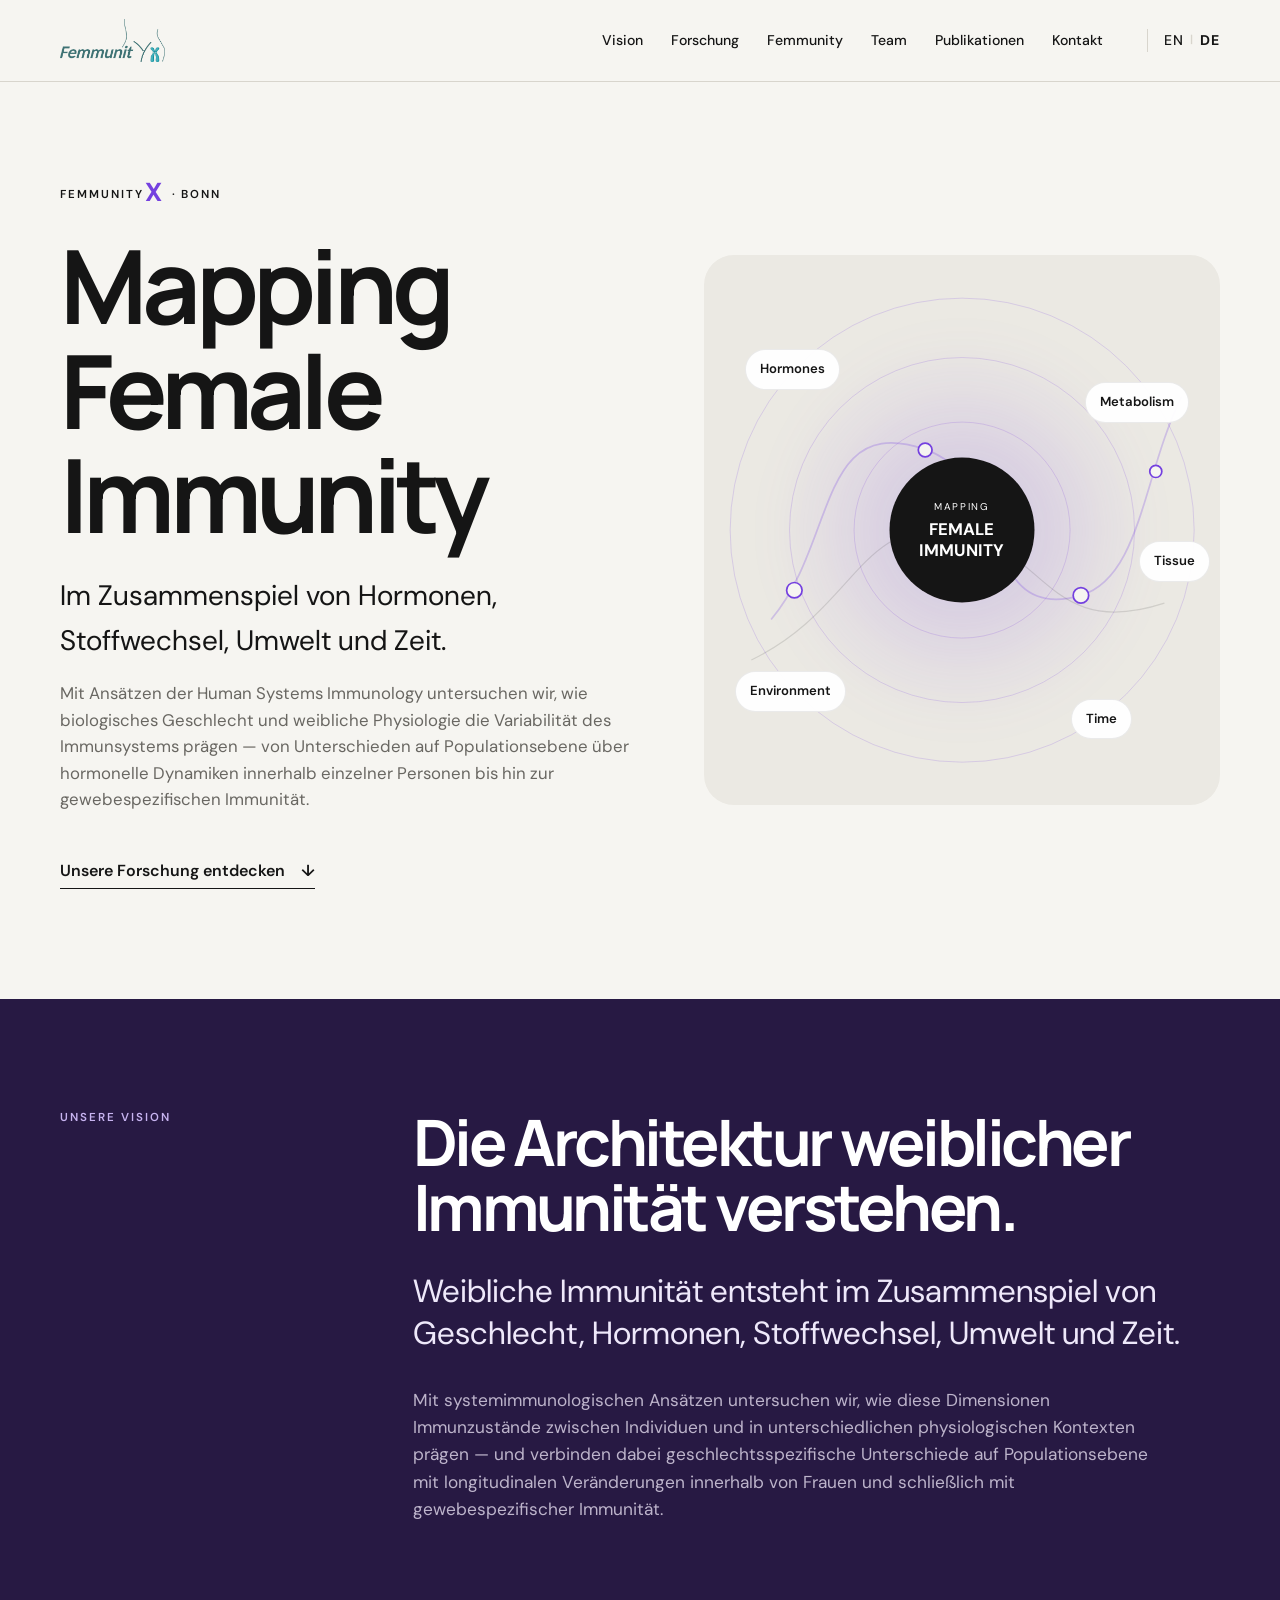
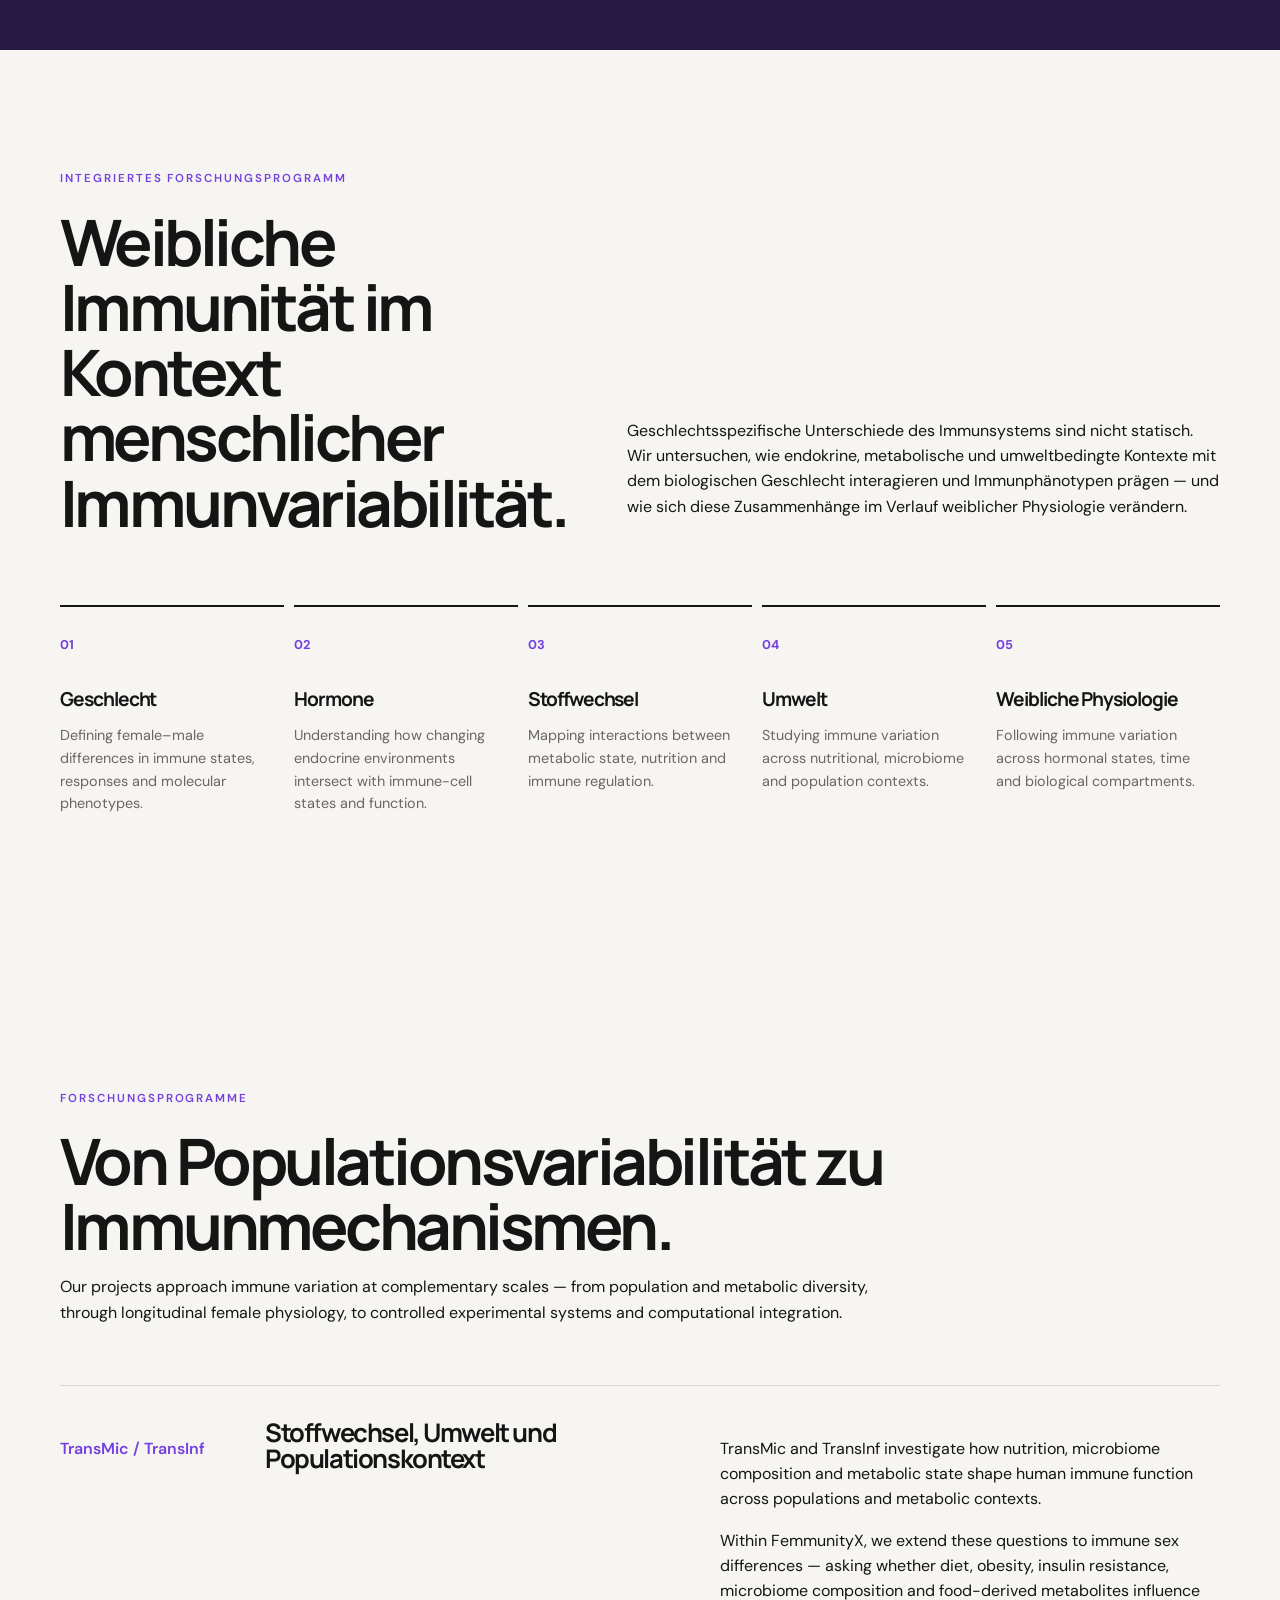
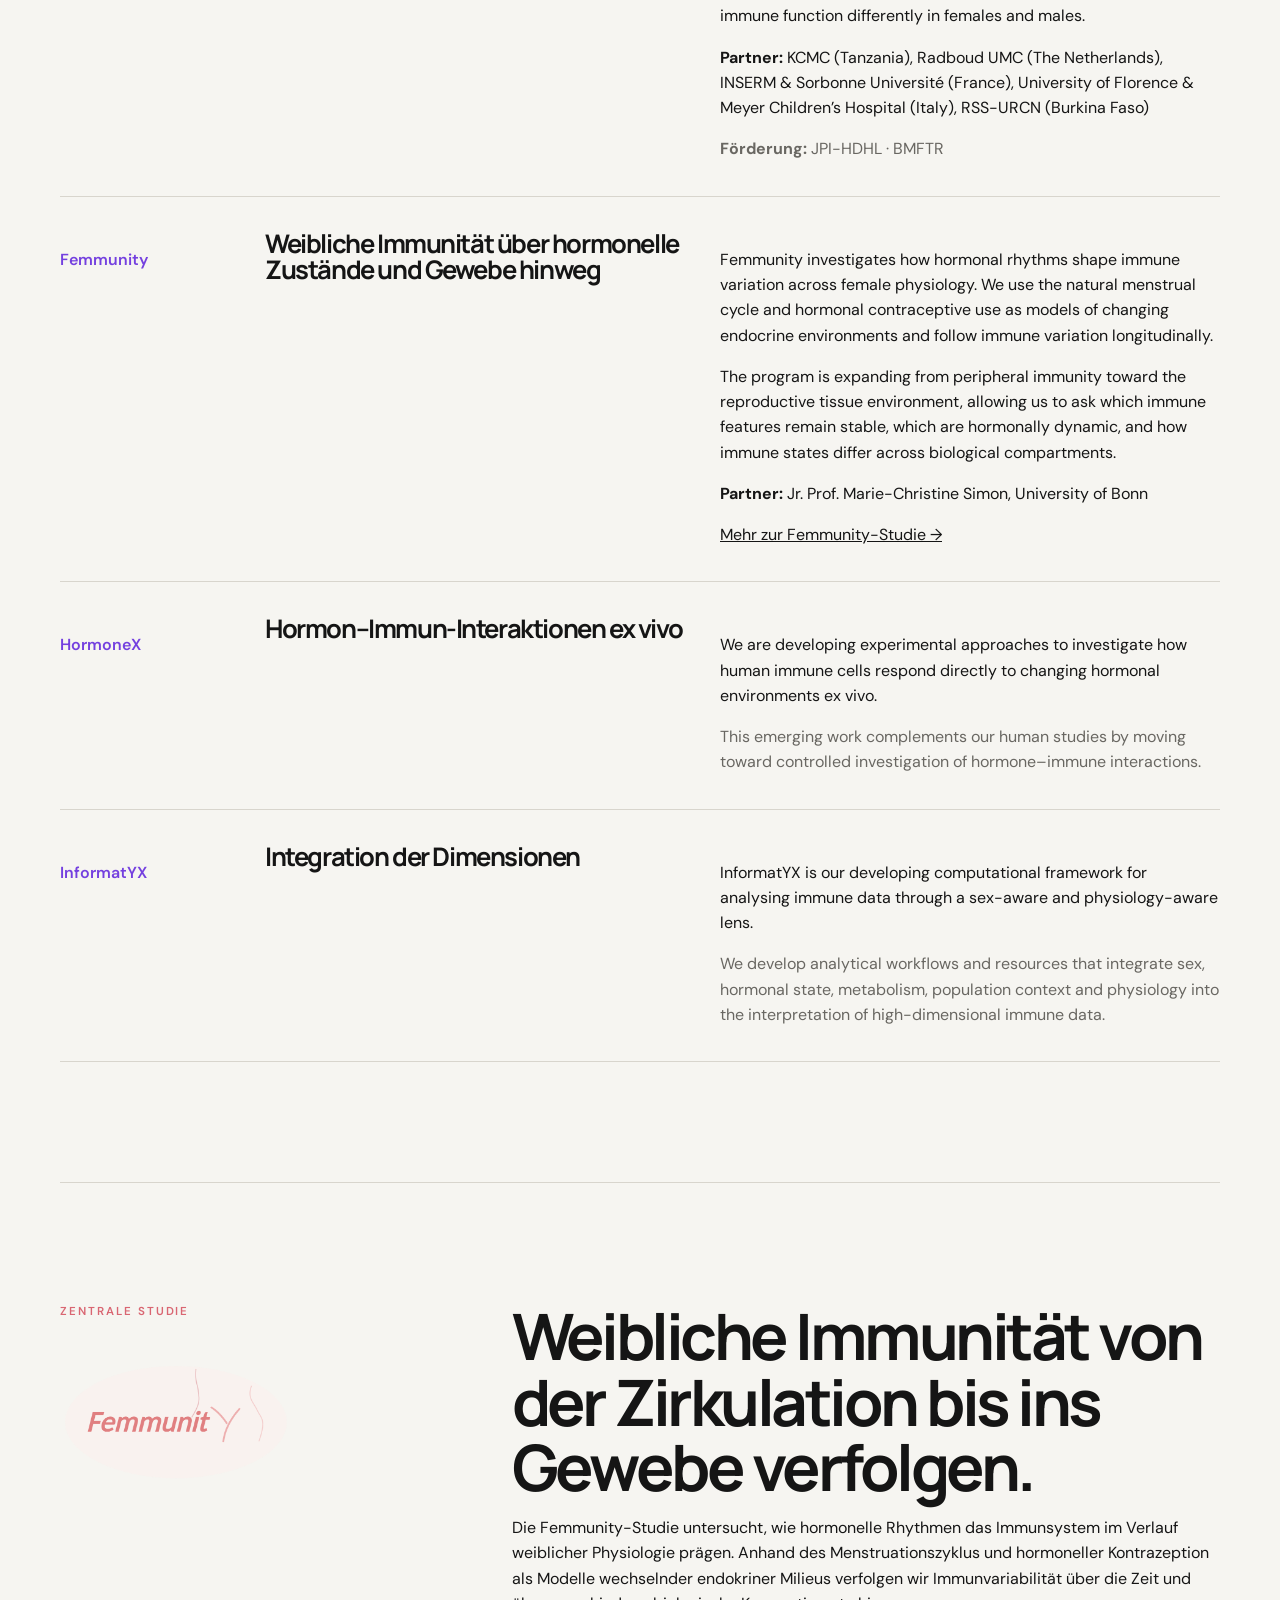
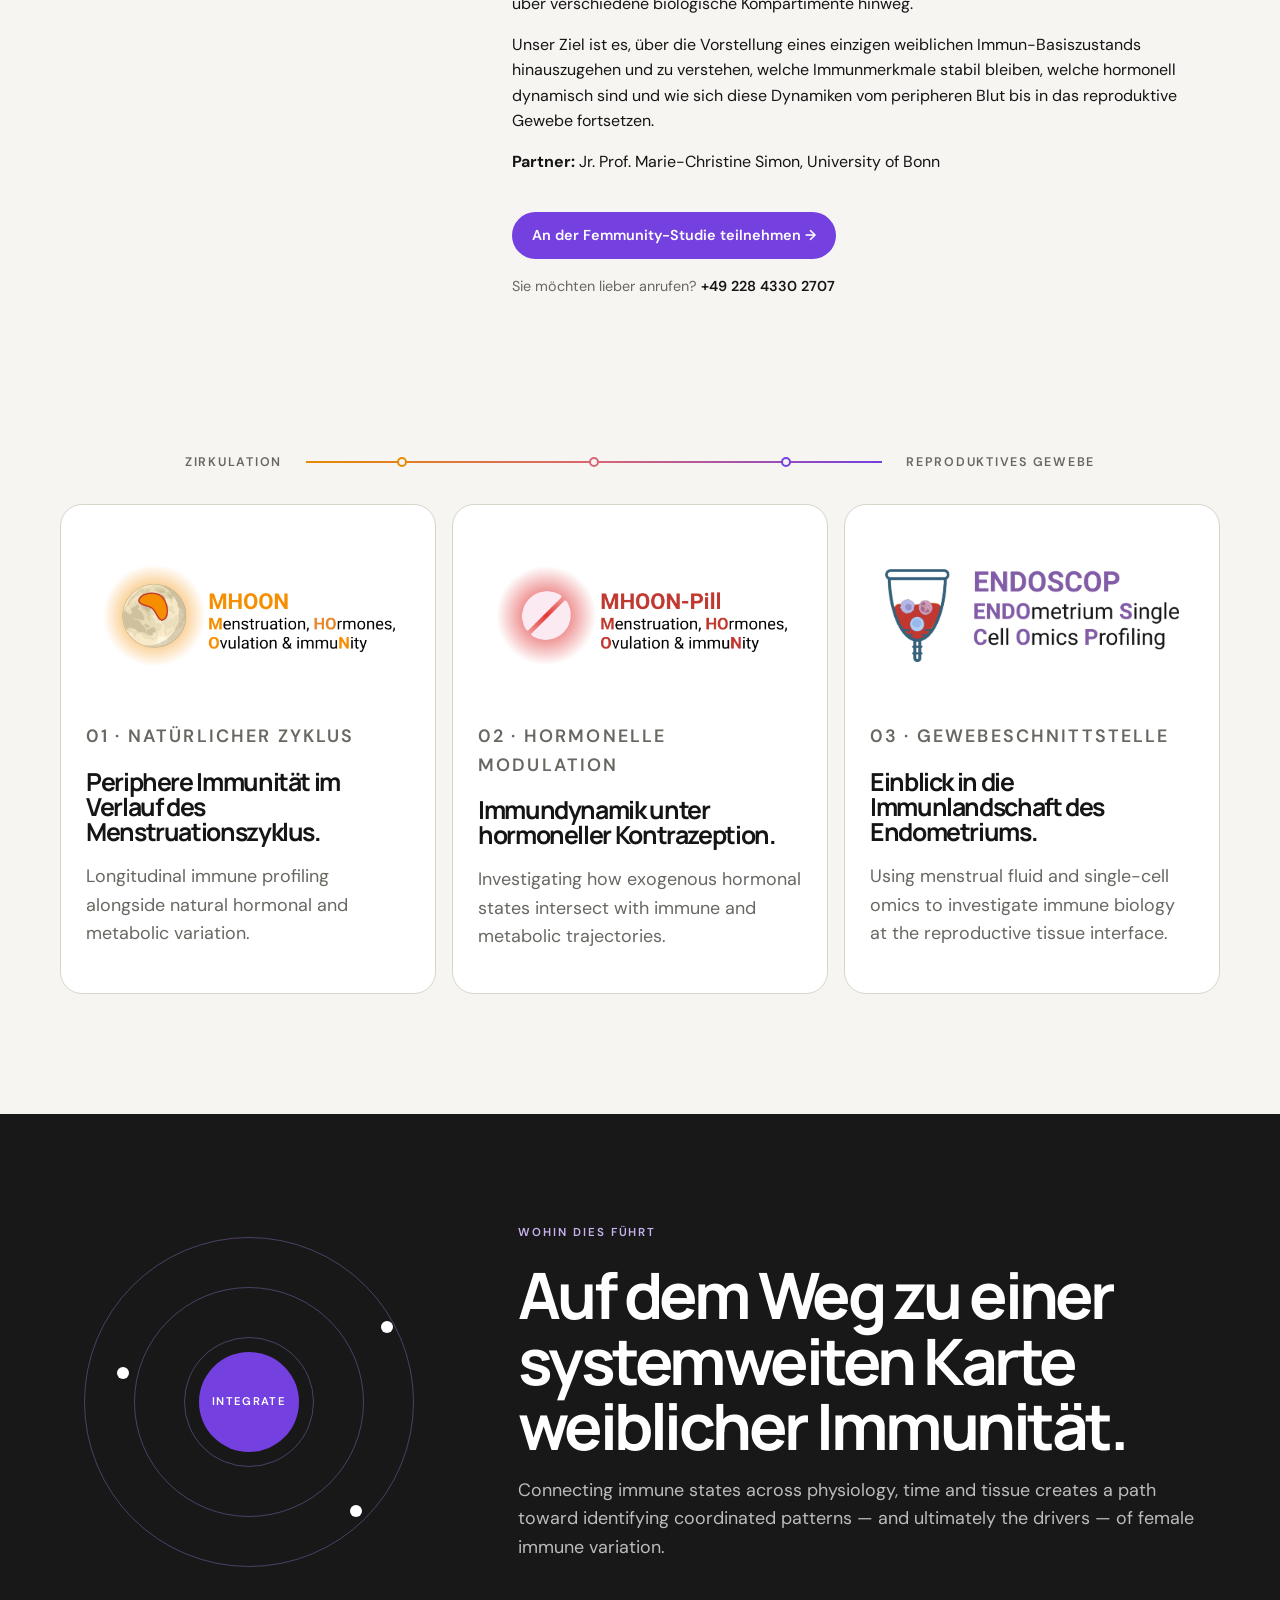
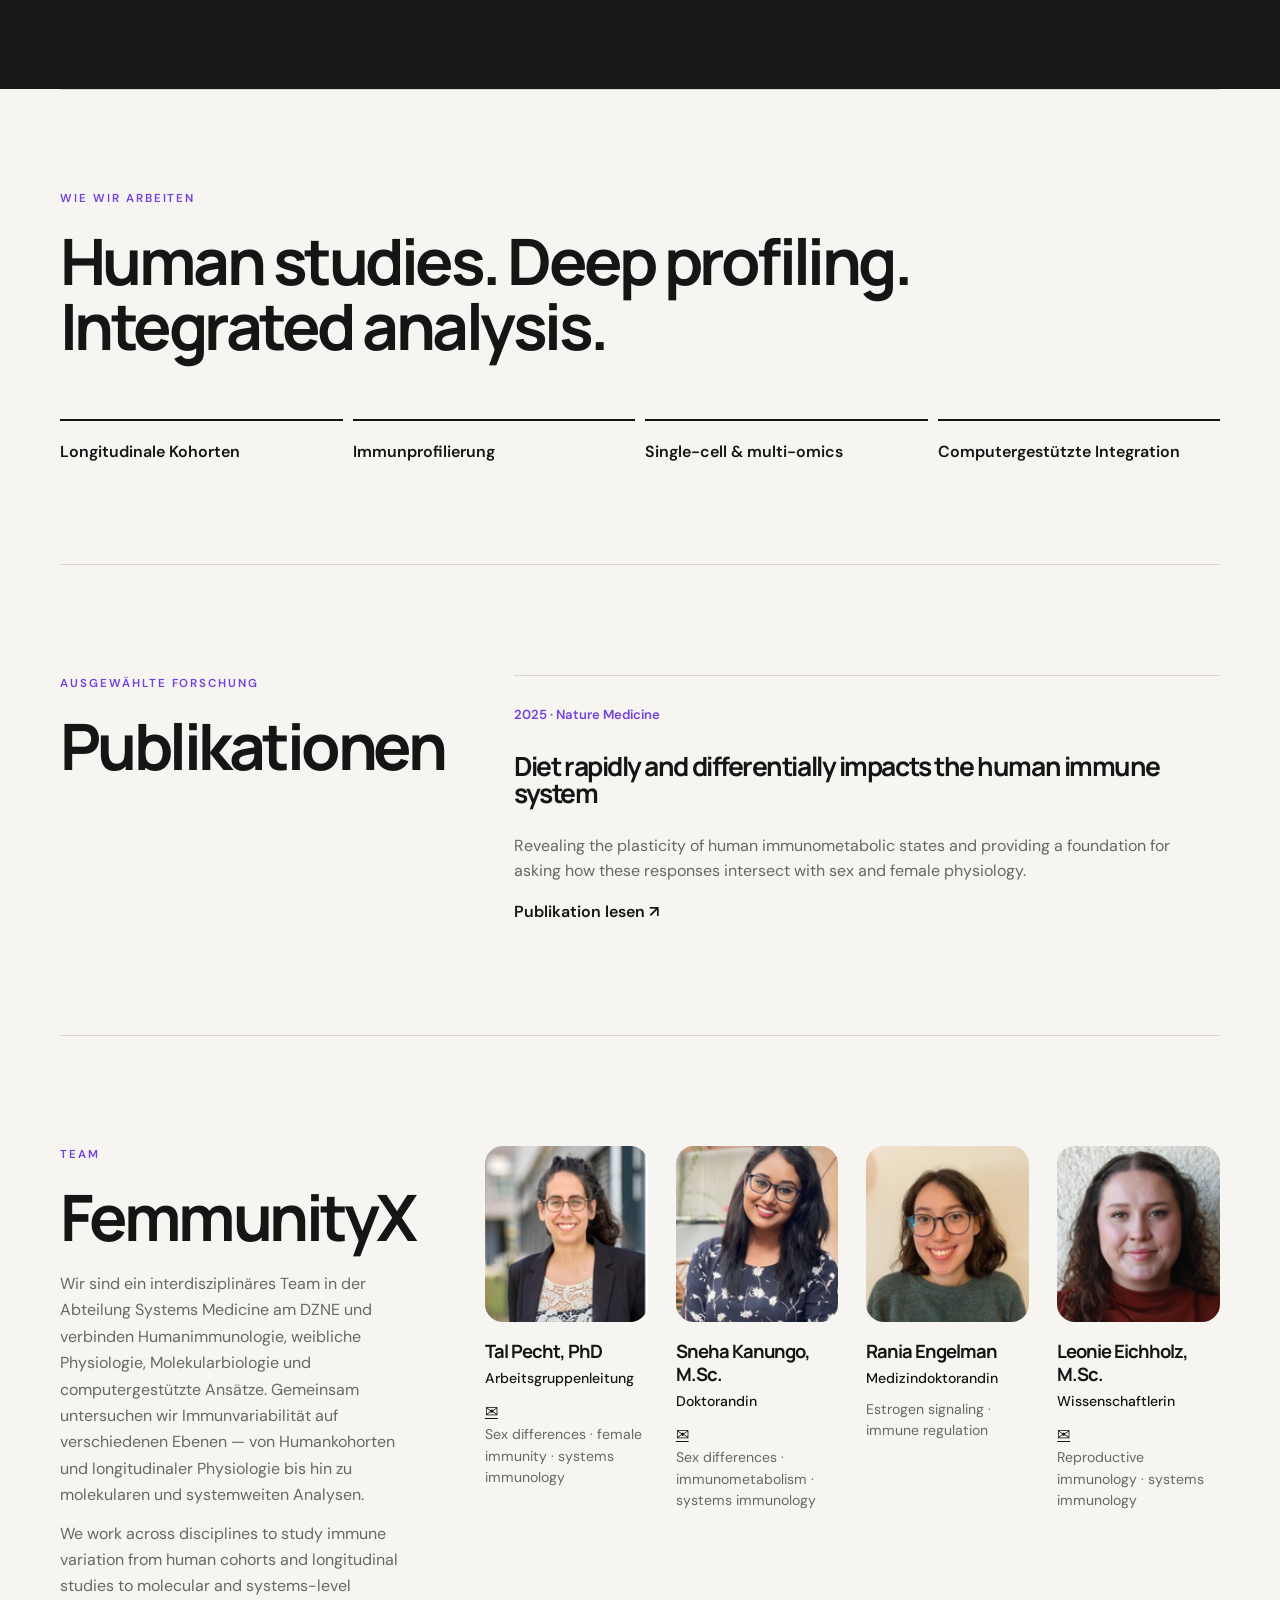
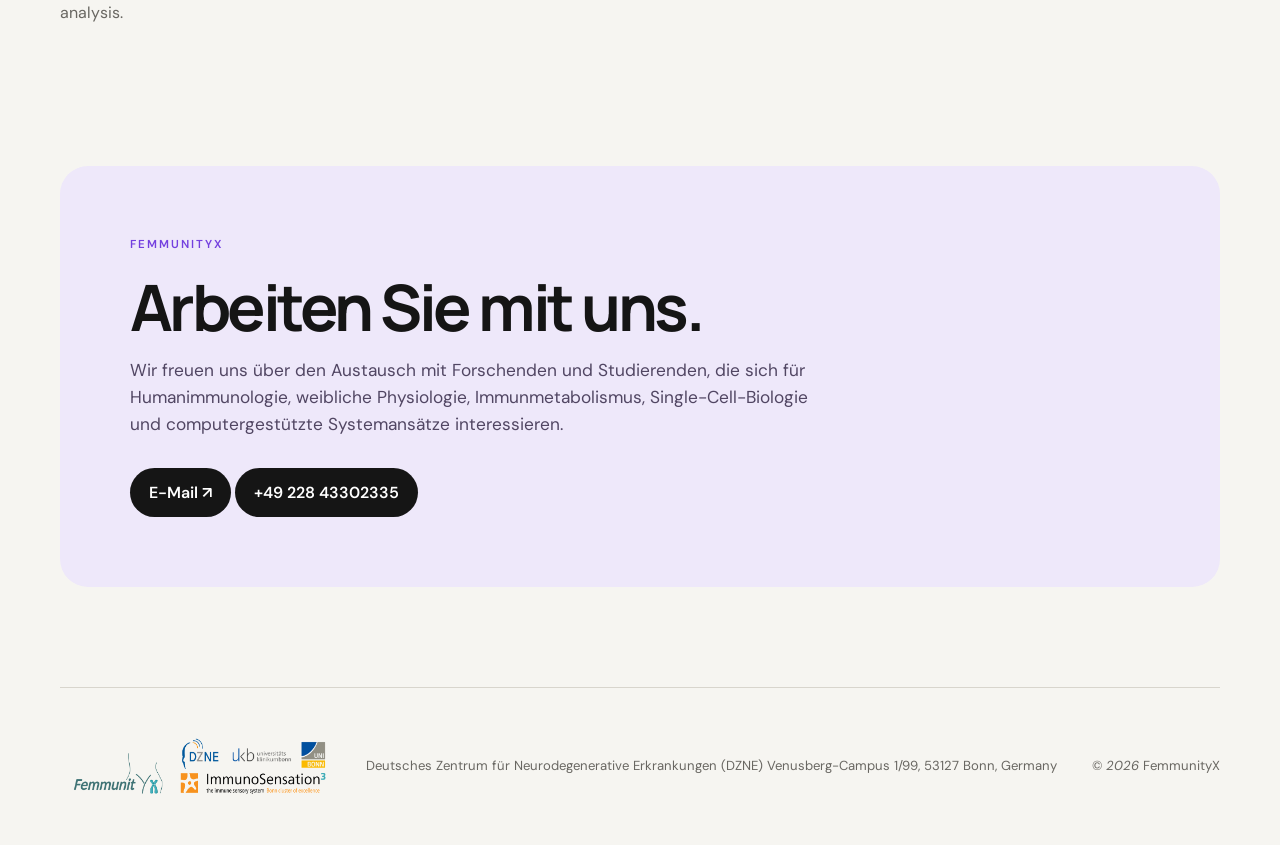
==== de.html @ 9fbd6e30 "Create de.html" ====
<!doctype html>
<html lang="de">

<head>
  <meta charset="utf-8">
  <meta name="viewport" content="width=device-width,initial-scale=1">

  <title>FemmunityX — Mapping Female Immunity</title>

  <meta
    name="description"
    content="FemmunityX studies female immunity and immune sex differences across hormonal states, metabolism, environment, time and reproductive tissues."
  >

  <link rel="stylesheet" href="assets/styles.css">
</head>


<body>


<!-- =========================================================
     HEADER
     ========================================================= -->

<header class="header">

  <a class="group-logo" href="#top">
    <img
      src="assets/femmunityx-logo.png"
      alt="FemmunityX"
    >
  </a>

  <button
    class="menu"
    aria-label="Toggle navigation"
    aria-expanded="false"
  >
    Menu
  </button>

  <nav>
    <a href="#vision">Vision</a>
    <a href="#research">Forschung</a>
    <a href="#femmunity">Femmunity</a>
    <a href="#people">Team</a>
    <a href="#publications">Publikationen</a>
    <a href="#contact">Kontakt</a>
    <div class="language-switch">
      <a href="index.html">EN</a><span>|</span><a href="de.html" class="active">DE</a>
    </div>
  </nav>

</header>


<main id="top">


<!-- =========================================================
     HERO
     ========================================================= -->

<section class="hero wrap">

  <div>

    <p class="overline femmunity-title">
      FEMMUNITY<span class="purple-x">X</span> · BONN
    </p>

    <h1>
      Mapping<br>
      Female Immunity
    </h1>

    <p class="subhead">
      Im Zusammenspiel von Hormonen, Stoffwechsel, Umwelt und Zeit.
    </p>

    <p class="intro">
      Mit Ansätzen der Human Systems Immunology untersuchen wir, wie
      biologisches Geschlecht und weibliche Physiologie die Variabilität
      des Immunsystems prägen — von Unterschieden auf Populationsebene
      über hormonelle Dynamiken innerhalb einzelner Personen bis hin
      zur gewebespezifischen Immunität.
    </p>

    <a class="cta" href="#vision">
      Unsere Forschung entdecken <span>↓</span>
    </a>

  </div>


  <div class="map" aria-label="Systems map of female immunity">

    <div class="ring r1"></div>
    <div class="ring r2"></div>
    <div class="ring r3"></div>

    <svg viewBox="0 0 600 600" aria-hidden="true">

      <path
        class="curve a"
        d="M78 404 C154 314 132 164 256 206 C359 240 318 411 438 376 C508 355 510 236 555 145"
      />

      <path
        class="curve b"
        d="M55 451 C173 394 180 291 282 300 C397 311 394 431 535 385"
      />

      <circle cx="105" cy="370" r="9"/>
      <circle cx="257" cy="207" r="8"/>
      <circle cx="438" cy="376" r="9"/>
      <circle cx="525" cy="232" r="7"/>

    </svg>

    <div class="core">
      <small>MAPPING</small>
      <strong>FEMALE IMMUNITY</strong>
    </div>

    <div class="node n1">Hormones</div>
    <div class="node n2">Metabolism</div>
    <div class="node n3">Environment</div>
    <div class="node n4">Time</div>
    <div class="node n5">Tissue</div>

  </div>

</section>



<!-- =========================================================
     VISION
     ========================================================= -->

<section id="vision" class="vision">

  <div class="wrap vision-grid">

    <p class="overline light">
      UNSERE VISION
    </p>

    <div>

      <h2>
        Die Architektur weiblicher Immunität verstehen.
      </h2>

      <p class="big">
        Weibliche Immunität entsteht im Zusammenspiel von Geschlecht,
        Hormonen, Stoffwechsel, Umwelt und Zeit.
      </p>

      <p class="small">
        Mit systemimmunologischen Ansätzen untersuchen wir, wie diese Dimensionen
        Immunzustände zwischen Individuen und in unterschiedlichen physiologischen
        Kontexten prägen — und verbinden dabei geschlechtsspezifische Unterschiede
        auf Populationsebene mit longitudinalen Veränderungen innerhalb von Frauen
        und schließlich mit gewebespezifischer Immunität.
      </p>

    </div>

  </div>

</section>



<!-- =========================================================
     INTEGRIERTES FORSCHUNGSPROGRAMM
     ========================================================= -->

<section id="research" class="framework wrap">

  <div class="framework-head">

    <div>

      <p class="overline">
        INTEGRIERTES FORSCHUNGSPROGRAMM
      </p>

      <h2>
        Weibliche Immunität im Kontext<br>
        menschlicher Immunvariabilität.
      </h2>

    </div>

    <p>
      Geschlechtsspezifische Unterschiede des Immunsystems sind nicht statisch.
      Wir untersuchen, wie endokrine, metabolische und umweltbedingte Kontexte
      mit dem biologischen Geschlecht interagieren und Immunphänotypen prägen —
      und wie sich diese Zusammenhänge im Verlauf weiblicher Physiologie verändern.
    </p>

  </div>


  <div class="dimensions">

    <article>

      <b>01</b>

      <h3>Geschlecht</h3>

      <p>
        Defining female–male differences in immune states,
        responses and molecular phenotypes.
      </p>

    </article>


    <article>

      <b>02</b>

      <h3>Hormone</h3>

      <p>
        Understanding how changing endocrine environments
        intersect with immune-cell states and function.
      </p>

    </article>


    <article>

      <b>03</b>

      <h3>Stoffwechsel</h3>

      <p>
        Mapping interactions between metabolic state,
        nutrition and immune regulation.
      </p>

    </article>


    <article>

      <b>04</b>

      <h3>Umwelt</h3>

      <p>
        Studying immune variation across nutritional,
        microbiome and population contexts.
      </p>

    </article>


    <article class="femmunity-dimension">

      <b>05</b>

      <h3>Weibliche Physiologie</h3>

      <p>
        Following immune variation across hormonal states,
        time and biological compartments.
      </p>

    </article>

  </div>

</section>



<!-- =========================================================
     FORSCHUNGSPROGRAMME
     ========================================================= -->

<section class="research wrap">

  <div class="research-head">

    <p class="overline">
      FORSCHUNGSPROGRAMME
    </p>

    <h2>
      Von Populationsvariabilität zu Immunmechanismen.
    </h2>

    <p>
      Our projects approach immune variation at complementary scales —
      from population and metabolic diversity, through longitudinal
      female physiology, to controlled experimental systems and
      computational integration.
    </p>

  </div>


  <div class="research-items">


    <!-- =====================================================
         TRANSMIC / TRANSINF
         ===================================================== -->

    <article>

      <p class="label">
        TransMic / TransInf
      </p>

      <h3>
        Stoffwechsel, Umwelt und Populationskontext
      </h3>

      <div>

        <p>
          TransMic and TransInf investigate how nutrition, microbiome
          composition and metabolic state shape human immune function
          across populations and metabolic contexts.
        </p>

        <p>
          Within FemmunityX, we extend these questions to immune sex
          differences — asking whether diet, obesity, insulin resistance,
          microbiome composition and food-derived metabolites influence
          immune function differently in females and males.
        </p>

        <p>
          <strong>Partner:</strong>
          KCMC (Tanzania), Radboud UMC (The Netherlands),
          INSERM & Sorbonne Université (France),
          University of Florence & Meyer Children’s Hospital (Italy),
          RSS-URCN (Burkina Faso)
        </p>

        <p>
          <strong>Förderung:</strong>
          JPI-HDHL · BMFTR
        </p>

      </div>

    </article>



    <!-- =====================================================
         FEMMUNITY
         ===================================================== -->

    <article>

      <p class="label">
        Femmunity
      </p>

      <h3>
        Weibliche Immunität über hormonelle Zustände und Gewebe hinweg
      </h3>

      <div>

        <p>
          Femmunity investigates how hormonal rhythms shape immune
          variation across female physiology. We use the natural
          menstrual cycle and hormonal contraceptive use as models
          of changing endocrine environments and follow immune
          variation longitudinally.
        </p>

        <p>
          The program is expanding from peripheral immunity toward
          the reproductive tissue environment, allowing us to ask
          which immune features remain stable, which are hormonally
          dynamic, and how immune states differ across biological
          compartments.
        </p>

        <p>
          <strong>Partner:</strong>
          Jr. Prof. Marie-Christine Simon, University of Bonn
        </p>

        <a href="#femmunity">
          Mehr zur Femmunity-Studie →
        </a>

      </div>

    </article>



    <!-- =====================================================
         HORMONE–IMMUNE EX VIVO
         ===================================================== -->

    <article>

      <p class="label">
        HormoneX
      </p>

      <h3>
        Hormon–Immun-Interaktionen 
        ex vivo
      </h3>

      <div>

        <p>
          We are developing experimental approaches to investigate
          how human immune cells respond directly to changing hormonal
          environments ex vivo.
        </p>

        <p>
          This emerging work complements our human studies by moving
          toward controlled investigation of hormone–immune interactions.
        </p>

      </div>

    </article>



    <!-- =====================================================
         INFORMATYX
         ===================================================== -->

    <article>

      <p class="label">
        InformatYX
      </p>

      <h3>
        Integration der Dimensionen
      </h3>

      <div>

        <p>
          InformatYX is our developing computational framework for
          analysing immune data through a sex-aware and
          physiology-aware lens.
        </p>

        <p>
          We develop analytical workflows and resources that integrate
          sex, hormonal state, metabolism, population context and
          physiology into the interpretation of high-dimensional
          immune data.
        </p>

      </div>

    </article>


  </div>

</section>



<!-- =========================================================
     FEMMUNITY STUDY — DEDICATED SECTION
     ========================================================= -->

<section id="femmunity" class="study wrap">

  <div class="study-head">


    <div>

      <p class="overline pink">
        ZENTRALE STUDIE
      </p>

      <img
        class="fem-logo"
        src="assets/Femmunitystudy-logo.png"
        alt="Femmunity"
      >

    </div>


    <div>

      <h2>
        Weibliche Immunität von der Zirkulation bis ins Gewebe verfolgen.
      </h2>

      <p>
        Die Femmunity-Studie untersucht, wie hormonelle Rhythmen das Immunsystem
        im Verlauf weiblicher Physiologie prägen. Anhand des Menstruationszyklus
        und hormoneller Kontrazeption als Modelle wechselnder endokriner Milieus
        verfolgen wir Immunvariabilität über die Zeit und über verschiedene
        biologische Kompartimente hinweg.
      </p>

      <p>
        Unser Ziel ist es, über die Vorstellung eines einzigen weiblichen
        Immun-Basiszustands hinauszugehen und zu verstehen, welche Immunmerkmale
        stabil bleiben, welche hormonell dynamisch sind und wie sich diese Dynamiken
        vom peripheren Blut bis in das reproduktive Gewebe fortsetzen.
      </p>

      <p>
        <strong>Partner:</strong>
        Jr. Prof. Marie-Christine Simon, University of Bonn
      </p>


      <a
  href="mailto:femmunity@dzne.de?subject=Ich%20möchte%20an%20der%20Femmunity-Studie%20teilnehmen&body=Liebes%20Femmunity-Team%2C%0D%0A%0D%0Aich%20interessiere%20mich%20für%20die%20Teilnahme%20an%20der%20Femmunity-Studie%20und%20würde%20gerne%20weitere%20Informationen%20erhalten.%0D%0A%0D%0AViele%20Grüße"
  class="femmunity-join"
>
  An der Femmunity-Studie teilnehmen →
</a>

<p class="femmunity-phone">
  Sie möchten lieber anrufen?
  <a href="tel:+4922843302707">
    +49 228 4330 2707
  </a>
</p>

  </div>



  <!-- CIRCULATION TO TISSUE -->

  <div class="femmunity-projects">
      
  <div class="progress">

    <span>ZIRKULATION</span>

    <div>
      <i></i>
      <i></i>
      <i></i>
    </div>

    <span>REPRODUKTIVES GEWEBE</span>

  </div>



  <!-- FEMMUNITY SUBPROJECTS -->

  <div class="project-row">


    <!-- MHOON -->

    <article class="project orange">

      <div class="logo-box">

        <img
          src="assets/mhoon.png"
          alt="MHOON"
        >

      </div>

      <p class="step">
        01 · NATÜRLICHER ZYKLUS
      </p>

      <h3>
        Periphere Immunität im Verlauf des Menstruationszyklus.
      </h3>

      <p>
        Longitudinal immune profiling alongside natural hormonal
        and metabolic variation.
      </p>

    </article>



    <!-- MHOON PILL -->

    <article class="project red">

      <div class="logo-box">

        <img
          src="assets/mhoon-pill.png"
          alt="MHOON-Pill"
        >

      </div>

      <p class="step">
        02 · HORMONELLE MODULATION
      </p>

      <h3>
        Immundynamik unter hormoneller Kontrazeption.
      </h3>

      <p>
        Investigating how exogenous hormonal states intersect
        with immune and metabolic trajectories.
      </p>

    </article>



    <!-- ENDOSCOP -->

    <article class="project purple">

      <div class="logo-box">

        <img
          src="assets/endoscop.png"
          alt="ENDOSCOP"
        >

      </div>

      <p class="step">
        03 · GEWEBESCHNITTSTELLE
      </p>

      <h3>
        Einblick in die Immunlandschaft des Endometriums.
      </h3>

      <p>
        Using menstrual fluid and single-cell omics to investigate
        immune biology at the reproductive tissue interface.
      </p>

    </article>


  </div>

  </div> <!-- closes femmunity-projects -->

</section>



<!-- =========================================================
     WOHIN DIES FÜHRT
     ========================================================= -->

<section class="bridge">

  <div class="wrap bridge-grid">


    <div class="bridge-map">

      <div class="br br1"></div>
      <div class="br br2"></div>
      <div class="br br3"></div>

      <div class="bc">
        INTEGRATE
      </div>

      <span class="bd d1"></span>
      <span class="bd d2"></span>
      <span class="bd d3"></span>

    </div>


    <div>

      <p class="overline light">
        WOHIN DIES FÜHRT
      </p>

      <h2>
        Auf dem Weg zu einer systemweiten Karte weiblicher Immunität.
      </h2>

      <p>
        Connecting immune states across physiology, time and tissue
        creates a path toward identifying coordinated patterns —
        and ultimately the drivers — of female immune variation.
      </p>

    </div>

  </div>

</section>



<!-- =========================================================
     METHODS
     ========================================================= -->

<section class="methods wrap">

  <p class="overline">
    WIE WIR ARBEITEN
  </p>

  <h2>
    Human studies. 
    Deep profiling. 
    Integrated analysis.
  </h2>

  <div class="method-line">

    <span>Longitudinale Kohorten</span>

    <span>Immunprofilierung</span>

    <span>Single-cell & multi-omics</span>

    <span>Computergestützte Integration</span>

  </div>

</section>



<!-- =========================================================
     PUBLICATIONS
     ========================================================= -->

<section id="publications" class="pubs wrap">

  <div>

    <p class="overline">
      AUSGEWÄHLTE FORSCHUNG
    </p>

    <h2>
      Publikationen
    </h2>

  </div>


  <article>

    <span>
      2025 · Nature Medicine
    </span>

    <h3>
      Diet rapidly and differentially impacts the human immune system
    </h3>

    <p>
      Revealing the plasticity of human immunometabolic states and
      providing a foundation for asking how these responses intersect
      with sex and female physiology.
    </p>

    <a
      href="https://www.nature.com/articles/s41591-025-03602-0"
      target="_blank"
      rel="noopener"
    >
      Publikation lesen ↗
    </a>

  </article>

</section>



<!-- =========================================================
     TEAM
     ========================================================= -->

<section id="people" class="people wrap">

  <div>

    <p class="overline">
      TEAM
    </p>

    <h2>
      FemmunityX
    </h2>

    <p class="people-intro">
  Wir sind ein interdisziplinäres Team in der Abteilung Systems Medicine
  am DZNE und verbinden Humanimmunologie, weibliche Physiologie, Molekularbiologie
  und computergestützte Ansätze. Gemeinsam untersuchen wir Immunvariabilität auf
  verschiedenen Ebenen — von Humankohorten und longitudinaler Physiologie bis hin
  zu molekularen und systemweiten Analysen.
</p>

    <p class="people-intro">
      We work across disciplines to study immune variation from
      human cohorts and longitudinal studies to molecular and
      systems-level analysis.
    </p>

  </div>


  <div class="people-grid">

    <!-- TAL -->

    <article>

      <img
        class="portrait tal-photo"
        src="assets/3.png"
        alt="Tal Pecht"
      >

      <h3>
        Tal Pecht, PhD
      </h3>

      <span>
        Arbeitsgruppenleitung
      </span>

      <a class="talp-email" href="mailto:tal.pacht@dzne.de">
      ✉
      </a>

      <p>
        Sex differences · female immunity · systems immunology
      </p>

    </article>


    <!-- SNEHA -->

    <article>

      <img
        class="portrait sneha-photo"
        src="assets/2.png"
        alt="Sneha Kanungo"
      >

      <h3>
        Sneha Kanungo, M.Sc.
      </h3>

      <span>
        Doktorandin
      </span>

      <a class="talp-email" href="mailto:sneha.kanungo@dzne.de">
      ✉
      </a>

      <p>
        Sex differences · immunometabolism · systems immunology
      </p>

    </article>


    <!-- RANIA -->

    <article>

      <img
        class="portrait rania-photo"
        src="assets/1.png"
        alt="Rania Engelman"
      >

      <h3>
        Rania Engelman
      </h3>

      <span>
        Medizindoktorandin
      </span>

      <p>
        Estrogen signaling · immune regulation
      </p>

    </article>


    <!-- LEONIE -->

    <article>

      <img
        class="portrait leonie-photo"
        src="assets/4.png"
        alt="Leonie Eichholz"
      >

      <h3>
        Leonie Eichholz, M.Sc.
      </h3>

      <span>
        Wissenschaftlerin
      </span>

      <a class="talp-email" href="mailto:leonie.eichholz@dzne.de">
      ✉
      </a>

      <p>
        Reproductive immunology · systems immunology
      </p>

    </article>

  </div>

</section>



<!-- =========================================================
     CONTACT
     ========================================================= -->

<section id="contact" class="join wrap">

  <p class="overline">
    FEMMUNITYX
  </p>

  <h2>
    Arbeiten Sie mit uns.
  </h2>

  <p>
    Wir freuen uns über den Austausch mit Forschenden und Studierenden,
    die sich für Humanimmunologie, weibliche Physiologie, Immunmetabolismus,
    Single-Cell-Biologie und computergestützte Systemansätze interessieren.
  </p>

 <div class="contact-links">

  <a href="mailto:tal.pacht@dzne.de">
    E-Mail ↗
  </a>

  <a href="tel:+4922843302335">
    +49 228 43302335
  </a>

</div>

</section>


</main>



<!-- =========================================================
     FOOTER
     ========================================================= -->

<footer class="footer wrap">

  <img
    class="footer-logo-line"
    src="assets/logoline.png"
    alt="FemmunityX and partner institutions"
  >

  <span>
    Deutsches Zentrum für Neurodegenerative Erkrankungen (DZNE)
    Venusberg-Campus 1/99, 53127 Bonn, Germany
  </span>

  <span>
    © <i id="year"></i> FemmunityX
  </span>

</footer>


<script src="assets/script.js"></script>

</body>
</html>
---- assets/styles.css ----
@import url('https://fonts.googleapis.com/css2?family=DM+Sans:wght@400;500;600&family=Manrope:wght@500;600;700&display=swap');


/* =========================================================
   VARIABLES + GENERAL
   ========================================================= */

:root {
    --bg: #f6f5f1;
    --ink: #151515;
    --muted: #696762;
    --line: #d8d5cd;
    --violet: #7440df;
    --deep: #271943;
    --soft: #eee8fa;
    --paper: #fff;
    --pink: #d96672;
    --max: 1160px;
}

* {
    box-sizing: border-box;
}

html {
    scroll-behavior: smooth;
}

body {
    margin: 0;
    background: var(--bg);
    color: var(--ink);
    font-family: "DM Sans", sans-serif;
    line-height: 1.58;
}

img {
    max-width: 100%;
    height: auto;
}

a {
    color: inherit;
}

.wrap {
    width: min(calc(100% - 40px), var(--max));
    margin: auto;
}

/* =========================================================
   HEADER + NAVIGATION
   ========================================================= */

.header {
    width: 100%;
    height: 82px;

    display: flex;
    align-items: center;
    justify-content: space-between;

    padding: 0 max(20px, calc((100% - var(--max)) / 2));

    position: sticky;
    top: 0;
    z-index: 1000;

    background: rgba(246, 245, 241, 0.96);

    backdrop-filter: blur(12px);
    -webkit-backdrop-filter: blur(12px);

    border-bottom: 1px solid var(--line);
}


/* FemmunityX logo */

.group-logo {
    display: flex;
    align-items: center;

    flex: 0 0 auto;

    text-decoration: none;
}

.group-logo img {
    display: block;

    width: auto;
    height: 44px;

    max-width: 170px;

    object-fit: contain;
}


/* Navigation */

.header nav {
    display: flex;
    align-items: center;
    gap: 28px;

    margin-left: auto;
}

.header nav a {
    text-decoration: none;

    font-size: 0.88rem;
    font-weight: 500;

    color: var(--ink);

    transition: color 0.2s ease;
}

.header nav a:hover {
    color: var(--violet);
}


/* Mobile menu button */

.menu {
    display: none;

    border: 0;
    background: transparent;

    color: var(--ink);

    font-family: "DM Sans", sans-serif;
    font-size: 0.88rem;
    font-weight: 600;

    cursor: pointer;
}

/* =========================================================
   LANGUAGE SWITCH
   ========================================================= */

.language-switch {
    display: flex;
    align-items: center;
    gap: 6px;

    margin-left: 16px;
    padding-left: 16px;

    border-left: 1px solid var(--line);

    font-size: 0.72rem;
    font-weight: 600;
    letter-spacing: 0.08em;
}

.language-switch a {
    color: var(--muted);
    text-decoration: none;
}

.language-switch a:hover {
    color: var(--violet);
}

.language-switch a.active {
    color: var(--ink);
    font-weight: 700;
}

.language-switch span {
    color: var(--line);
}



/* =========================================================
   TYPOGRAPHY
   ========================================================= */

.overline {
    margin: 0 0 20px;
    font-size: 0.72rem;
    letter-spacing: 0.17em;
    font-weight: 600;
    color: var(--violet);
}

.light {
    color: #c7b3f0;
}

.pink {
    color: var(--pink);
}

h1,
h2,
h3 {
    font-family: "Manrope", sans-serif;
    letter-spacing: -0.055em;
    line-height: 1.02;
}


/* FEMMUNITYX · BONN */

.femmunity-title {
    color: #151515;
}

.femmunity-title .purple-x {
    color: #7440df;
    font-size: 26px;
    font-weight: 700;
    display: inline-block;
    margin-left: 1px;
    margin-right: 3px;
    vertical-align: -3px;
}


/* =========================================================
   HERO
   ========================================================= */

.hero {
    min-height: 80vh;
    padding: 90px 0 110px;

    display: grid;
    grid-template-columns: 1fr 0.9fr;
    gap: 70px;

    align-items: center;
}

.hero h1 {
    font-size: clamp(4rem, 8vw, 7.5rem);
    margin: 0;
}

.subhead {
    font-size: clamp(1.35rem, 2.2vw, 1.9rem);
    max-width: 650px;
    margin: 28px 0 14px;
}

.intro {
    max-width: 630px;
    color: var(--muted);
    font-size: 1.05rem;
}

.cta {
    display: inline-flex;
    gap: 16px;

    margin-top: 28px;

    text-decoration: none;
    font-weight: 600;

    border-bottom: 1px solid;
    padding-bottom: 5px;
}


/* =========================================================
   HERO — MAPPING FEMALE IMMUNITY
   ========================================================= */


/* ---------------------------------------------------------
   MAIN MAP CONTAINER
   --------------------------------------------------------- */

.map {
    height: 550px;
    position: relative;

    border-radius: 30px;

    background: #ebe9e3;

    overflow: hidden;

    /* Creates a clean stacking context */
    isolation: isolate;
}


/* ---------------------------------------------------------
   MOVING PURPLE GLOW
   --------------------------------------------------------- */

.map::before {
    content: "";

    position: absolute;

    width: 70%;
    height: 70%;

    left: 15%;
    top: 15%;

    border-radius: 50%;

    background: radial-gradient(
        circle,
        rgba(116, 64, 223, 0.22) 0%,
        rgba(116, 64, 223, 0.14) 30%,
        rgba(116, 64, 223, 0.07) 50%,
        rgba(116, 64, 223, 0.03) 62%,
        transparent 75%
    );

    filter: blur(20px);

    z-index: 0;

    pointer-events: none;

    animation: movePurpleGlow 16s ease-in-out infinite;
}


/* Purple glow movement */

@keyframes movePurpleGlow {

    0% {
        transform: translate(-18%, -12%) scale(1);
    }

    20% {
        transform: translate(12%, -15%) scale(1.06);
    }

    40% {
        transform: translate(22%, 8%) scale(1);
    }

    60% {
        transform: translate(10%, 22%) scale(1.08);
    }

    80% {
        transform: translate(-20%, 15%) scale(1.03);
    }

    100% {
        transform: translate(-18%, -12%) scale(1);
    }
}


/* ---------------------------------------------------------
   CONCENTRIC RINGS
   --------------------------------------------------------- */

.ring {
    position: absolute;

    left: 50%;
    top: 50%;

    transform: translate(-50%, -50%);

    border: 1px solid rgba(116, 64, 223, 0.18);
    border-radius: 50%;

    z-index: 1;
}

.r1 {
    width: 42%;
    aspect-ratio: 1;
}

.r2 {
    width: 67%;
    aspect-ratio: 1;
}

.r3 {
    width: 90%;
    aspect-ratio: 1;
}


/* ---------------------------------------------------------
   SWIRLY LINES + DOTS
   --------------------------------------------------------- */

.map svg {
    position: absolute;

    inset: 0;

    width: 100%;
    height: 100%;

    z-index: 2;

    pointer-events: none;
}

.curve {
    fill: none;

    stroke: rgba(116, 64, 223, 0.25);

    stroke-width: 2;
}

.curve.b {
    stroke: rgba(20, 20, 20, 0.12);

    stroke-width: 1.4;
}


/* Purple outlined dots */

.map svg circle {
    fill: var(--bg);

    stroke: var(--violet);

    stroke-width: 2;
}


/* ---------------------------------------------------------
   CENTRAL CIRCLE
   --------------------------------------------------------- */

.core {
    position: absolute;

    left: 50%;
    top: 50%;

    transform: translate(-50%, -50%);

    width: 145px;
    height: 145px;

    border-radius: 50%;

    background: var(--ink);
    color: white;

    display: grid;
    place-content: center;

    text-align: center;

    z-index: 4;
}

.core small {
    font-size: 0.62rem;

    letter-spacing: 0.16em;

    line-height: 1.2;

    margin-bottom: 6px;
}

.core strong {
    font-size: 1.05rem;

    line-height: 1.25;
}


/* ---------------------------------------------------------
   FACTOR LABELS
   --------------------------------------------------------- */

.node {
    position: absolute;

    background: rgba(255, 255, 255, 0.95);

    border: 1px solid rgba(0, 0, 0, 0.08);

    border-radius: 999px;

    padding: 9px 14px;

    font-size: 0.82rem;
    font-weight: 600;

    z-index: 4;
}


/* Hormones */

.n1 {
    left: 8%;
    top: 17%;
}


/* Metabolism */

.n2 {
    right: 6%;
    top: 23%;
}


/* Environment */

.n3 {
    left: 6%;
    bottom: 17%;
}


/* Time */

.n4 {
    right: 17%;
    bottom: 12%;
}


/* Tissue */

.n5 {
    right: 2%;
    top: 52%;
}


/* ---------------------------------------------------------
   ACCESSIBILITY — REDUCE MOTION
   --------------------------------------------------------- */

@media (prefers-reduced-motion: reduce) {

    .map::before {
        animation: none;

        transform: translate(0, 10%) scale(1.05);
    }
}

/* =========================================================
   VISION
   ========================================================= */

.vision {
    background: var(--deep);
    color: white;

    padding: 110px 0;
}

.vision-grid {
    display: grid;
    grid-template-columns: 0.35fr 1fr;
    gap: 70px;
}

.vision h2,
.framework h2,
.study h2,
.bridge h2,
.research h2,
.methods h2,
.pubs h2,
.people h2,
.join h2 {
    font-size: clamp(2.8rem, 5vw, 5rem);
    margin: 0;
}

.vision .big {
    font-size: clamp(1.5rem, 2.5vw, 2.2rem);
    line-height: 1.3;

    max-width: 850px;

    color: #eee8fa;
}

.vision .small {
    max-width: 760px;

    color: #bdb4cb;

    font-size: 1.08rem;
}


/* =========================================================
   RESEARCH FRAMEWORK
   ========================================================= */

.framework {
    padding: 120px 0;
}

.framework-head {
    display: grid;
    grid-template-columns: 0.55fr 1fr;
    gap: 60px;

    align-items: end;

    margin-bottom: 70px;
}

.dimensions {
    display: grid;
    grid-template-columns: repeat(5, 1fr);
    gap: 10px;
}

.dimensions article {
    border-top: 2px solid var(--ink);

    padding: 24px 12px 20px 0;
}

.dimensions b {
    color: var(--violet);
    font-size: 0.8rem;
}

.dimensions h3 {
    font-size: 1.2rem;
    margin: 34px 0 8px;
}

.dimensions p {
    color: var(--muted);
    font-size: 0.9rem;
}


/* =========================================================
   FEMMUNITY STUDY
   ========================================================= */

.study {
    padding: 120px 0;
    border-top: 1px solid var(--line);
}

.study-head {
    display: grid;
    grid-template-columns: 0.7fr 1.3fr;
    gap: 70px;
}

.fem-logo {
    display: block;

    width: auto;
    height: 160px;

    max-width: 500px;

    object-fit: contain;
    object-position: left center;
}

.study-head > div:last-child p {
    font-size: 1.12rem;
    color: var(--muted);

    max-width: 700px;
}


/* JOIN FEMMUNITY BUTTON */

.femmunity-join {
    display: inline-flex;
    align-items: center;

    margin-top: 22px;

    padding: 12px 20px;

    background: var(--violet);
    color: white;

    border-radius: 999px;

    text-decoration: none;

    font-size: 0.9rem;
    font-weight: 600;

    transition:
        transform 0.2s ease,
        background 0.2s ease;
}

.femmunity-join:hover {
    background: var(--deep);
    transform: translateY(-2px);
}

.femmunity-phone {
    margin-top: 16px;
    font-size: 0.9rem;
    color: var(--muted);
}

.femmunity-phone a {
    color: var(--ink);
    text-decoration: none;
    font-weight: 600;
}

.femmunity-phone a:hover {
    color: var(--violet);
}


/* =========================================================
   FEMMUNITY — CIRCULATION TO TISSUE
   ========================================================= */
.progress {
    width: 100%;
    margin: 70px 0 28px;

    display: flex;
    align-items: center;
    justify-content: center;

    gap: 22px;

    font-size: 0.64rem;
    font-weight: 600;
    letter-spacing: 0.14em;

    color: var(--muted);
}


/* LEFT + RIGHT LABELS */

.progress > span {
    flex: 0 0 auto;
    white-space: nowrap;
}


/* CENTRAL JOURNEY LINE */

.progress > div {
    position: relative;

    flex: 1 1 auto;
    max-width: 520px;
    height: 22px;

    display: flex;
    align-items: center;
    justify-content: space-around;
}


/* COLORED LINE */

.progress > div::before {
    content: "";

    position: absolute;

    left: 0;
    right: 0;
    top: 50%;

    height: 2px;

    transform: translateY(-50%);

    background: linear-gradient(
        90deg,
        #e78b00 0%,
        #d96672 50%,
        #7440df 100%
    );
}


/* THREE PROJECT DOTS */

.progress i {
    position: relative;
    z-index: 2;

    display: block;

    width: 10px;
    height: 10px;

    background: var(--bg);

    border: 2px solid var(--violet);
    border-radius: 50%;
}

.progress i:nth-child(1) {
    border-color: #e78b00;
}

.progress i:nth-child(2) {
    border-color: #d96672;
}

.progress i:nth-child(3) {
    border-color: #7440df;
}


/* =========================================================
   FEMMUNITY PROJECTS
   ========================================================= */

.project-row {
    width: 100%;

    display: grid;
    grid-template-columns: repeat(3, minmax(0, 1fr));

    gap: 16px;
}

.project {
    background: var(--paper);

    border: 1px solid var(--line);
    border-radius: 22px;

    padding: 25px;
}

.logo-box {
    height: 170px;

    display: flex;
    align-items: center;
    justify-content: center;

    padding: 15px;

    margin-bottom: 22px;
}

.logo-box img {
    display: block;

    width: auto;
    height: auto;

    max-width: 100%;

    object-fit: contain;
}

.orange .logo-box img,
.red .logo-box img {
    max-height: 110px;
}

.purple .logo-box img {
    max-height: 128px;
}

.step {
    font-size: 0.68rem;
    letter-spacing: 0.12em;

    font-weight: 600;
}

.orange .step {
    color: #e78b00;
}

.red .step {
    color: #c93932;
}

.purple .step {
    color: #7650a2;
}

.project h3 {
    font-size: 1.55rem;
    margin: 12px 0;
}

.project > p:last-child {
    color: var(--muted);
    font-size: 0.95rem;
}


/* =========================================================
   VISION / INTEGRATION BRIDGE
   ========================================================= */

.bridge {
    background: #181818;
    color: white;

    padding: 110px 0;
}

.bridge-grid {
    display: grid;
    grid-template-columns: 0.7fr 1.3fr;

    gap: 80px;

    align-items: center;
}

.bridge p:last-child {
    color: #bcbcbc;

    font-size: 1.12rem;

    max-width: 700px;
}

.bridge-map {
    height: 350px;
    position: relative;
}

.br {
    position: absolute;

    left: 50%;
    top: 50%;

    transform: translate(-50%, -50%);

    border: 1px solid rgba(174, 137, 239, 0.35);
    border-radius: 50%;
}

.br1 {
    width: 130px;
    height: 130px;
}

.br2 {
    width: 230px;
    height: 230px;
}

.br3 {
    width: 330px;
    height: 330px;
}

.bc {
    position: absolute;

    left: 50%;
    top: 50%;

    transform: translate(-50%, -50%);

    width: 100px;
    height: 100px;

    border-radius: 50%;

    background: var(--violet);

    display: grid;
    place-items: center;

    font-size: 0.7rem;
    letter-spacing: 0.12em;

    font-weight: 600;
}

.bd {
    position: absolute;

    width: 12px;
    height: 12px;

    background: white;

    border-radius: 50%;
}

.bd.d1 {
    left: 15%;
    top: 40%;
}

.bd.d2 {
    right: 12%;
    top: 27%;
}

.bd.d3 {
    right: 20%;
    bottom: 17%;
}


/* =========================================================
   BROADER RESEARCH
   ========================================================= */

.research {
    padding: 120px 0;
}

.research-head {
    max-width: 850px;
    margin-bottom: 60px;
}

.research-items {
    border-top: 1px solid var(--line);
}

.research-items article {
    display: grid;
    grid-template-columns: 0.35fr 0.85fr 1fr;

    gap: 30px;

    padding: 34px 0;

    border-bottom: 1px solid var(--line);
}

.label {
    color: var(--violet);
    font-weight: 600;
}

.research-items h3 {
    font-size: 1.6rem;
    margin: 0;
}

.research-items p:last-child {
    margin: 0;
    color: var(--muted);
}


/* =========================================================
   METHODS
   ========================================================= */

.methods {
    padding: 100px 0;

    border-top: 1px solid var(--line);
}

.methods h2 {
    max-width: 900px;
}

.method-line {
    display: grid;
    grid-template-columns: repeat(4, 1fr);

    gap: 10px;

    margin-top: 60px;
}

.method-line span {
    border-top: 2px solid var(--ink);

    padding-top: 18px;

    font-weight: 600;
}


/* =========================================================
   PUBLICATIONS
   ========================================================= */

.pubs {
    padding: 110px 0;

    border-top: 1px solid var(--line);

    display: grid;
    grid-template-columns: 0.5fr 1.5fr;

    gap: 70px;
}

.pubs article {
    border-top: 1px solid var(--line);

    padding-top: 25px;
}

.pubs article span {
    font-size: 0.82rem;

    color: var(--violet);

    font-weight: 600;
}

.pubs article h3 {
    font-size: 1.65rem;
}

.pubs article p {
    color: var(--muted);

    max-width: 700px;
}

.pubs article a {
    text-decoration: none;
    font-weight: 600;
}


/* =========================================================
   PEOPLE
   ========================================================= */

.people {
    padding: 110px 0;

    border-top: 1px solid var(--line);

    display: grid;
    grid-template-columns: 0.5fr 1.5fr;

    gap: 70px;
}

.people-intro {
    max-width: 430px;
    margin: 22px 0 0;

    color: var(--muted);

    font-size: 1rem;
    line-height: 1.65;
}

.people-intro + .people-intro {
    margin-top: 12px;
}

.people-grid {
    display: grid;
    grid-template-columns: repeat(4, minmax(0, 1fr));

    gap: 28px;

    align-items: start;
}

.people-grid article {
    min-width: 0;
}


/* TEAM PHOTOS */

.portrait {
    width: 100%;

    aspect-ratio: 600 / 650;

    object-fit: cover;

    border-radius: 18px;

    display: block;

    margin-bottom: 18px;
}


/* NAMES */

.people-grid h3 {
    margin: 0 0 4px;

    font-size: 1.15rem;
    line-height: 1.25;
}


/* ROLE */

.people-grid article > span {
    display: block;

    margin-bottom: 10px;

    font-size: 0.88rem;
    font-weight: 500;

    color: var(--ink);
}


/* RESEARCH INTERESTS */

.people-grid article > p {
    margin: 0;

    color: var(--muted);

    font-size: 0.88rem;
    line-height: 1.5;
}


/* =========================================================
   JOIN
   ========================================================= */

.join {
    margin-top: 30px;
    margin-bottom: 100px;

    padding: 70px;

    background: var(--soft);

    border-radius: 28px;
}

.join p:not(.overline) {
    max-width: 700px;

    color: #514663;

    font-size: 1.08rem;
}

.join a {
    display: inline-block;

    margin-top: 12px;

    background: var(--ink);
    color: white;

    padding: 12px 19px;

    border-radius: 999px;

    text-decoration: none;
    font-weight: 600;
}


/* =========================================================
   FOOTER
   ========================================================= */

.footer {
    padding: 50px 0;

    border-top: 1px solid var(--line);

    display: grid;

    /* Give the logo most of the available space */
    grid-template-columns: minmax(0, 1fr) auto auto;

    gap: 35px;

    align-items: center;

    color: var(--muted);
    font-size: 0.82rem;
}


/* Large merged institutional logo line */

.footer .footer-logo-line {
    display: block;

    width: 700px;
    max-width: 100%;

    height: auto;

    object-fit: contain;
    object-position: left center;
}

/* =========================================================
   TABLET
   ========================================================= */

@media (max-width: 880px) {

    /* HEADER */

    .header {
        height: 76px;
    }

    .group-logo img {
        height: 34px;
        max-width: 145px;
    }


    /* NAVIGATION */

    .menu {
        display: block;
        margin-left: auto;
    }

    .header nav {
        display: none;

        position: absolute;

        top: 76px;
        left: 20px;
        right: 20px;

        margin: 0;

        padding: 20px;

        background: rgba(246, 245, 241, 0.98);

        border: 1px solid var(--line);
        border-radius: 15px;

        flex-direction: column;
        align-items: flex-start;

        gap: 15px;

        box-shadow: 0 12px 30px rgba(0, 0, 0, 0.06);
    }

    .header nav.open {
        display: flex;
    }

    .header nav a {
        width: 100%;
        font-size: 0.95rem;
    }


    /* MAIN LAYOUT */

    .hero,
    .vision-grid,
    .framework-head,
    .study-head,
    .bridge-grid,
    .pubs,
    .people {
        grid-template-columns: 1fr;
    }

    .hero {
        padding-top: 65px;
    }

    .map {
        height: 430px;
    }

    .dimensions {
        grid-template-columns: repeat(2, 1fr);
    }

   .progress {
    margin-top: 55px;
    gap: 14px;
}

.progress > div {
    max-width: 360px;
}

    .project-row {
    grid-template-columns: repeat(3, minmax(0, 1fr));
    gap: 12px;
}

    .research-items article {
        grid-template-columns: 1fr;
    }

    .method-line {
        grid-template-columns: repeat(2, 1fr);
    }


    /* PEOPLE */

    .people-grid {
        grid-template-columns: repeat(2, minmax(0, 1fr));
        gap: 32px 24px;
    }


    /* FEMMUNITY STUDY LOGO */

    .fem-logo {
        height: 120px;
        max-width: 90%;
    }

    .logo-box {
        height: 150px;
    }


    /* FOOTER */

.footer {
    grid-template-columns: 1fr;
    gap: 22px;
}

.footer .footer-logo-line {
    width: 650px;
    max-width: 100%;
    height: auto;
}

}

/* =========================================================
   PHONE
   ========================================================= */

@media (max-width: 520px) {

    .wrap {
        width: min(calc(100% - 24px), var(--max));
    }


    /* HEADER */

    .header {
        height: 68px;

        padding-left: 14px;
        padding-right: 14px;
    }

    .group-logo img {
        height: 31px;
        max-width: 135px;
    }

    .header nav {
        top: 68px;

        left: 12px;
        right: 12px;
    }


    /* HERO */

    .hero h1 {
        font-size: 3.65rem;
    }

    .hero {
        min-height: auto;
    }

    .map {
        height: 340px;
    }

    .node {
        font-size: 0.68rem;
        padding: 7px 9px;
    }

    .core {
        width: 115px;
        height: 115px;
    }


    /* SECTIONS */

    .vision,
    .framework,
    .study,
    .bridge,
    .research,
    .methods,
    .pubs,
    .people {
        padding-top: 75px;
        padding-bottom: 75px;
    }

    .dimensions {
        grid-template-columns: 1fr;
    }

   .project-row {
    grid-template-columns: 1fr;
}

    .progress {
    margin: 45px 0 24px;
    gap: 9px;

    font-size: 0.5rem;
    letter-spacing: 0.09em;
}

.progress > span {
    white-space: nowrap;
}

.progress > div {
    min-width: 100px;
    max-width: none;
}

    .method-line {
        grid-template-columns: 1fr;
    }


    /* PEOPLE */

    .people-grid {
        grid-template-columns: 1fr;
        gap: 36px;
    }

    .people-grid article {
        max-width: 360px;
    }


    /* FEMMUNITY STUDY LOGO */

    .fem-logo {
        height: 110px;
        max-width: 90%;
    }


    /* JOIN */

    .join {
        padding: 42px 24px;
    }


    /* FOOTER */

.footer {
    grid-template-columns: 1fr;
    gap: 18px;
}

.footer .footer-logo-line {
    width: 100%;
    max-width: 420px;
    height: auto;
}
}

/* =========================================================
   FIX FEMMUNITY PROJECT LAYOUT
   ========================================================= */

.femmunity-projects {
    width: 100% !important;
    display: block !important;
    grid-column: 1 / -1 !important;
    clear: both !important;
    margin-top: 70px;
}

.femmunity-projects .progress {
    width: 100% !important;

    display: flex !important;
    align-items: center;
    justify-content: center;

    gap: 24px;

    margin: 0 0 32px 0 !important;
}

.femmunity-projects .progress > span {
    white-space: nowrap;
    flex: 0 0 auto;
}

.femmunity-projects .progress > div {
    position: relative;

    width: 420px;
    max-width: 45vw;
    height: 20px;

    display: flex;
    align-items: center;
    justify-content: space-around;
}

.femmunity-projects .project-row {
    width: 100% !important;

    display: grid !important;
    grid-template-columns: repeat(3, minmax(0, 1fr)) !important;

    gap: 16px;
}

.femmunity-projects .progress > span {
    font-size: 0.78rem !important;
    font-weight: 600;
    letter-spacing: 0.14em;
    white-space: nowrap;
}
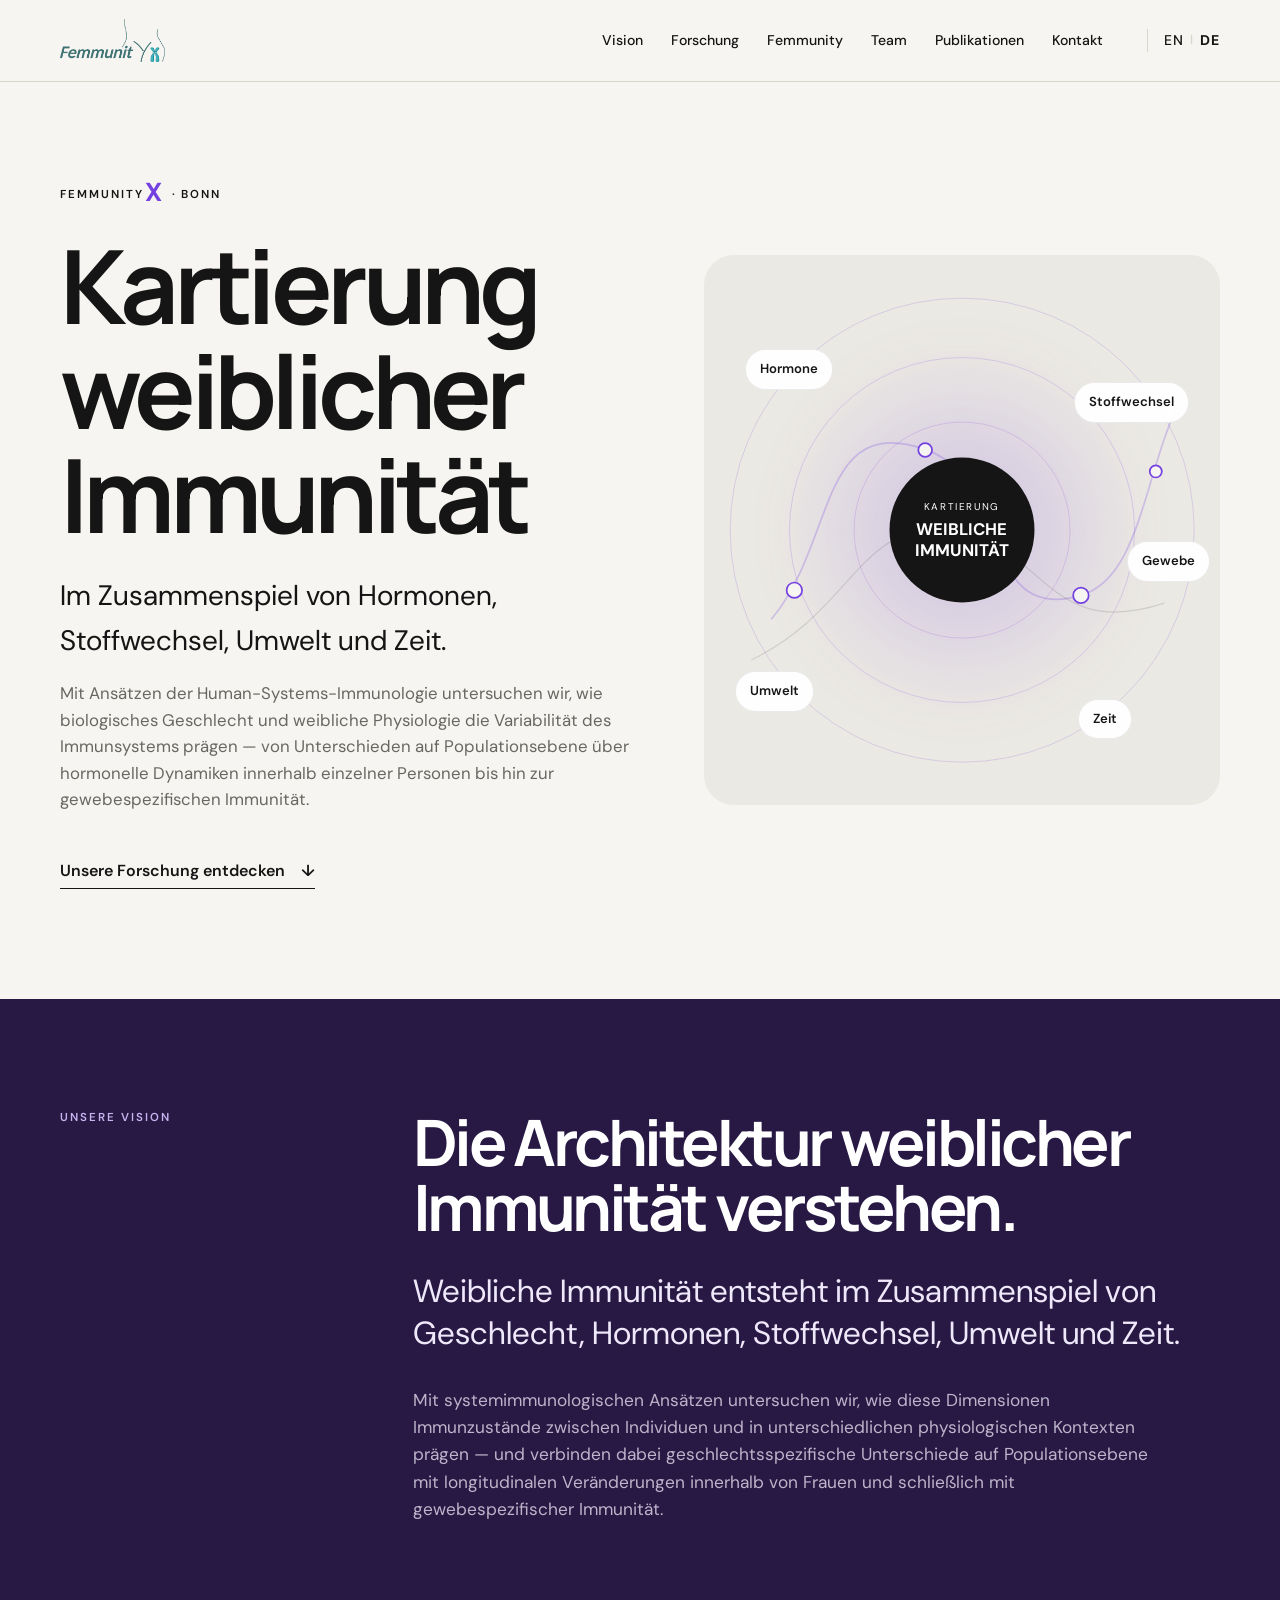
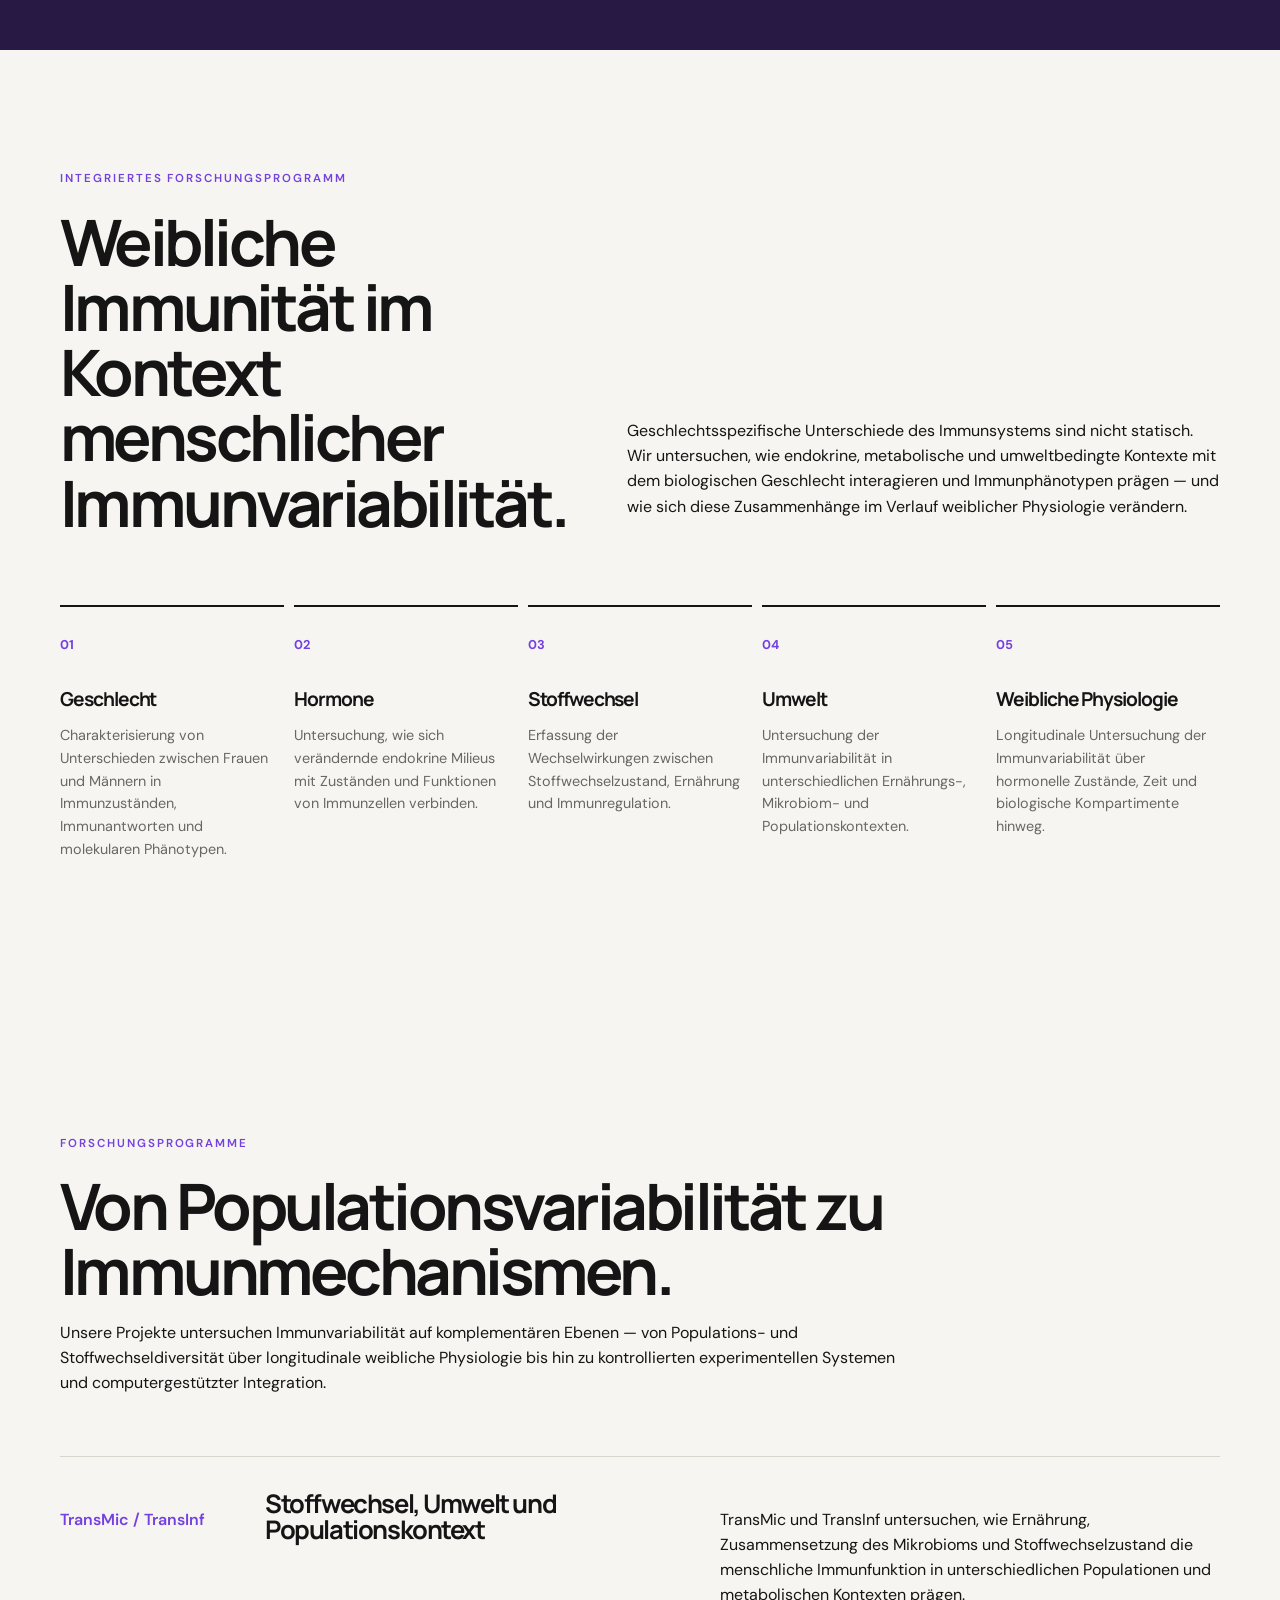
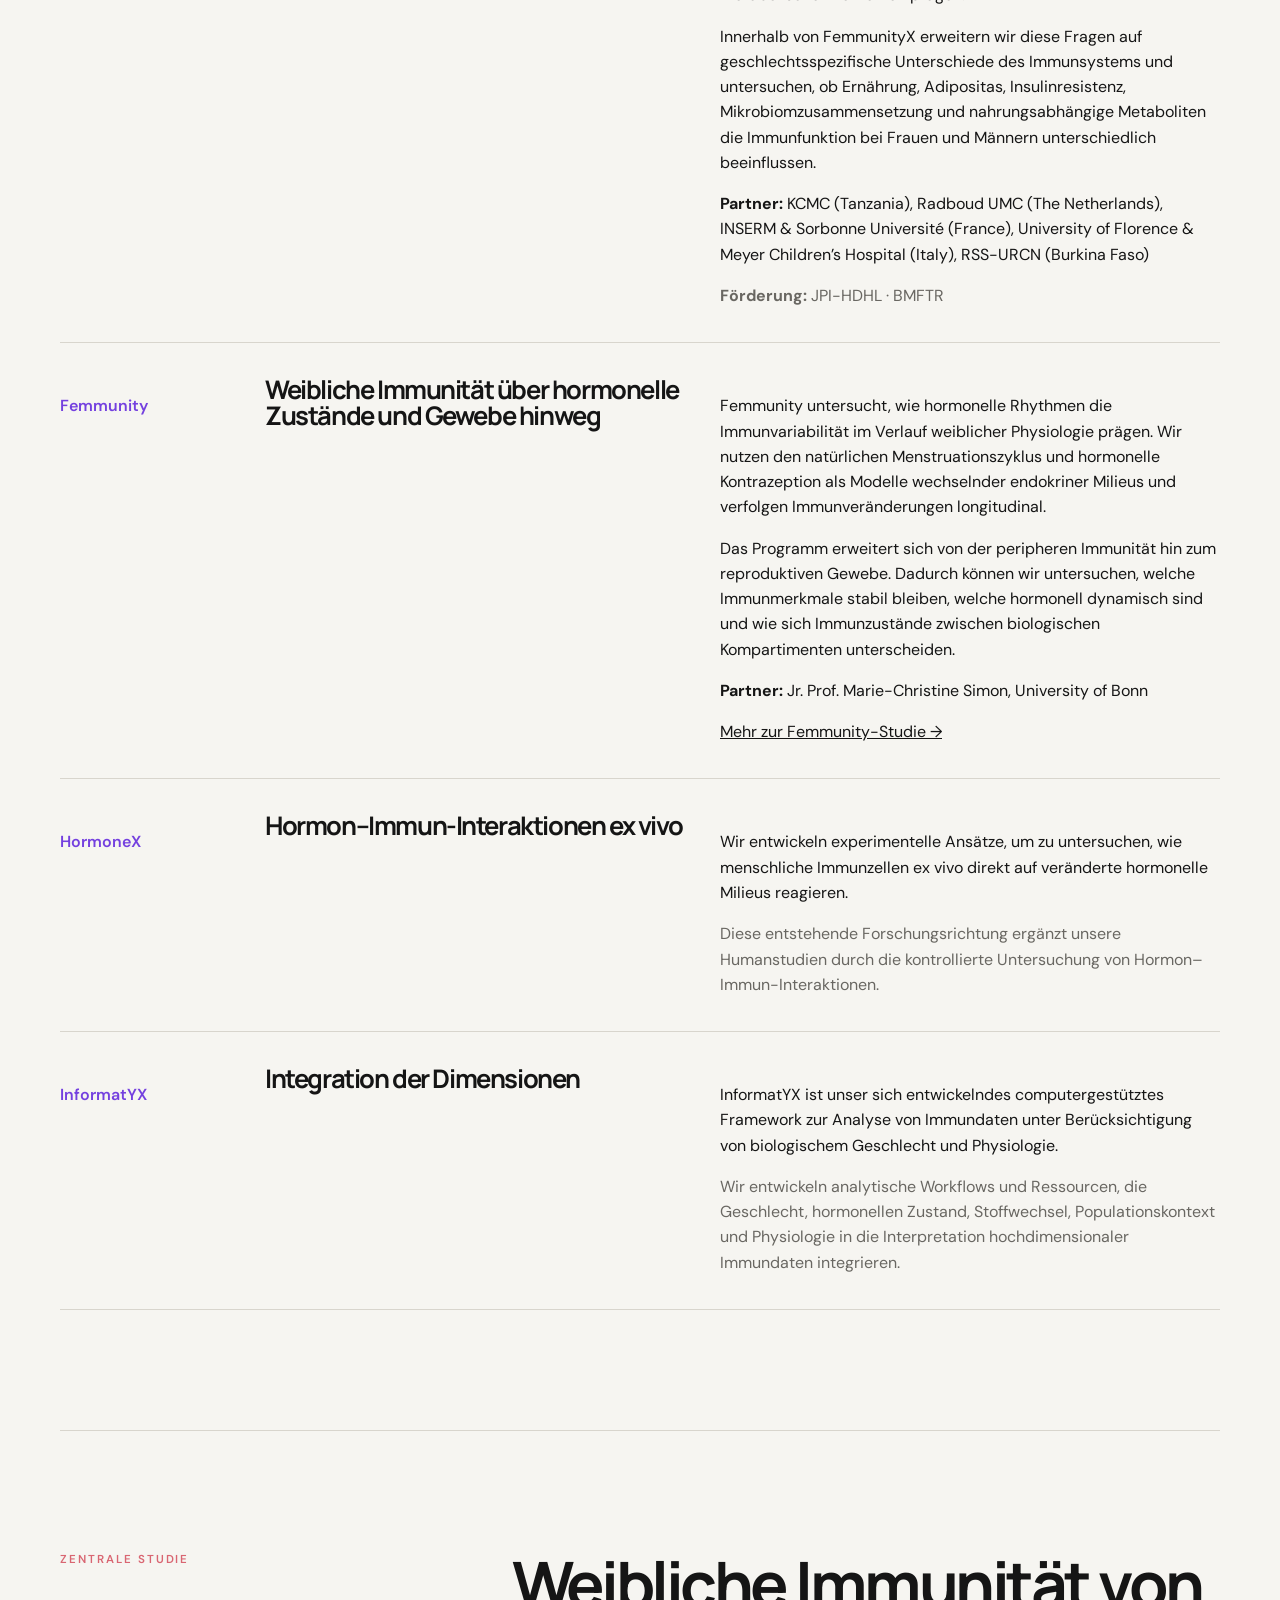
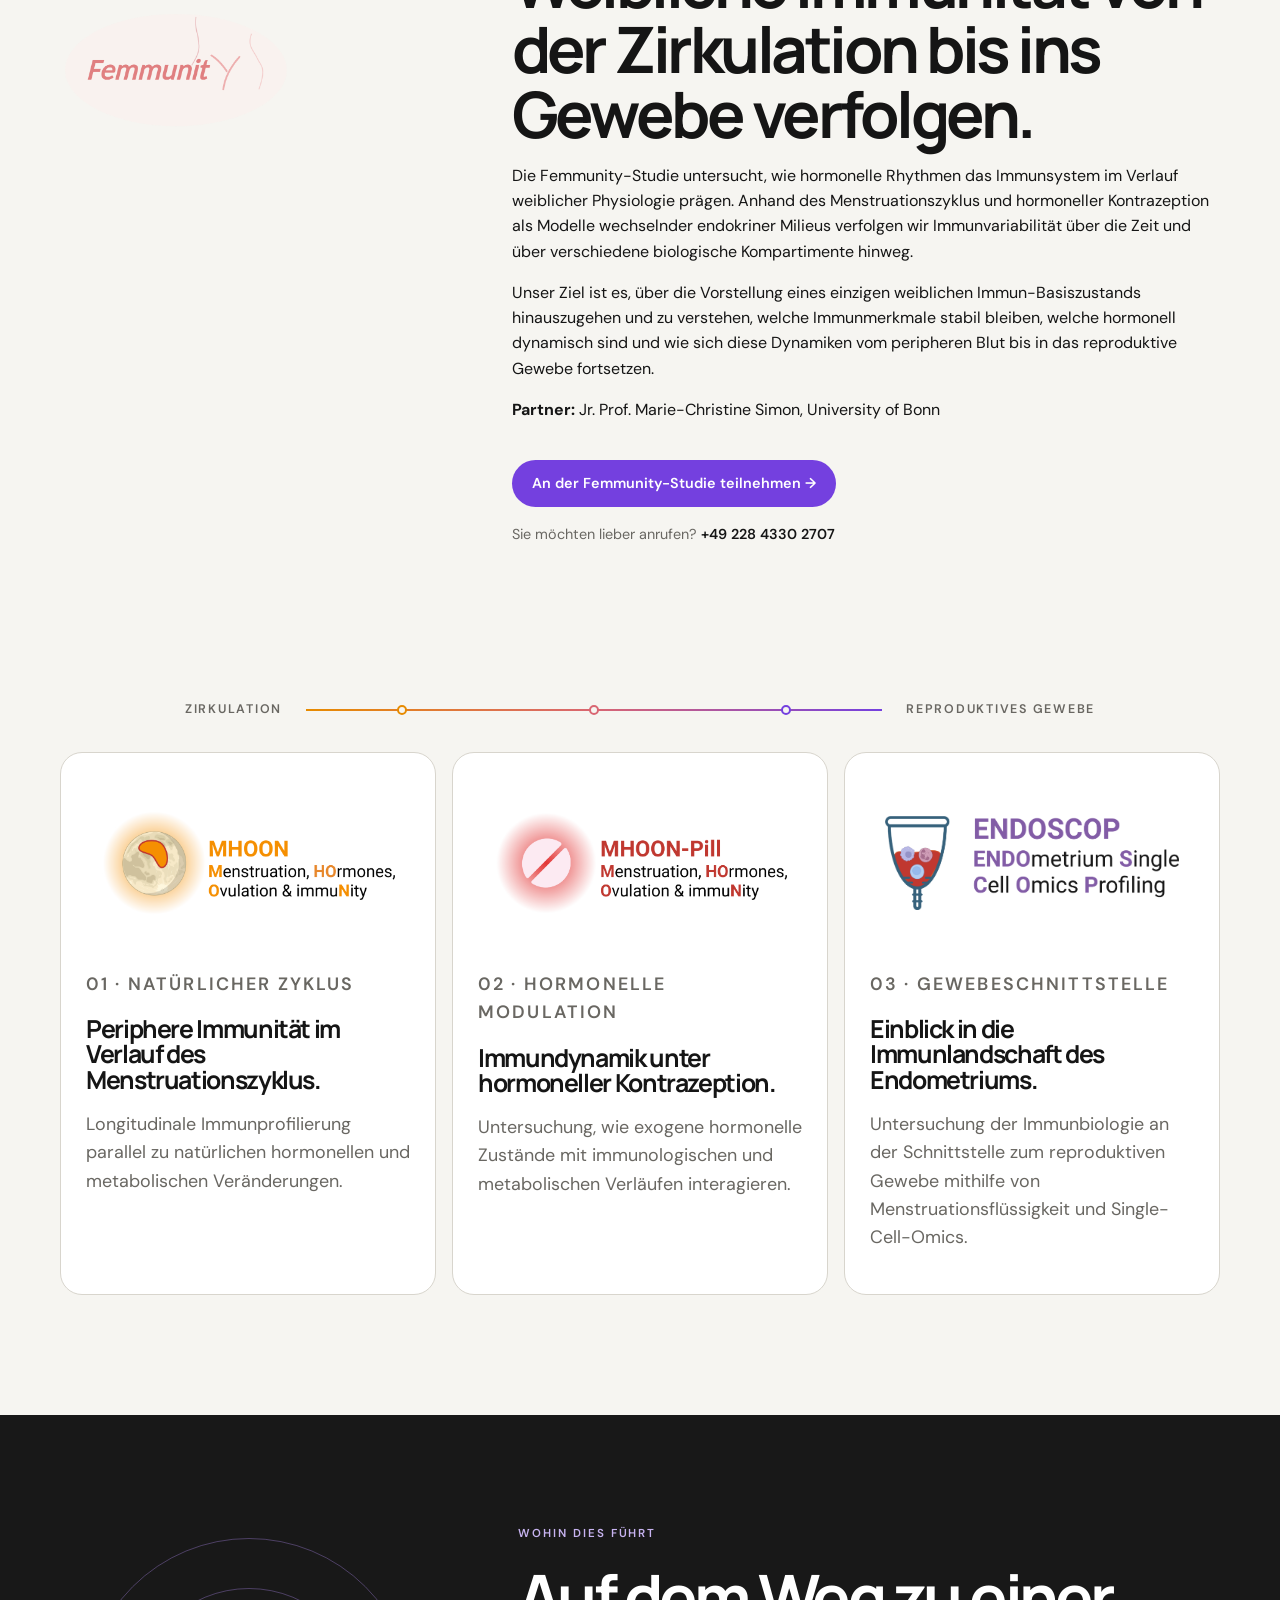
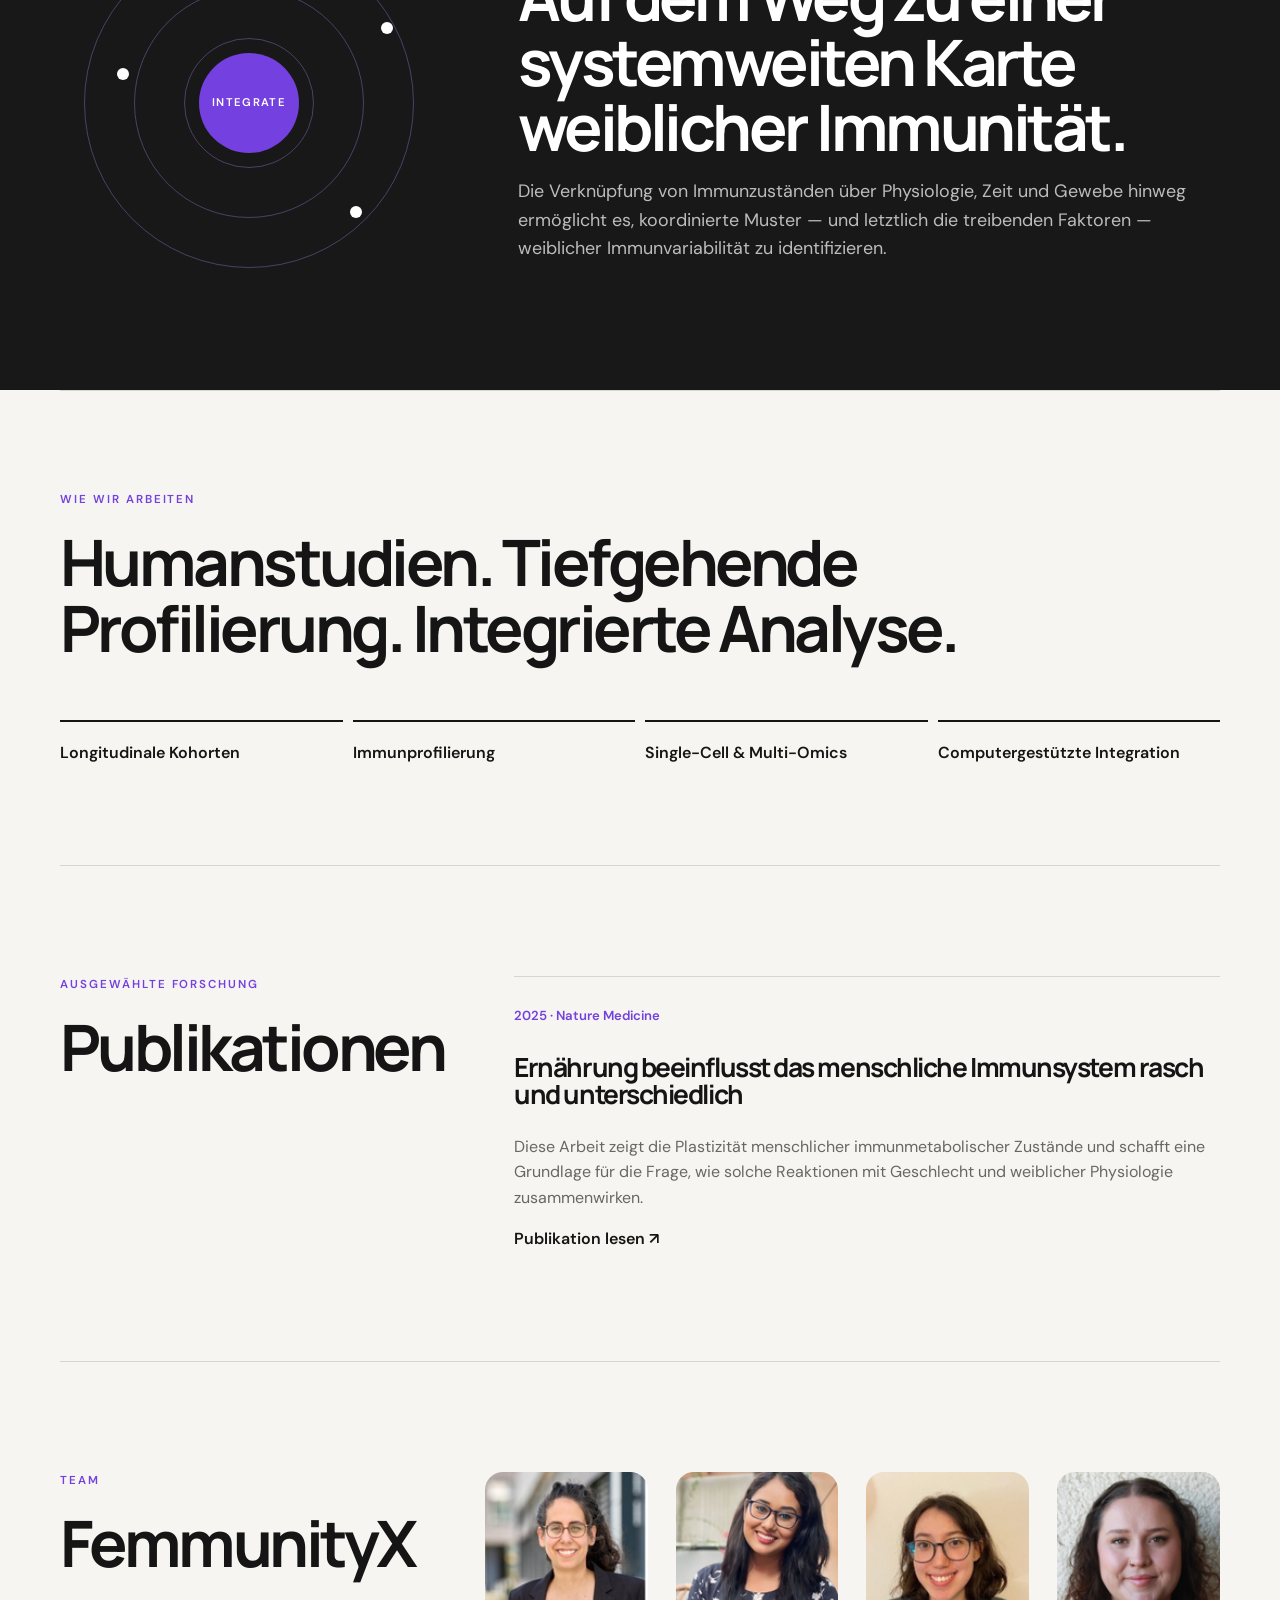
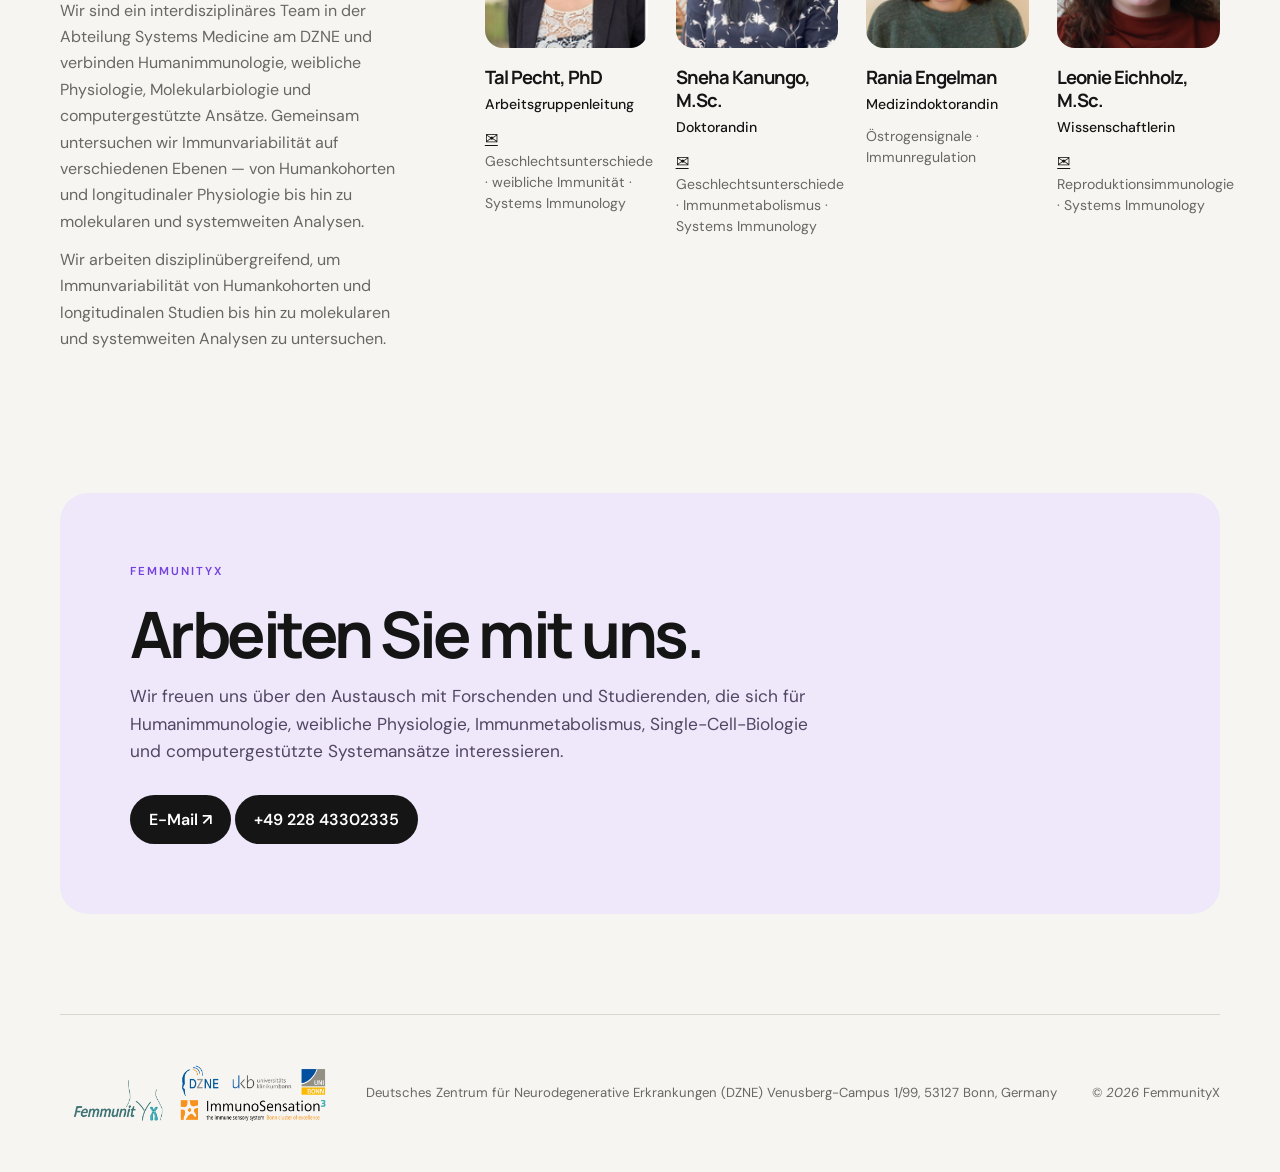
==== commit 3dac4c4a: "Update de.html" ====
--- a/de.html
+++ b/de.html
@@ -5,11 +5,11 @@
   <meta charset="utf-8">
   <meta name="viewport" content="width=device-width,initial-scale=1">
 
-  <title>FemmunityX — Mapping Female Immunity</title>
+  <title>FemmunityX — Kartierung weiblicher Immunität</title>
 
   <meta
     name="description"
-    content="FemmunityX studies female immunity and immune sex differences across hormonal states, metabolism, environment, time and reproductive tissues."
+    content="FemmunityX erforscht weibliche Immunität und geschlechtsspezifische Unterschiede des Immunsystems im Zusammenspiel mit Hormonen, Stoffwechsel, Umwelt, Zeit und reproduktiven Geweben."
   >
 
   <link rel="stylesheet" href="assets/styles.css">
@@ -47,8 +47,11 @@
     <a href="#people">Team</a>
     <a href="#publications">Publikationen</a>
     <a href="#contact">Kontakt</a>
+
     <div class="language-switch">
-      <a href="index.html">EN</a><span>|</span><a href="de.html" class="active">DE</a>
+      <a href="index.html">EN</a>
+      <span>|</span>
+      <a href="de.html" class="active">DE</a>
     </div>
   </nav>
 
@@ -71,8 +74,8 @@
     </p>
 
     <h1>
-      Mapping<br>
-      Female Immunity
+      Kartierung<br>
+      weiblicher Immunität
     </h1>
 
     <p class="subhead">
@@ -80,7 +83,7 @@
     </p>
 
     <p class="intro">
-      Mit Ansätzen der Human Systems Immunology untersuchen wir, wie
+      Mit Ansätzen der Human-Systems-Immunologie untersuchen wir, wie
       biologisches Geschlecht und weibliche Physiologie die Variabilität
       des Immunsystems prägen — von Unterschieden auf Populationsebene
       über hormonelle Dynamiken innerhalb einzelner Personen bis hin
@@ -120,15 +123,15 @@
     </svg>
 
     <div class="core">
-      <small>MAPPING</small>
-      <strong>FEMALE IMMUNITY</strong>
+      <small>KARTIERUNG</small>
+      <strong>WEIBLICHE IMMUNITÄT</strong>
     </div>
 
-    <div class="node n1">Hormones</div>
-    <div class="node n2">Metabolism</div>
-    <div class="node n3">Environment</div>
-    <div class="node n4">Time</div>
-    <div class="node n5">Tissue</div>
+    <div class="node n1">Hormone</div>
+    <div class="node n2">Stoffwechsel</div>
+    <div class="node n3">Umwelt</div>
+    <div class="node n4">Zeit</div>
+    <div class="node n5">Gewebe</div>
 
   </div>
 
@@ -160,11 +163,12 @@
       </p>
 
       <p class="small">
-        Mit systemimmunologischen Ansätzen untersuchen wir, wie diese Dimensionen
-        Immunzustände zwischen Individuen und in unterschiedlichen physiologischen
-        Kontexten prägen — und verbinden dabei geschlechtsspezifische Unterschiede
-        auf Populationsebene mit longitudinalen Veränderungen innerhalb von Frauen
-        und schließlich mit gewebespezifischer Immunität.
+        Mit systemimmunologischen Ansätzen untersuchen wir, wie diese
+        Dimensionen Immunzustände zwischen Individuen und in unterschiedlichen
+        physiologischen Kontexten prägen — und verbinden dabei
+        geschlechtsspezifische Unterschiede auf Populationsebene mit
+        longitudinalen Veränderungen innerhalb von Frauen und schließlich
+        mit gewebespezifischer Immunität.
       </p>
 
     </div>
@@ -176,7 +180,7 @@
 
 
 <!-- =========================================================
-     INTEGRIERTES FORSCHUNGSPROGRAMM
+     INTEGRATED RESEARCH PROGRAM
      ========================================================= -->
 
 <section id="research" class="framework wrap">
@@ -198,9 +202,10 @@
 
     <p>
       Geschlechtsspezifische Unterschiede des Immunsystems sind nicht statisch.
-      Wir untersuchen, wie endokrine, metabolische und umweltbedingte Kontexte
-      mit dem biologischen Geschlecht interagieren und Immunphänotypen prägen —
-      und wie sich diese Zusammenhänge im Verlauf weiblicher Physiologie verändern.
+      Wir untersuchen, wie endokrine, metabolische und umweltbedingte
+      Kontexte mit dem biologischen Geschlecht interagieren und
+      Immunphänotypen prägen — und wie sich diese Zusammenhänge im Verlauf
+      weiblicher Physiologie verändern.
     </p>
 
   </div>
@@ -215,8 +220,8 @@
       <h3>Geschlecht</h3>
 
       <p>
-        Defining female–male differences in immune states,
-        responses and molecular phenotypes.
+        Charakterisierung von Unterschieden zwischen Frauen und Männern
+        in Immunzuständen, Immunantworten und molekularen Phänotypen.
       </p>
 
     </article>
@@ -229,8 +234,8 @@
       <h3>Hormone</h3>
 
       <p>
-        Understanding how changing endocrine environments
-        intersect with immune-cell states and function.
+        Untersuchung, wie sich verändernde endokrine Milieus mit
+        Zuständen und Funktionen von Immunzellen verbinden.
       </p>
 
     </article>
@@ -243,8 +248,8 @@
       <h3>Stoffwechsel</h3>
 
       <p>
-        Mapping interactions between metabolic state,
-        nutrition and immune regulation.
+        Erfassung der Wechselwirkungen zwischen Stoffwechselzustand,
+        Ernährung und Immunregulation.
       </p>
 
     </article>
@@ -257,8 +262,8 @@
       <h3>Umwelt</h3>
 
       <p>
-        Studying immune variation across nutritional,
-        microbiome and population contexts.
+        Untersuchung der Immunvariabilität in unterschiedlichen Ernährungs-,
+        Mikrobiom- und Populationskontexten.
       </p>
 
     </article>
@@ -271,8 +276,8 @@
       <h3>Weibliche Physiologie</h3>
 
       <p>
-        Following immune variation across hormonal states,
-        time and biological compartments.
+        Longitudinale Untersuchung der Immunvariabilität über hormonelle
+        Zustände, Zeit und biologische Kompartimente hinweg.
       </p>
 
     </article>
@@ -284,7 +289,7 @@
 
 
 <!-- =========================================================
-     FORSCHUNGSPROGRAMME
+     RESEARCH PROGRAMS
      ========================================================= -->
 
 <section class="research wrap">
@@ -300,10 +305,10 @@
     </h2>
 
     <p>
-      Our projects approach immune variation at complementary scales —
-      from population and metabolic diversity, through longitudinal
-      female physiology, to controlled experimental systems and
-      computational integration.
+      Unsere Projekte untersuchen Immunvariabilität auf komplementären Ebenen —
+      von Populations- und Stoffwechseldiversität über longitudinale weibliche
+      Physiologie bis hin zu kontrollierten experimentellen Systemen und
+      computergestützter Integration.
     </p>
 
   </div>
@@ -329,16 +334,17 @@
       <div>
 
         <p>
-          TransMic and TransInf investigate how nutrition, microbiome
-          composition and metabolic state shape human immune function
-          across populations and metabolic contexts.
+          TransMic und TransInf untersuchen, wie Ernährung, Zusammensetzung
+          des Mikrobioms und Stoffwechselzustand die menschliche Immunfunktion
+          in unterschiedlichen Populationen und metabolischen Kontexten prägen.
         </p>
 
         <p>
-          Within FemmunityX, we extend these questions to immune sex
-          differences — asking whether diet, obesity, insulin resistance,
-          microbiome composition and food-derived metabolites influence
-          immune function differently in females and males.
+          Innerhalb von FemmunityX erweitern wir diese Fragen auf
+          geschlechtsspezifische Unterschiede des Immunsystems und untersuchen,
+          ob Ernährung, Adipositas, Insulinresistenz, Mikrobiomzusammensetzung
+          und nahrungsabhängige Metaboliten die Immunfunktion bei Frauen und
+          Männern unterschiedlich beeinflussen.
         </p>
 
         <p>
@@ -377,19 +383,18 @@
       <div>
 
         <p>
-          Femmunity investigates how hormonal rhythms shape immune
-          variation across female physiology. We use the natural
-          menstrual cycle and hormonal contraceptive use as models
-          of changing endocrine environments and follow immune
-          variation longitudinally.
+          Femmunity untersucht, wie hormonelle Rhythmen die Immunvariabilität
+          im Verlauf weiblicher Physiologie prägen. Wir nutzen den natürlichen
+          Menstruationszyklus und hormonelle Kontrazeption als Modelle
+          wechselnder endokriner Milieus und verfolgen Immunveränderungen
+          longitudinal.
         </p>
 
         <p>
-          The program is expanding from peripheral immunity toward
-          the reproductive tissue environment, allowing us to ask
-          which immune features remain stable, which are hormonally
-          dynamic, and how immune states differ across biological
-          compartments.
+          Das Programm erweitert sich von der peripheren Immunität hin zum
+          reproduktiven Gewebe. Dadurch können wir untersuchen, welche
+          Immunmerkmale stabil bleiben, welche hormonell dynamisch sind und
+          wie sich Immunzustände zwischen biologischen Kompartimenten unterscheiden.
         </p>
 
         <p>
@@ -425,14 +430,14 @@
       <div>
 
         <p>
-          We are developing experimental approaches to investigate
-          how human immune cells respond directly to changing hormonal
-          environments ex vivo.
+          Wir entwickeln experimentelle Ansätze, um zu untersuchen,
+          wie menschliche Immunzellen ex vivo direkt auf veränderte
+          hormonelle Milieus reagieren.
         </p>
 
         <p>
-          This emerging work complements our human studies by moving
-          toward controlled investigation of hormone–immune interactions.
+          Diese entstehende Forschungsrichtung ergänzt unsere Humanstudien
+          durch die kontrollierte Untersuchung von Hormon–Immun-Interaktionen.
         </p>
 
       </div>
@@ -458,16 +463,15 @@
       <div>
 
         <p>
-          InformatYX is our developing computational framework for
-          analysing immune data through a sex-aware and
-          physiology-aware lens.
+          InformatYX ist unser sich entwickelndes computergestütztes Framework
+          zur Analyse von Immundaten unter Berücksichtigung von biologischem
+          Geschlecht und Physiologie.
         </p>
 
         <p>
-          We develop analytical workflows and resources that integrate
-          sex, hormonal state, metabolism, population context and
-          physiology into the interpretation of high-dimensional
-          immune data.
+          Wir entwickeln analytische Workflows und Ressourcen, die Geschlecht,
+          hormonellen Zustand, Stoffwechsel, Populationskontext und Physiologie
+          in die Interpretation hochdimensionaler Immundaten integrieren.
         </p>
 
       </div>
@@ -512,18 +516,18 @@
       </h2>
 
       <p>
-        Die Femmunity-Studie untersucht, wie hormonelle Rhythmen das Immunsystem
-        im Verlauf weiblicher Physiologie prägen. Anhand des Menstruationszyklus
-        und hormoneller Kontrazeption als Modelle wechselnder endokriner Milieus
-        verfolgen wir Immunvariabilität über die Zeit und über verschiedene
-        biologische Kompartimente hinweg.
+        Die Femmunity-Studie untersucht, wie hormonelle Rhythmen das
+        Immunsystem im Verlauf weiblicher Physiologie prägen. Anhand des
+        Menstruationszyklus und hormoneller Kontrazeption als Modelle
+        wechselnder endokriner Milieus verfolgen wir Immunvariabilität
+        über die Zeit und über verschiedene biologische Kompartimente hinweg.
       </p>
 
       <p>
         Unser Ziel ist es, über die Vorstellung eines einzigen weiblichen
         Immun-Basiszustands hinauszugehen und zu verstehen, welche Immunmerkmale
-        stabil bleiben, welche hormonell dynamisch sind und wie sich diese Dynamiken
-        vom peripheren Blut bis in das reproduktive Gewebe fortsetzen.
+        stabil bleiben, welche hormonell dynamisch sind und wie sich diese
+        Dynamiken vom peripheren Blut bis in das reproduktive Gewebe fortsetzen.
       </p>
 
       <p>
@@ -597,8 +601,8 @@
       </h3>
 
       <p>
-        Longitudinal immune profiling alongside natural hormonal
-        and metabolic variation.
+        Longitudinale Immunprofilierung parallel zu natürlichen hormonellen
+        und metabolischen Veränderungen.
       </p>
 
     </article>
@@ -627,8 +631,8 @@
       </h3>
 
       <p>
-        Investigating how exogenous hormonal states intersect
-        with immune and metabolic trajectories.
+        Untersuchung, wie exogene hormonelle Zustände mit immunologischen
+        und metabolischen Verläufen interagieren.
       </p>
 
     </article>
@@ -657,8 +661,8 @@
       </h3>
 
       <p>
-        Using menstrual fluid and single-cell omics to investigate
-        immune biology at the reproductive tissue interface.
+        Untersuchung der Immunbiologie an der Schnittstelle zum reproduktiven
+        Gewebe mithilfe von Menstruationsflüssigkeit und Single-Cell-Omics.
       </p>
 
     </article>
@@ -673,7 +677,7 @@
 
 
 <!-- =========================================================
-     WOHIN DIES FÜHRT
+     WHERE THIS LEADS
      ========================================================= -->
 
 <section class="bridge">
@@ -709,9 +713,9 @@
       </h2>
 
       <p>
-        Connecting immune states across physiology, time and tissue
-        creates a path toward identifying coordinated patterns —
-        and ultimately the drivers — of female immune variation.
+        Die Verknüpfung von Immunzuständen über Physiologie, Zeit und Gewebe
+        hinweg ermöglicht es, koordinierte Muster — und letztlich die
+        treibenden Faktoren — weiblicher Immunvariabilität zu identifizieren.
       </p>
 
     </div>
@@ -733,9 +737,9 @@
   </p>
 
   <h2>
-    Human studies. 
-    Deep profiling. 
-    Integrated analysis.
+    Humanstudien. 
+    Tiefgehende Profilierung. 
+    Integrierte Analyse.
   </h2>
 
   <div class="method-line">
@@ -744,7 +748,7 @@
 
     <span>Immunprofilierung</span>
 
-    <span>Single-cell & multi-omics</span>
+    <span>Single-Cell & Multi-Omics</span>
 
     <span>Computergestützte Integration</span>
 
@@ -780,13 +784,13 @@
     </span>
 
     <h3>
-      Diet rapidly and differentially impacts the human immune system
+      Ernährung beeinflusst das menschliche Immunsystem rasch und unterschiedlich
     </h3>
 
     <p>
-      Revealing the plasticity of human immunometabolic states and
-      providing a foundation for asking how these responses intersect
-      with sex and female physiology.
+      Diese Arbeit zeigt die Plastizität menschlicher immunmetabolischer
+      Zustände und schafft eine Grundlage für die Frage, wie solche
+      Reaktionen mit Geschlecht und weiblicher Physiologie zusammenwirken.
     </p>
 
     <a
@@ -804,7 +808,7 @@
 
 
 <!-- =========================================================
-     TEAM
+     PEOPLE
      ========================================================= -->
 
 <section id="people" class="people wrap">
@@ -821,16 +825,17 @@
 
     <p class="people-intro">
   Wir sind ein interdisziplinäres Team in der Abteilung Systems Medicine
-  am DZNE und verbinden Humanimmunologie, weibliche Physiologie, Molekularbiologie
-  und computergestützte Ansätze. Gemeinsam untersuchen wir Immunvariabilität auf
-  verschiedenen Ebenen — von Humankohorten und longitudinaler Physiologie bis hin
-  zu molekularen und systemweiten Analysen.
+  am DZNE und verbinden Humanimmunologie, weibliche Physiologie,
+  Molekularbiologie und computergestützte Ansätze. Gemeinsam untersuchen
+  wir Immunvariabilität auf verschiedenen Ebenen — von Humankohorten
+  und longitudinaler Physiologie bis hin zu molekularen und systemweiten
+  Analysen.
 </p>
 
     <p class="people-intro">
-      We work across disciplines to study immune variation from
-      human cohorts and longitudinal studies to molecular and
-      systems-level analysis.
+      Wir arbeiten disziplinübergreifend, um Immunvariabilität von
+      Humankohorten und longitudinalen Studien bis hin zu molekularen
+      und systemweiten Analysen zu untersuchen.
     </p>
 
   </div>
@@ -861,7 +866,7 @@
       </a>
 
       <p>
-        Sex differences · female immunity · systems immunology
+        Geschlechtsunterschiede · weibliche Immunität · Systems Immunology
       </p>
 
     </article>
@@ -890,7 +895,7 @@
       </a>
 
       <p>
-        Sex differences · immunometabolism · systems immunology
+        Geschlechtsunterschiede · Immunmetabolismus · Systems Immunology
       </p>
 
     </article>
@@ -915,7 +920,7 @@
       </span>
 
       <p>
-        Estrogen signaling · immune regulation
+        Östrogensignale · Immunregulation
       </p>
 
     </article>
@@ -944,7 +949,7 @@
       </a>
 
       <p>
-        Reproductive immunology · systems immunology
+        Reproduktionsimmunologie · Systems Immunology
       </p>
 
     </article>
--- a/assets/styles.css
+++ b/assets/styles.css
@@ -179,7 +179,6 @@
 }
 
 
-
 /* =========================================================
    TYPOGRAPHY
    ========================================================= */
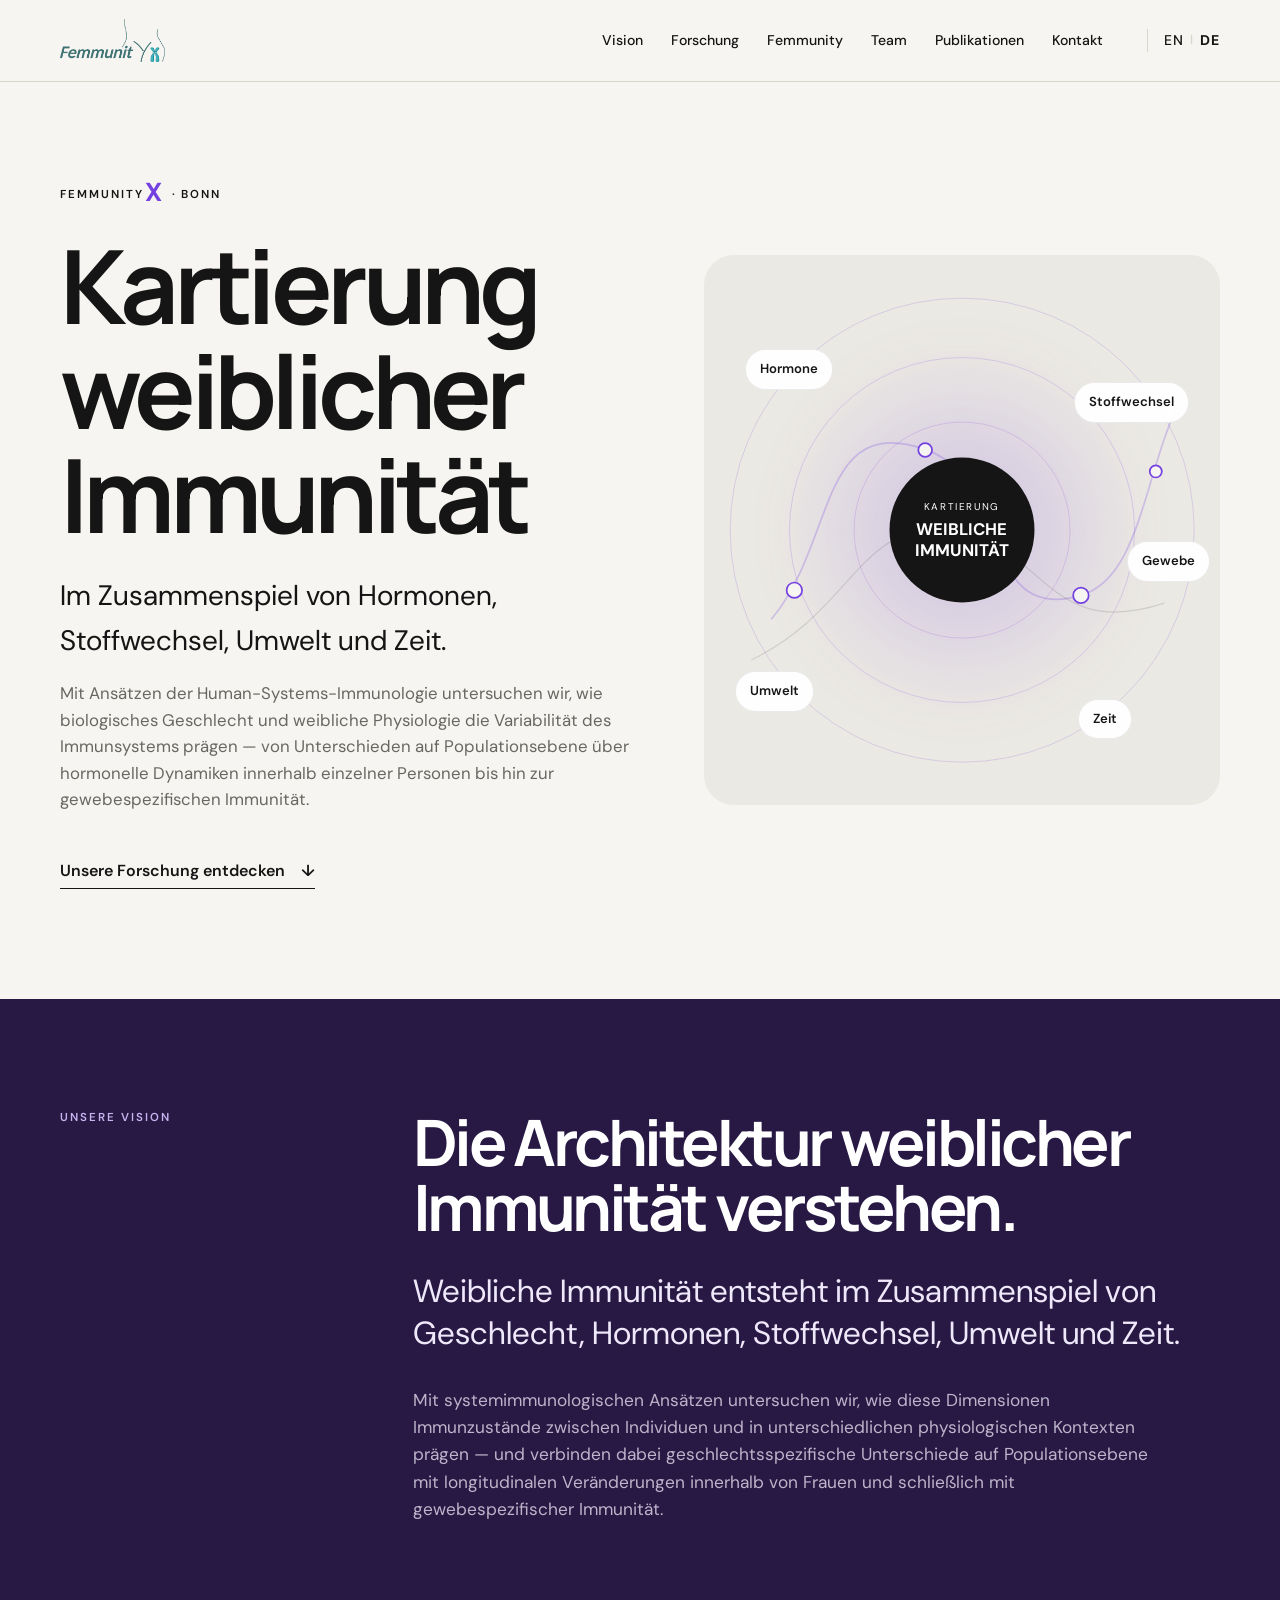
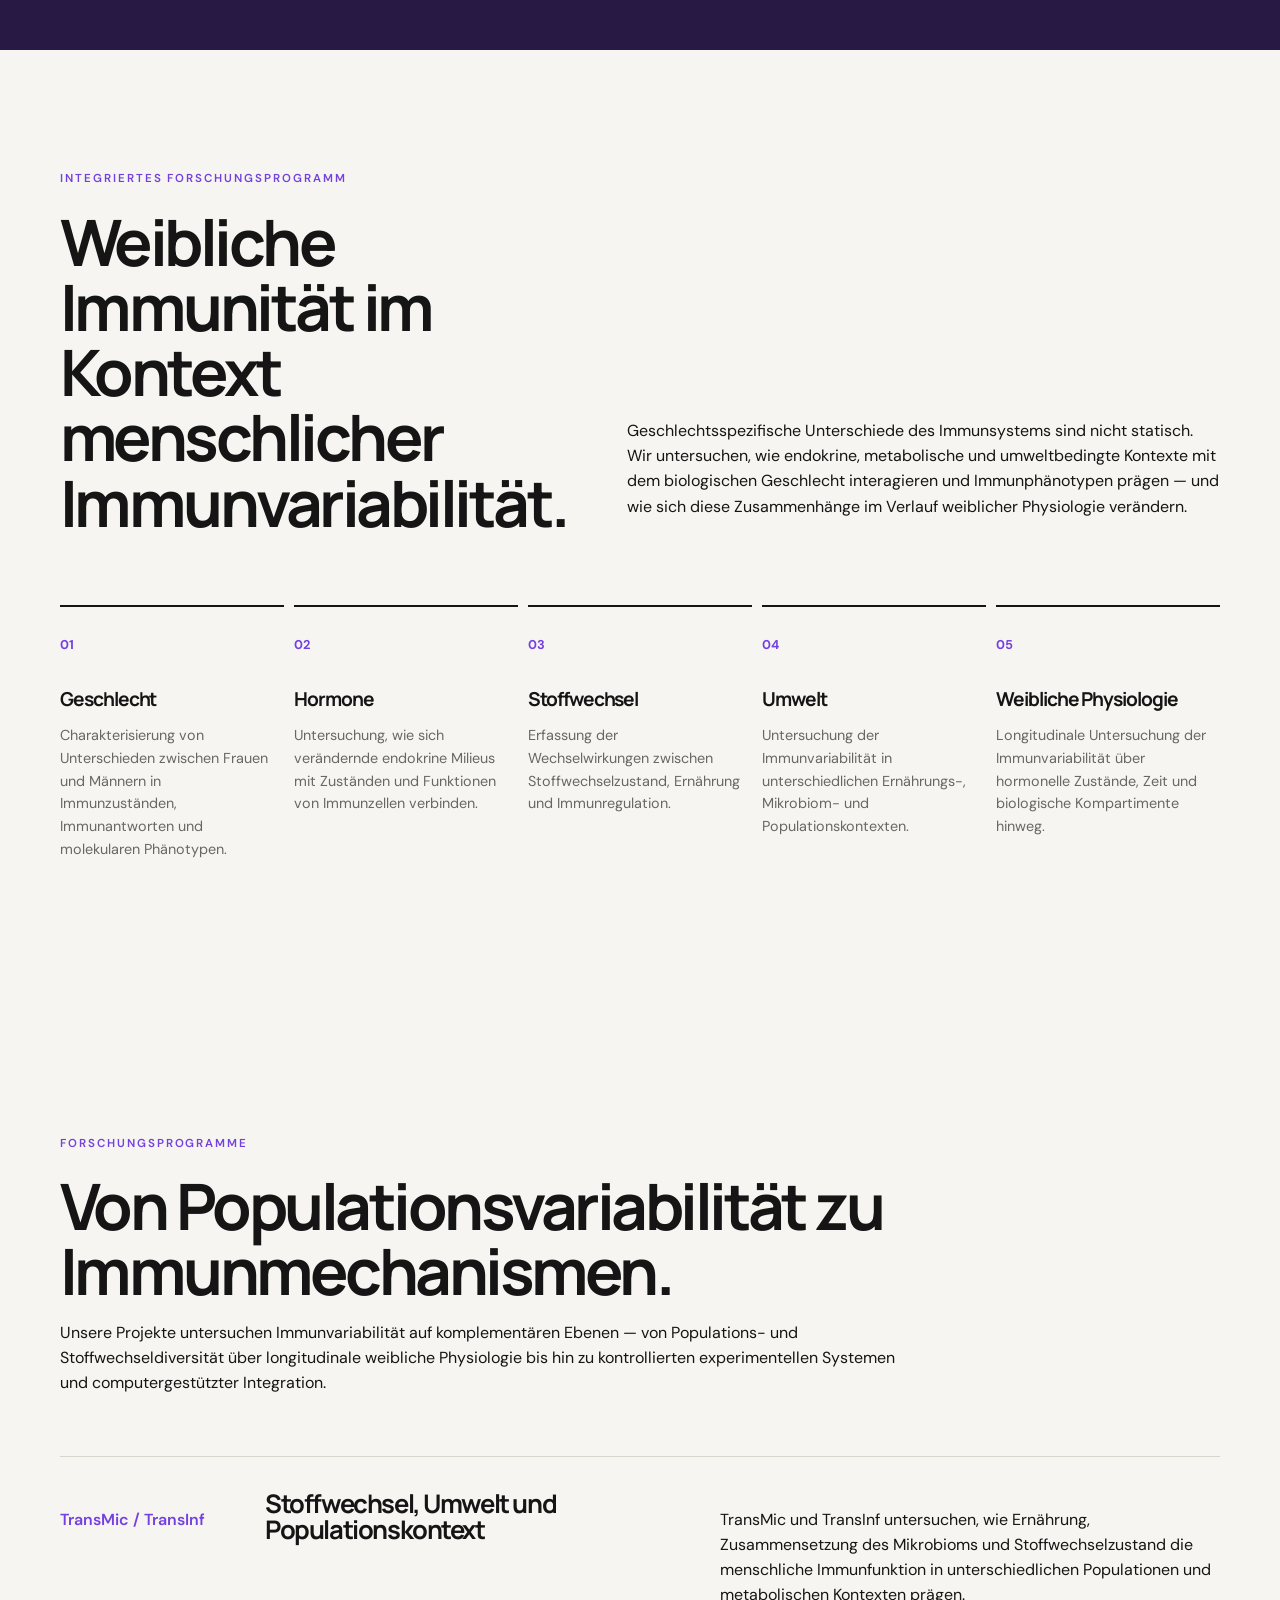
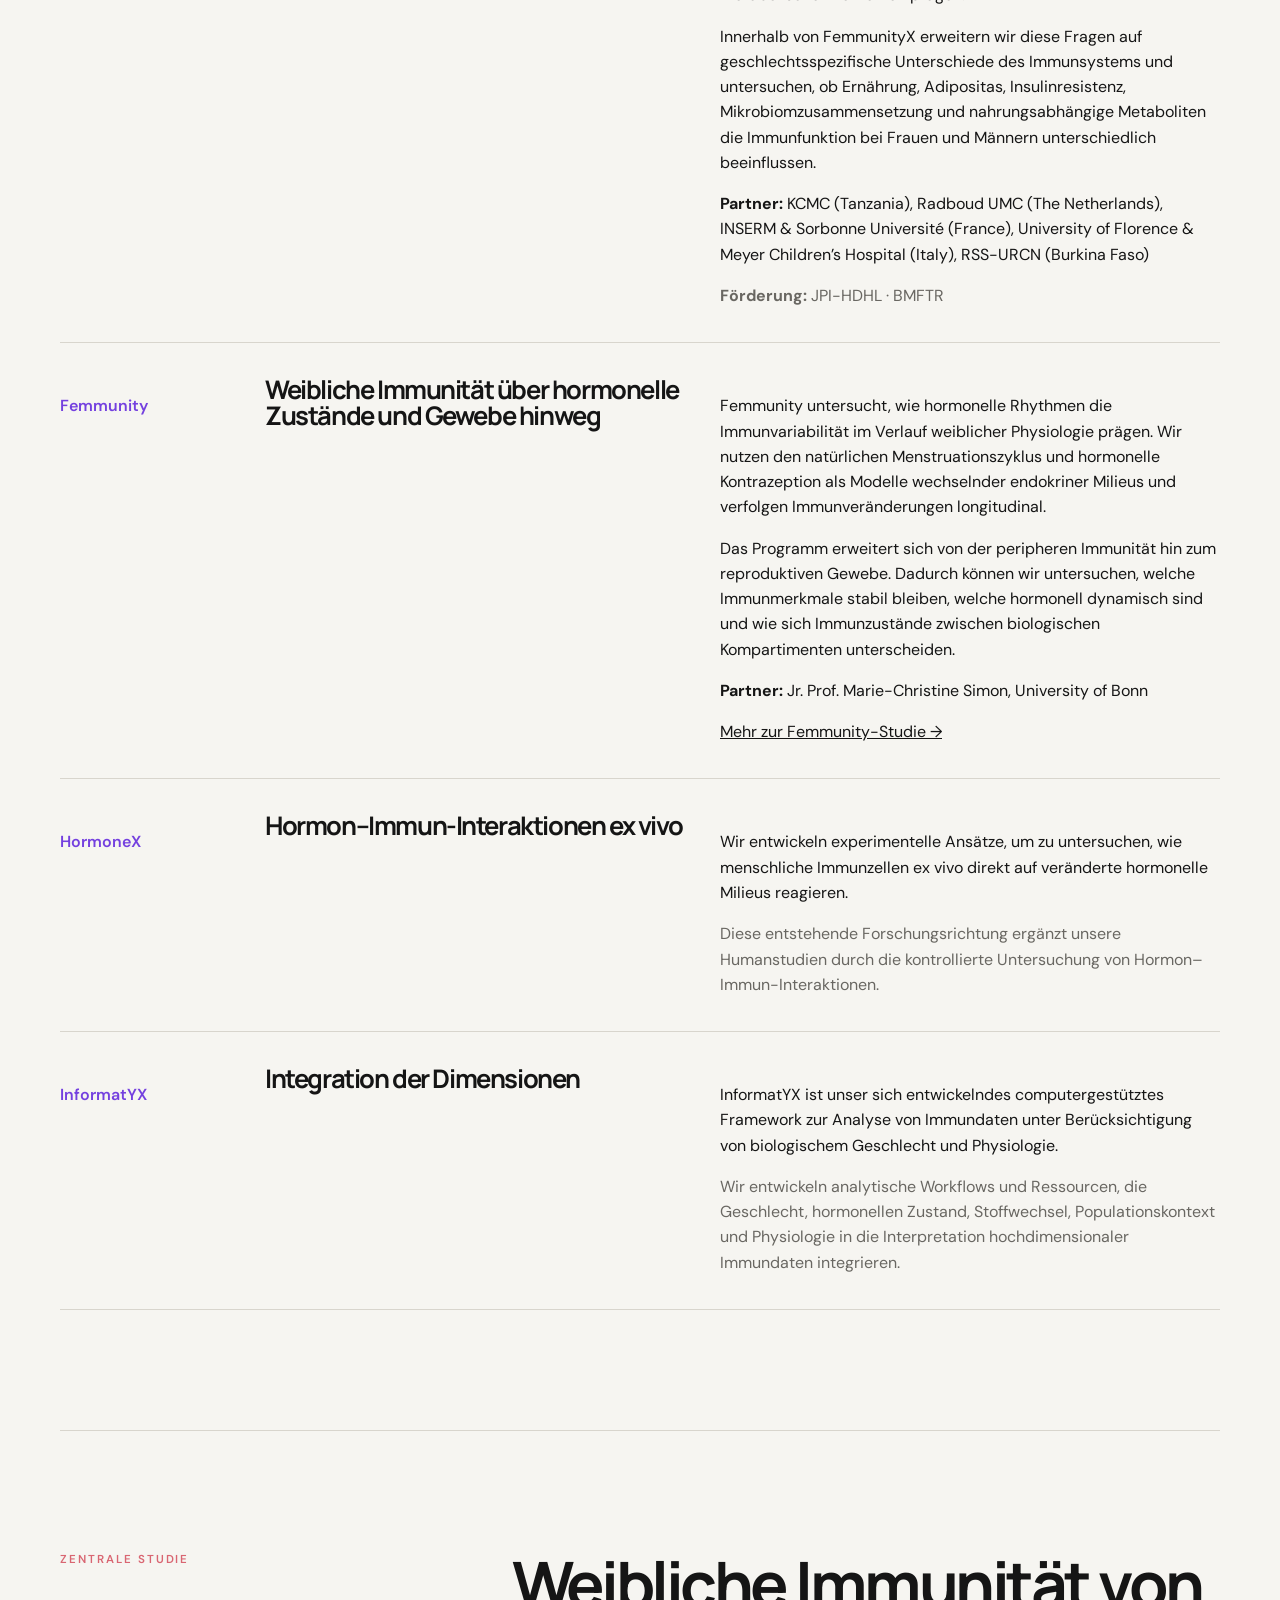
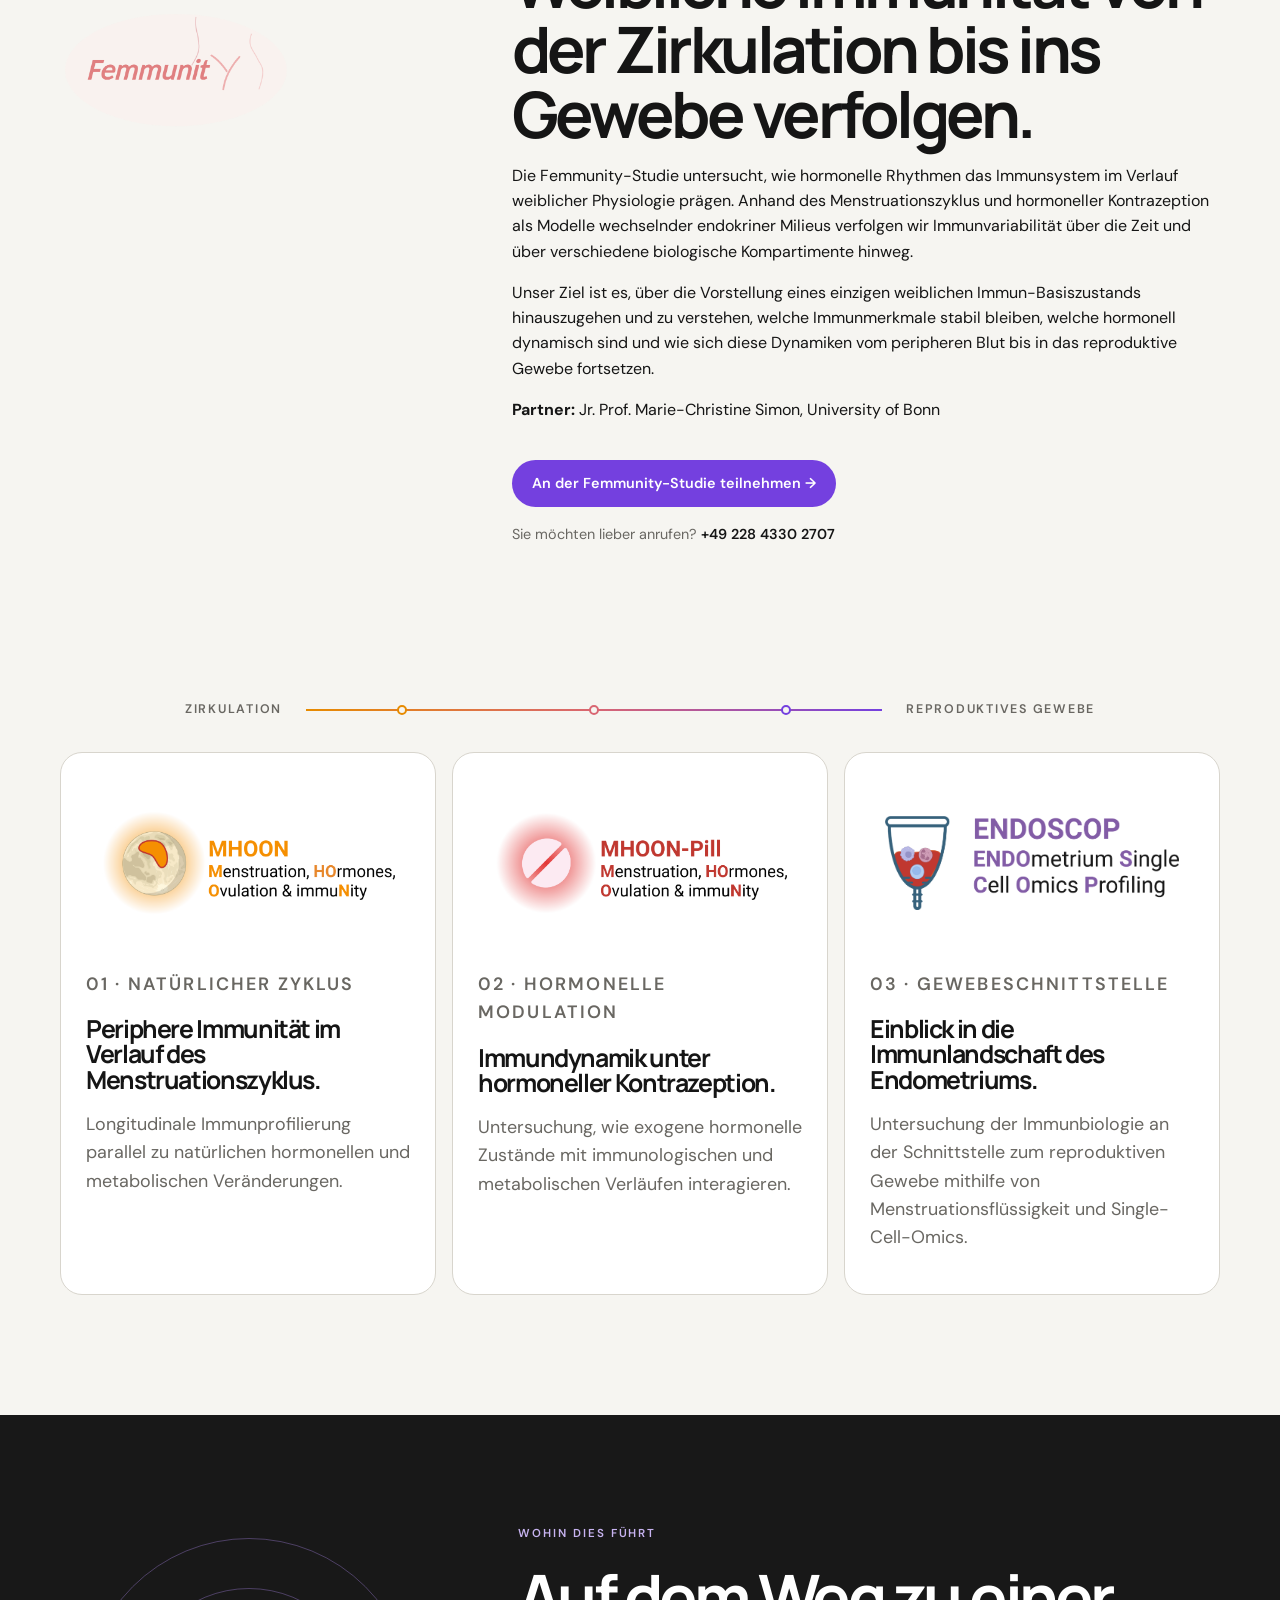
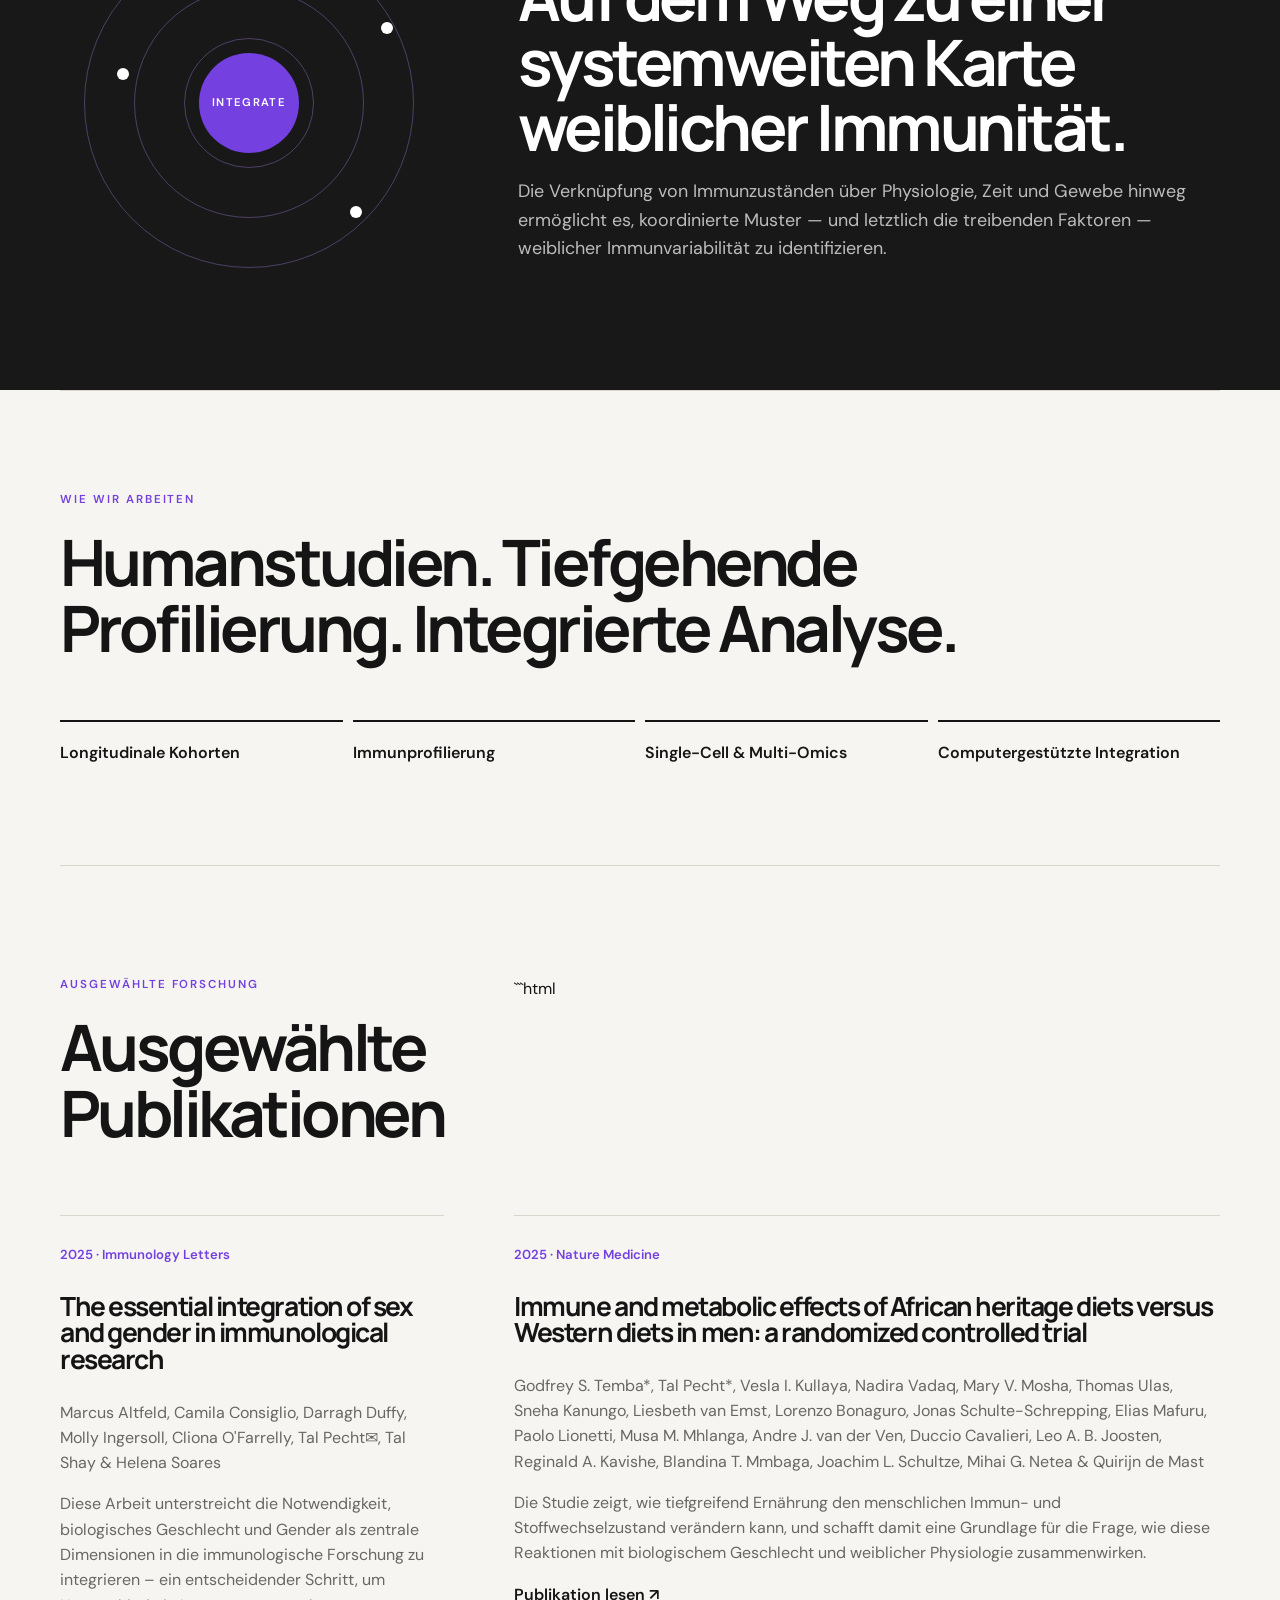
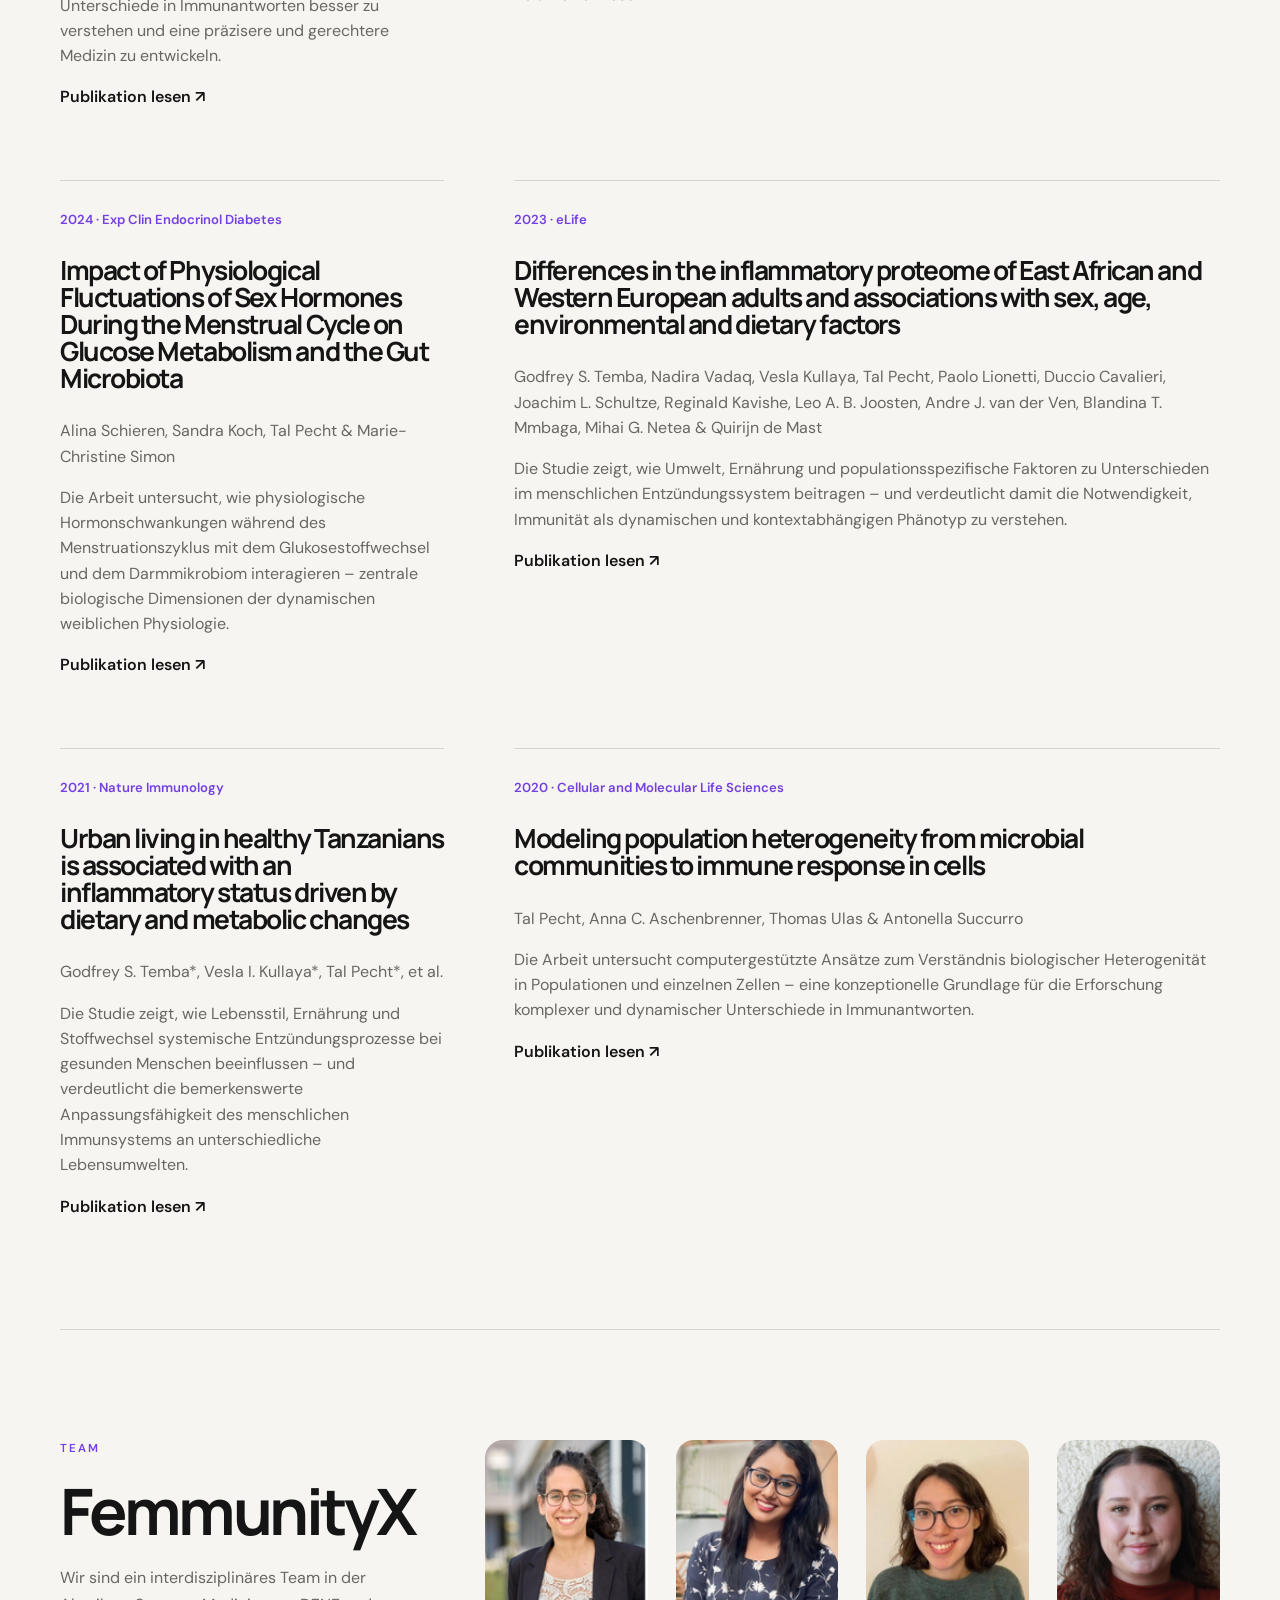
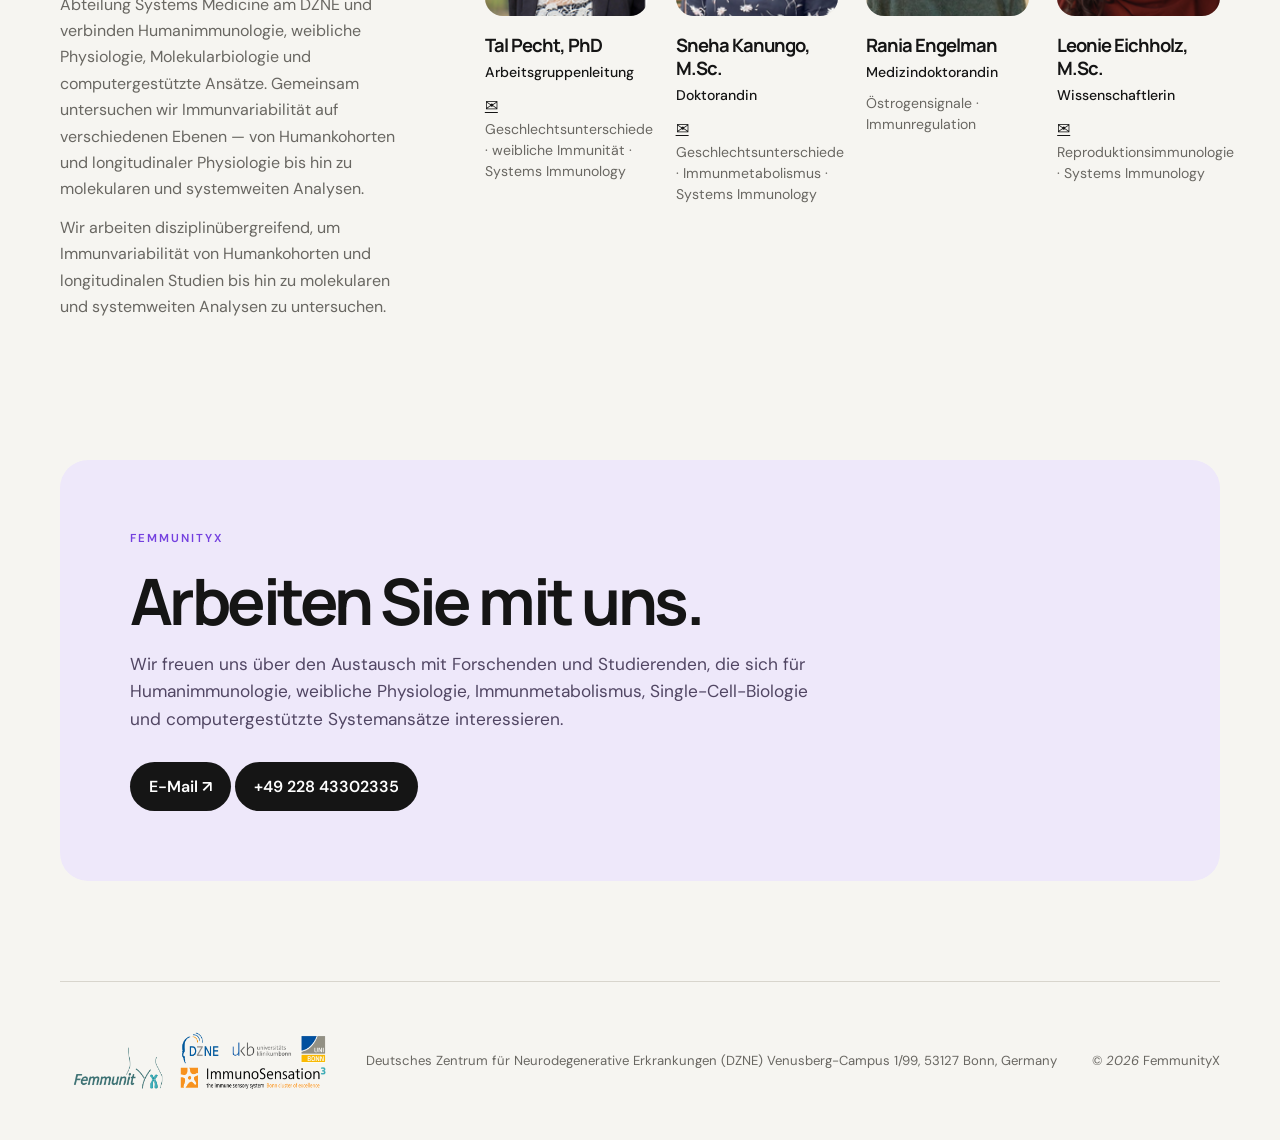
==== commit 8f81f003: "Update de.html articles" ====
--- a/de.html
+++ b/de.html
@@ -771,37 +771,227 @@
     </p>
 
     <h2>
-      Publikationen
+      Ausgewählte Publikationen
     </h2>
 
   </div>
 
 
-  <article>
-
-    <span>
-      2025 · Nature Medicine
-    </span>
-
-    <h3>
-      Ernährung beeinflusst das menschliche Immunsystem rasch und unterschiedlich
-    </h3>
-
-    <p>
-      Diese Arbeit zeigt die Plastizität menschlicher immunmetabolischer
-      Zustände und schafft eine Grundlage für die Frage, wie solche
-      Reaktionen mit Geschlecht und weiblicher Physiologie zusammenwirken.
-    </p>
-
-    <a
-      href="https://www.nature.com/articles/s41591-025-03602-0"
-      target="_blank"
-      rel="noopener"
-    >
-      Publikation lesen ↗
-    </a>
-
-  </article>
+  ```html
+<!-- 2025 · IMMUNOLOGY LETTERS -->
+<article>
+
+  <span>
+    2025 · Immunology Letters
+  </span>
+
+  <h3>
+    The essential integration of sex and gender in immunological research
+  </h3>
+
+  <p>
+    Marcus Altfeld, Camila Consiglio, Darragh Duffy, Molly Ingersoll,
+    Cliona O'Farrelly, 
+    Tal Pecht✉, Tal Shay & Helena Soares
+  </p>
+
+  <p>
+    Diese Arbeit unterstreicht die Notwendigkeit, biologisches Geschlecht
+    und Gender als zentrale Dimensionen in die immunologische Forschung
+    zu integrieren – ein entscheidender Schritt, um Unterschiede in
+    Immunantworten besser zu verstehen und eine präzisere und gerechtere
+    Medizin zu entwickeln.
+  </p>
+
+  <a
+    href="https://doi.org/10.1016/j.imlet.2025.107097"
+    target="_blank"
+    rel="noopener"
+  >
+    Publikation lesen ↗
+  </a>
+
+</article>
+
+
+<!-- 2025 · NATURE MEDICINE -->
+<article>
+
+  <span>
+    2025 · Nature Medicine
+  </span>
+
+  <h3>
+    Immune and metabolic effects of African heritage diets
+    versus Western diets in men: a randomized controlled trial
+  </h3>
+
+  <p>
+    Godfrey S. Temba*, Tal Pecht*, Vesla I. Kullaya, Nadira Vadaq,
+    Mary V. Mosha, Thomas Ulas, Sneha Kanungo, Liesbeth van Emst,
+    Lorenzo Bonaguro, Jonas Schulte-Schrepping, Elias Mafuru,
+    Paolo Lionetti, Musa M. Mhlanga, Andre J. van der Ven,
+    Duccio Cavalieri, Leo A. B. Joosten, Reginald A. Kavishe,
+    Blandina T. Mmbaga, Joachim L. Schultze, Mihai G. Netea
+    & Quirijn de Mast
+  </p>
+
+  <p>
+    Die Studie zeigt, wie tiefgreifend Ernährung den menschlichen
+    Immun- und Stoffwechselzustand verändern kann, und schafft damit
+    eine Grundlage für die Frage, wie diese Reaktionen mit biologischem
+    Geschlecht und weiblicher Physiologie zusammenwirken.
+  </p>
+
+  <a
+    href="https://www.nature.com/articles/s41591-025-03602-0"
+    target="_blank"
+    rel="noopener"
+  >
+    Publikation lesen ↗
+  </a>
+
+</article>
+
+
+<!-- 2024 · EXP CLIN ENDOCRINOL DIABETES -->
+<article>
+
+  <span>
+    2024 · Exp Clin Endocrinol Diabetes
+  </span>
+
+  <h3>
+    Impact of Physiological Fluctuations of Sex Hormones During
+    the Menstrual Cycle on Glucose Metabolism and the Gut Microbiota
+  </h3>
+
+  <p>
+    Alina Schieren, Sandra Koch, Tal Pecht & Marie-Christine Simon
+  </p>
+
+  <p>
+    Die Arbeit untersucht, wie physiologische Hormonschwankungen
+    während des Menstruationszyklus mit dem Glukosestoffwechsel und
+    dem Darmmikrobiom interagieren – zentrale biologische Dimensionen
+    der dynamischen weiblichen Physiologie.
+  </p>
+
+  <a
+    href="https://pmc.ncbi.nlm.nih.gov/articles/PMC11093651/"
+    target="_blank"
+    rel="noopener"
+  >
+    Publikation lesen ↗
+  </a>
+
+</article>
+
+
+<!-- 2023 · eLIFE -->
+<article>
+
+  <span>
+    2023 · eLife
+  </span>
+
+  <h3>
+    Differences in the inflammatory proteome of East African and
+    Western European adults and associations with sex, age, environmental
+    and dietary factors
+  </h3>
+
+  <p>
+    Godfrey S. Temba, Nadira Vadaq, Vesla Kullaya, Tal Pecht,
+    Paolo Lionetti, Duccio Cavalieri, Joachim L. Schultze,
+    Reginald Kavishe, Leo A. B. Joosten, Andre J. van der Ven,
+    Blandina T. Mmbaga, Mihai G. Netea & Quirijn de Mast
+  </p>
+
+  <p>
+    Die Studie zeigt, wie Umwelt, Ernährung und populationsspezifische
+    Faktoren zu Unterschieden im menschlichen Entzündungssystem
+    beitragen – und verdeutlicht damit die Notwendigkeit, Immunität
+    als dynamischen und kontextabhängigen Phänotyp zu verstehen.
+  </p>
+
+  <a
+    href="https://elifesciences.org/articles/82297"
+    target="_blank"
+    rel="noopener"
+  >
+    Publikation lesen ↗
+  </a>
+
+</article>
+
+
+<!-- 2021 · NATURE IMMUNOLOGY -->
+<article>
+
+  <span>
+    2021 · Nature Immunology
+  </span>
+
+  <h3>
+    Urban living in healthy Tanzanians is associated with an
+    inflammatory status driven by dietary and metabolic changes
+  </h3>
+
+  <p>
+    Godfrey S. Temba*, Vesla I. Kullaya*, Tal Pecht*, et al.
+  </p>
+
+  <p>
+    Die Studie zeigt, wie Lebensstil, Ernährung und Stoffwechsel
+    systemische Entzündungsprozesse bei gesunden Menschen beeinflussen –
+    und verdeutlicht die bemerkenswerte Anpassungsfähigkeit des
+    menschlichen Immunsystems an unterschiedliche Lebensumwelten.
+  </p>
+
+  <a
+    href="https://www.nature.com/articles/s41590-021-00867-8"
+    target="_blank"
+    rel="noopener"
+  >
+    Publikation lesen ↗
+  </a>
+
+</article>
+
+
+<!-- 2020 · CELLULAR AND MOLECULAR LIFE SCIENCES -->
+<article>
+
+  <span>
+    2020 · Cellular and Molecular Life Sciences
+  </span>
+
+  <h3>
+    Modeling population heterogeneity from microbial communities
+    to immune response in cells
+  </h3>
+
+  <p>
+    Tal Pecht, Anna C. Aschenbrenner, Thomas Ulas & Antonella Succurro
+  </p>
+
+  <p>
+    Die Arbeit untersucht computergestützte Ansätze zum Verständnis
+    biologischer Heterogenität in Populationen und einzelnen Zellen –
+    eine konzeptionelle Grundlage für die Erforschung komplexer und
+    dynamischer Unterschiede in Immunantworten.
+  </p>
+
+  <a
+    href="https://doi.org/10.1007/s00018-019-03378-w"
+    target="_blank"
+    rel="noopener"
+  >
+    Publikation lesen ↗
+  </a>
+
+</article>
 
 </section>
 
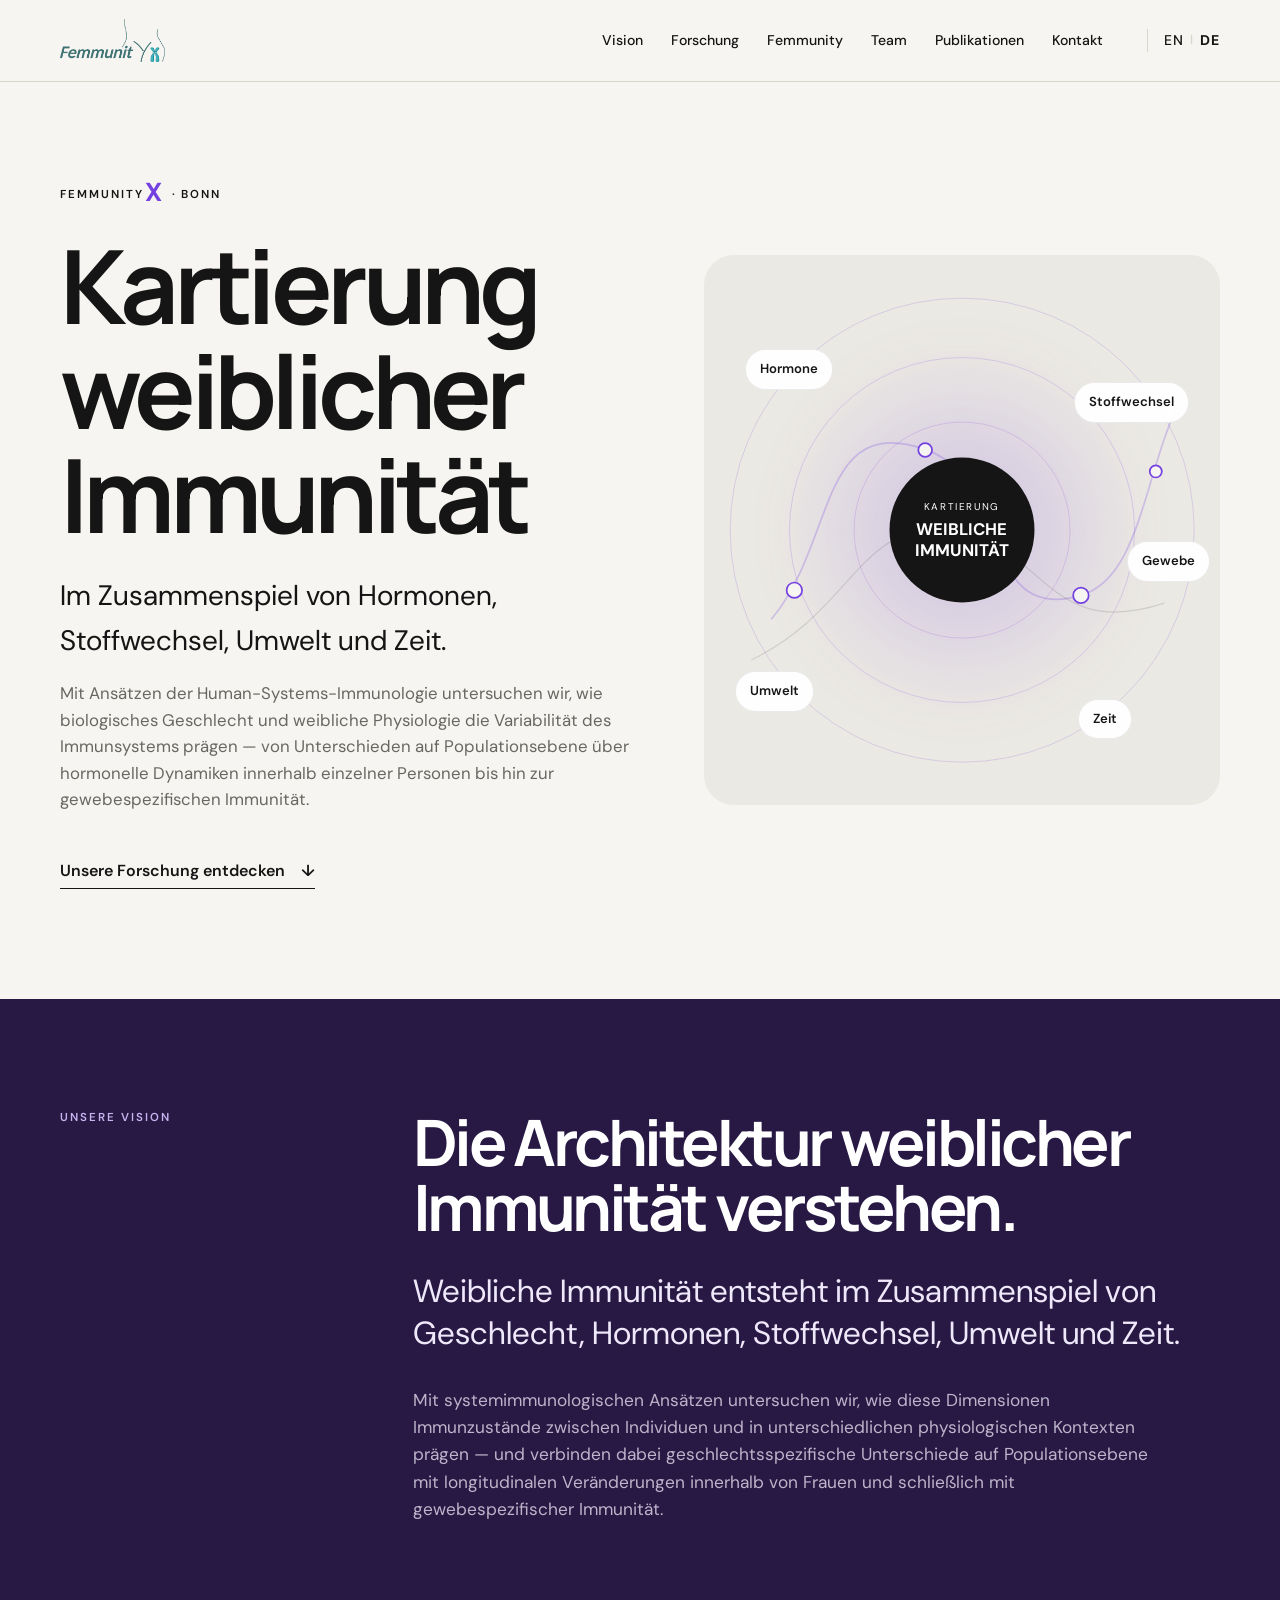
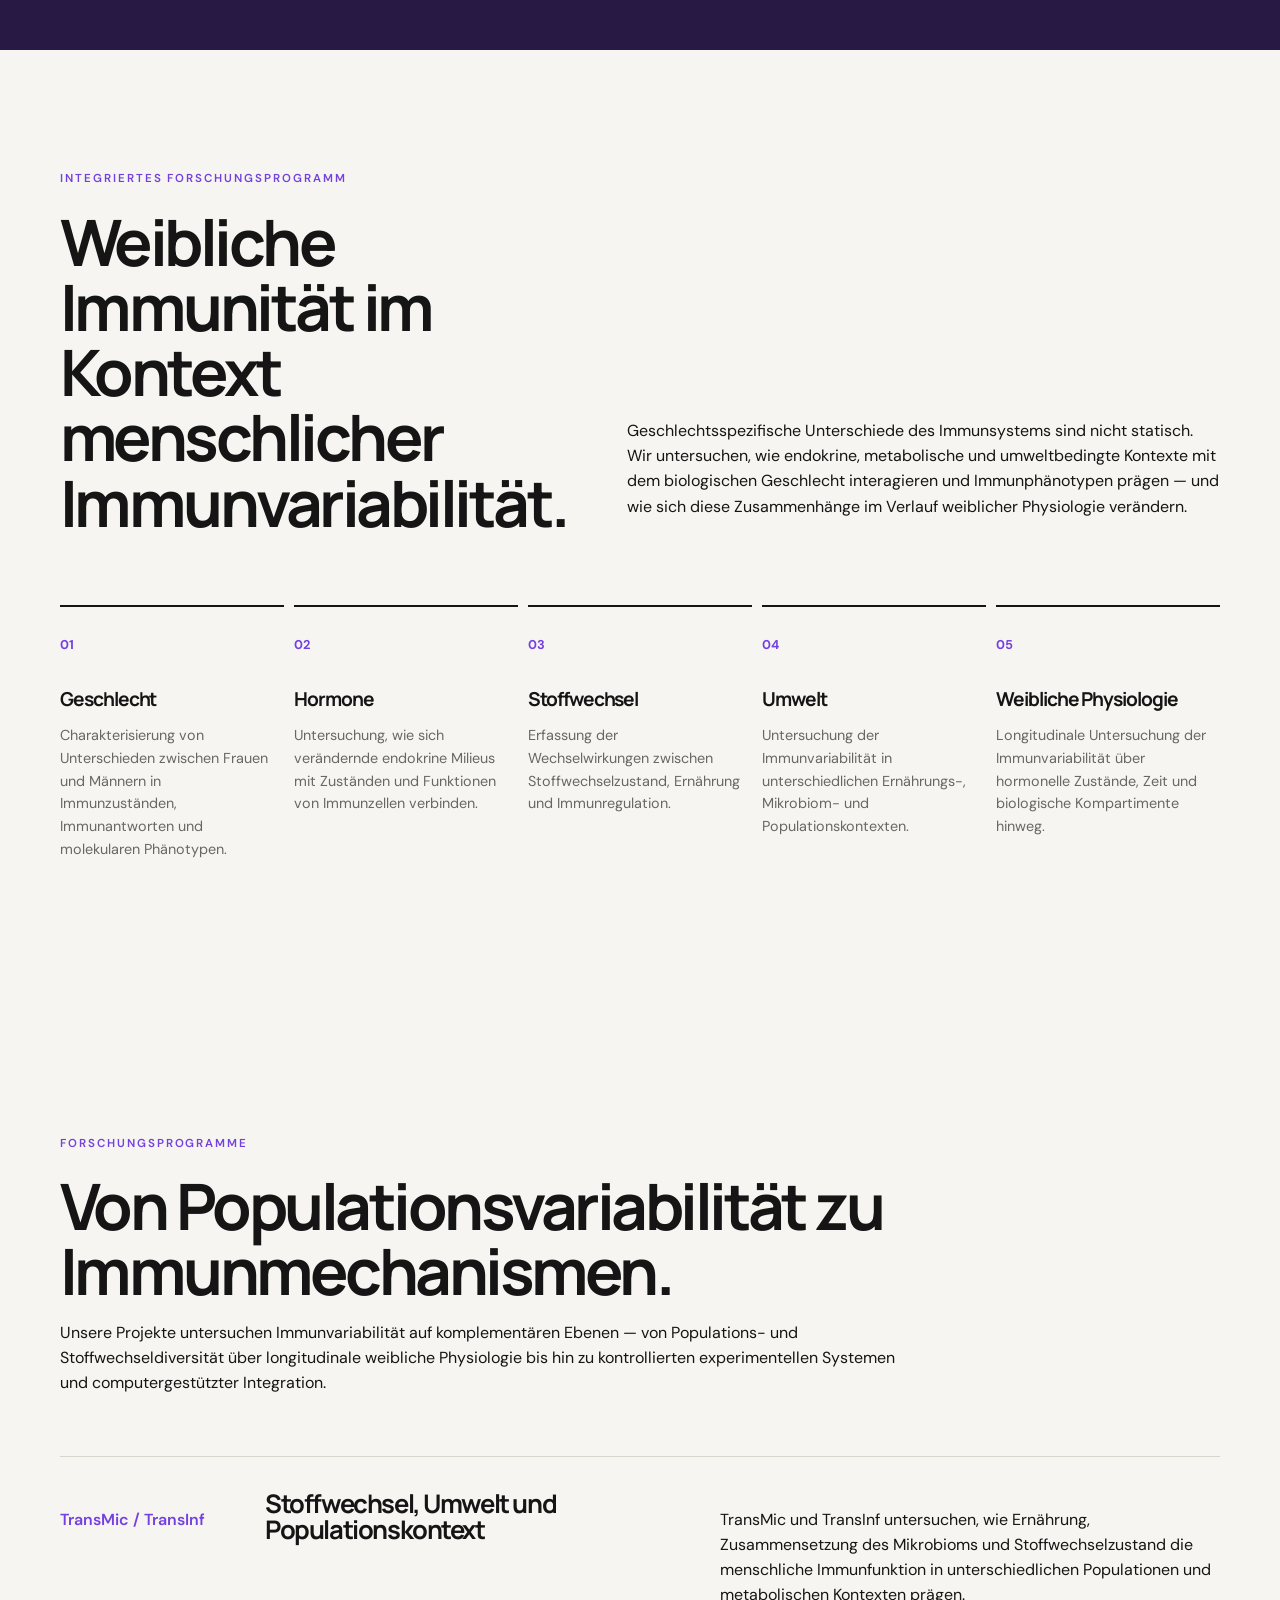
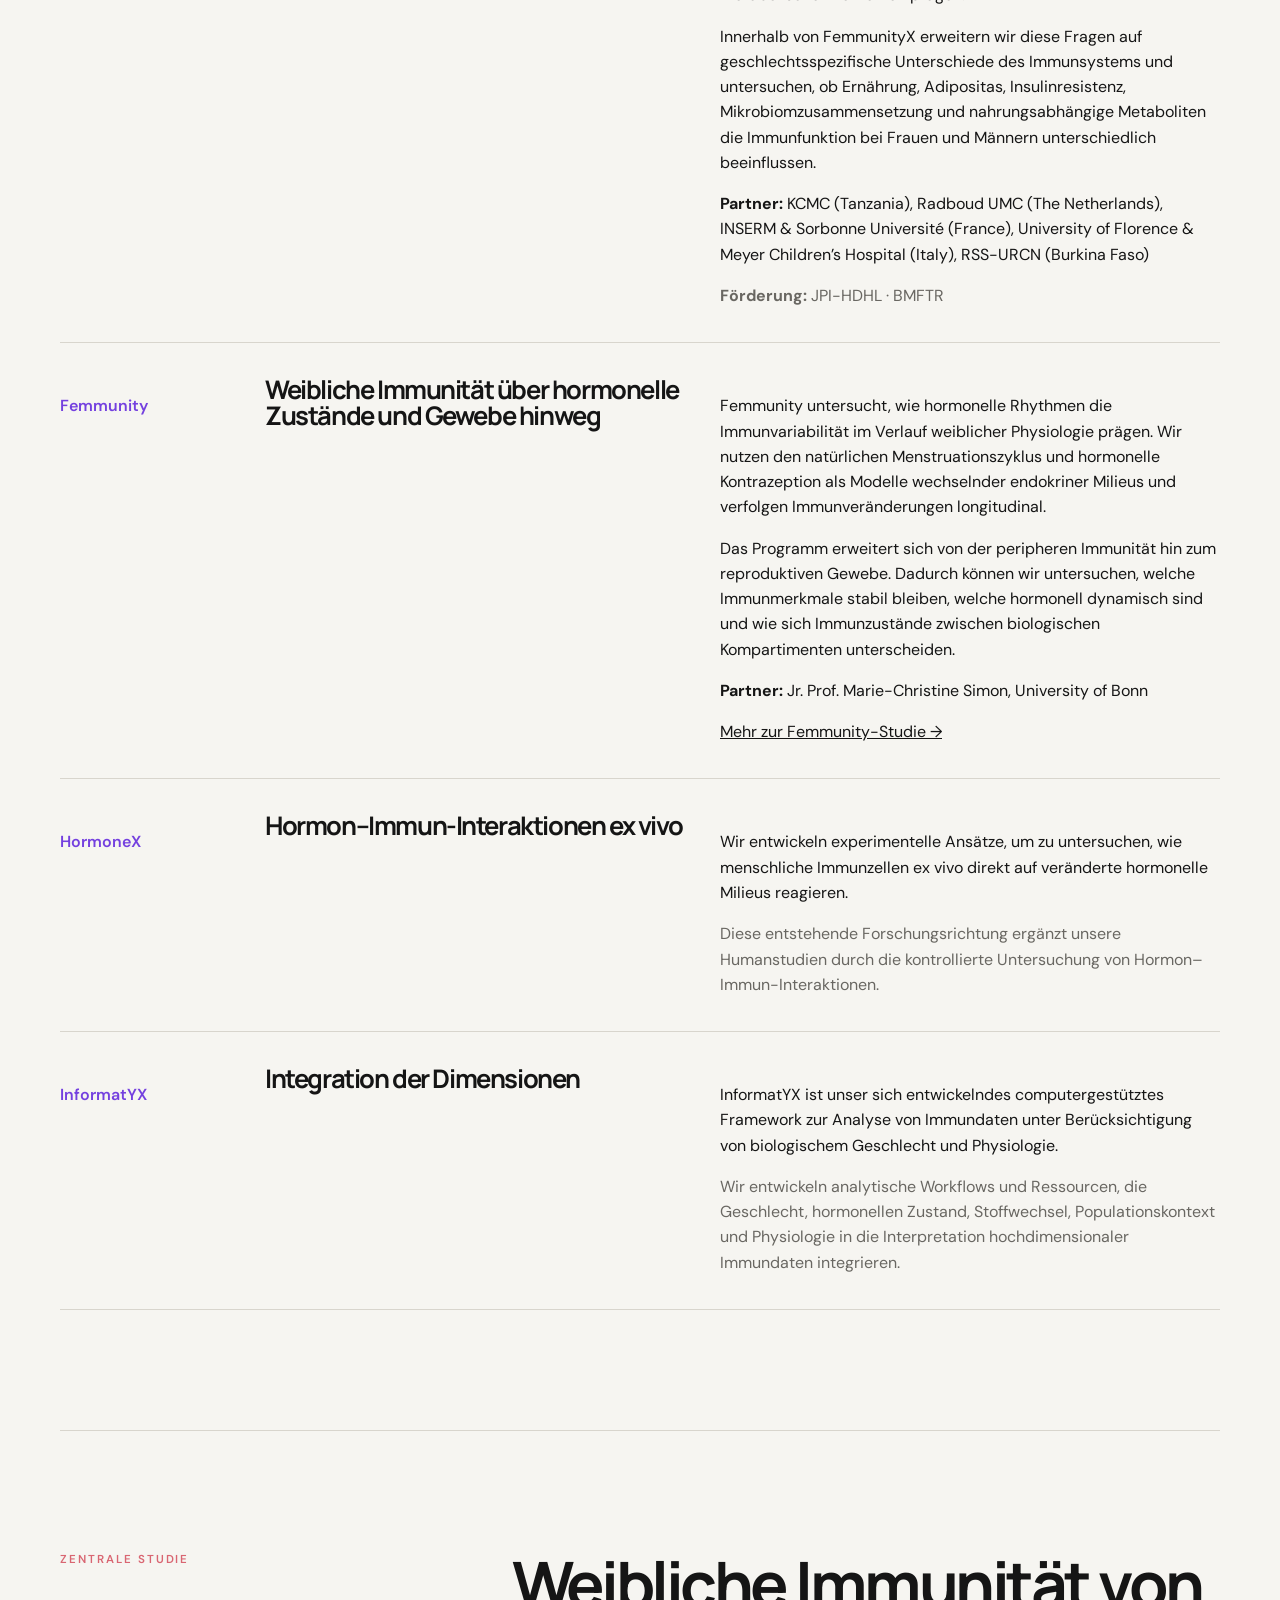
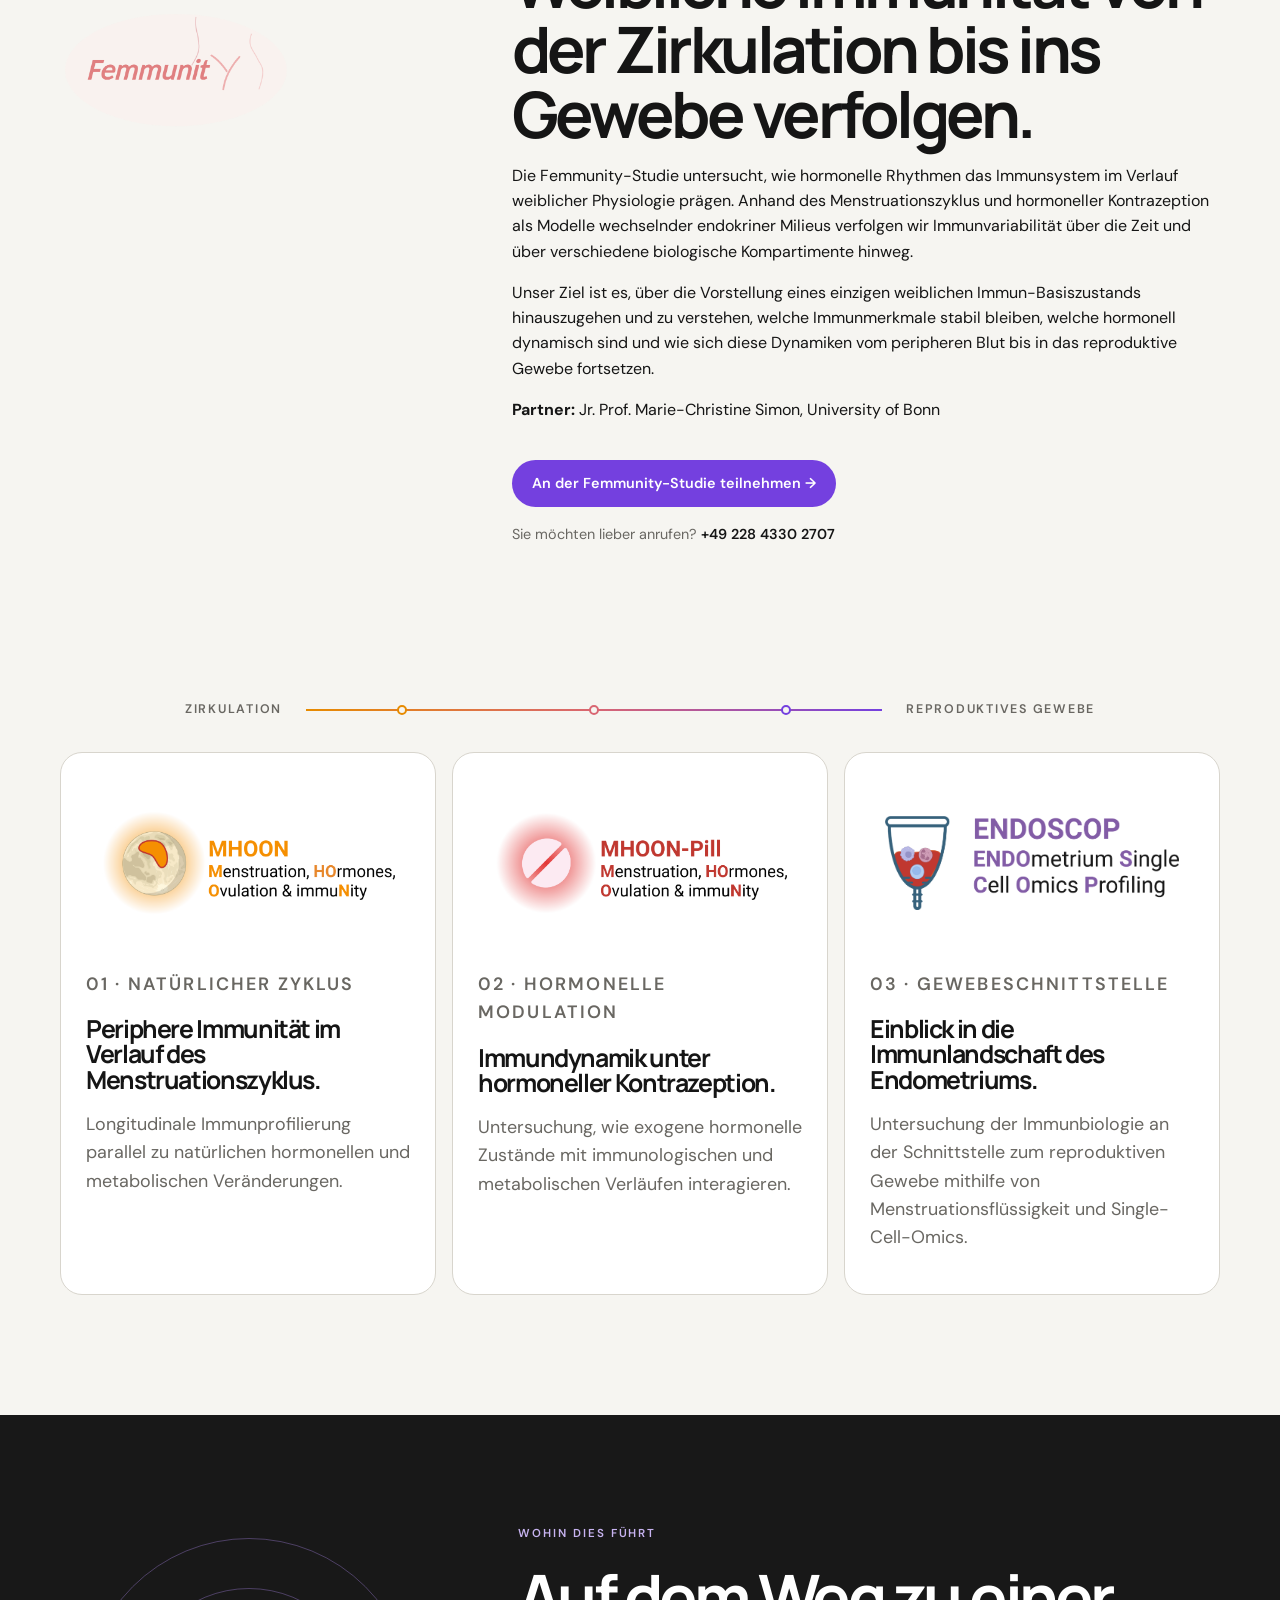
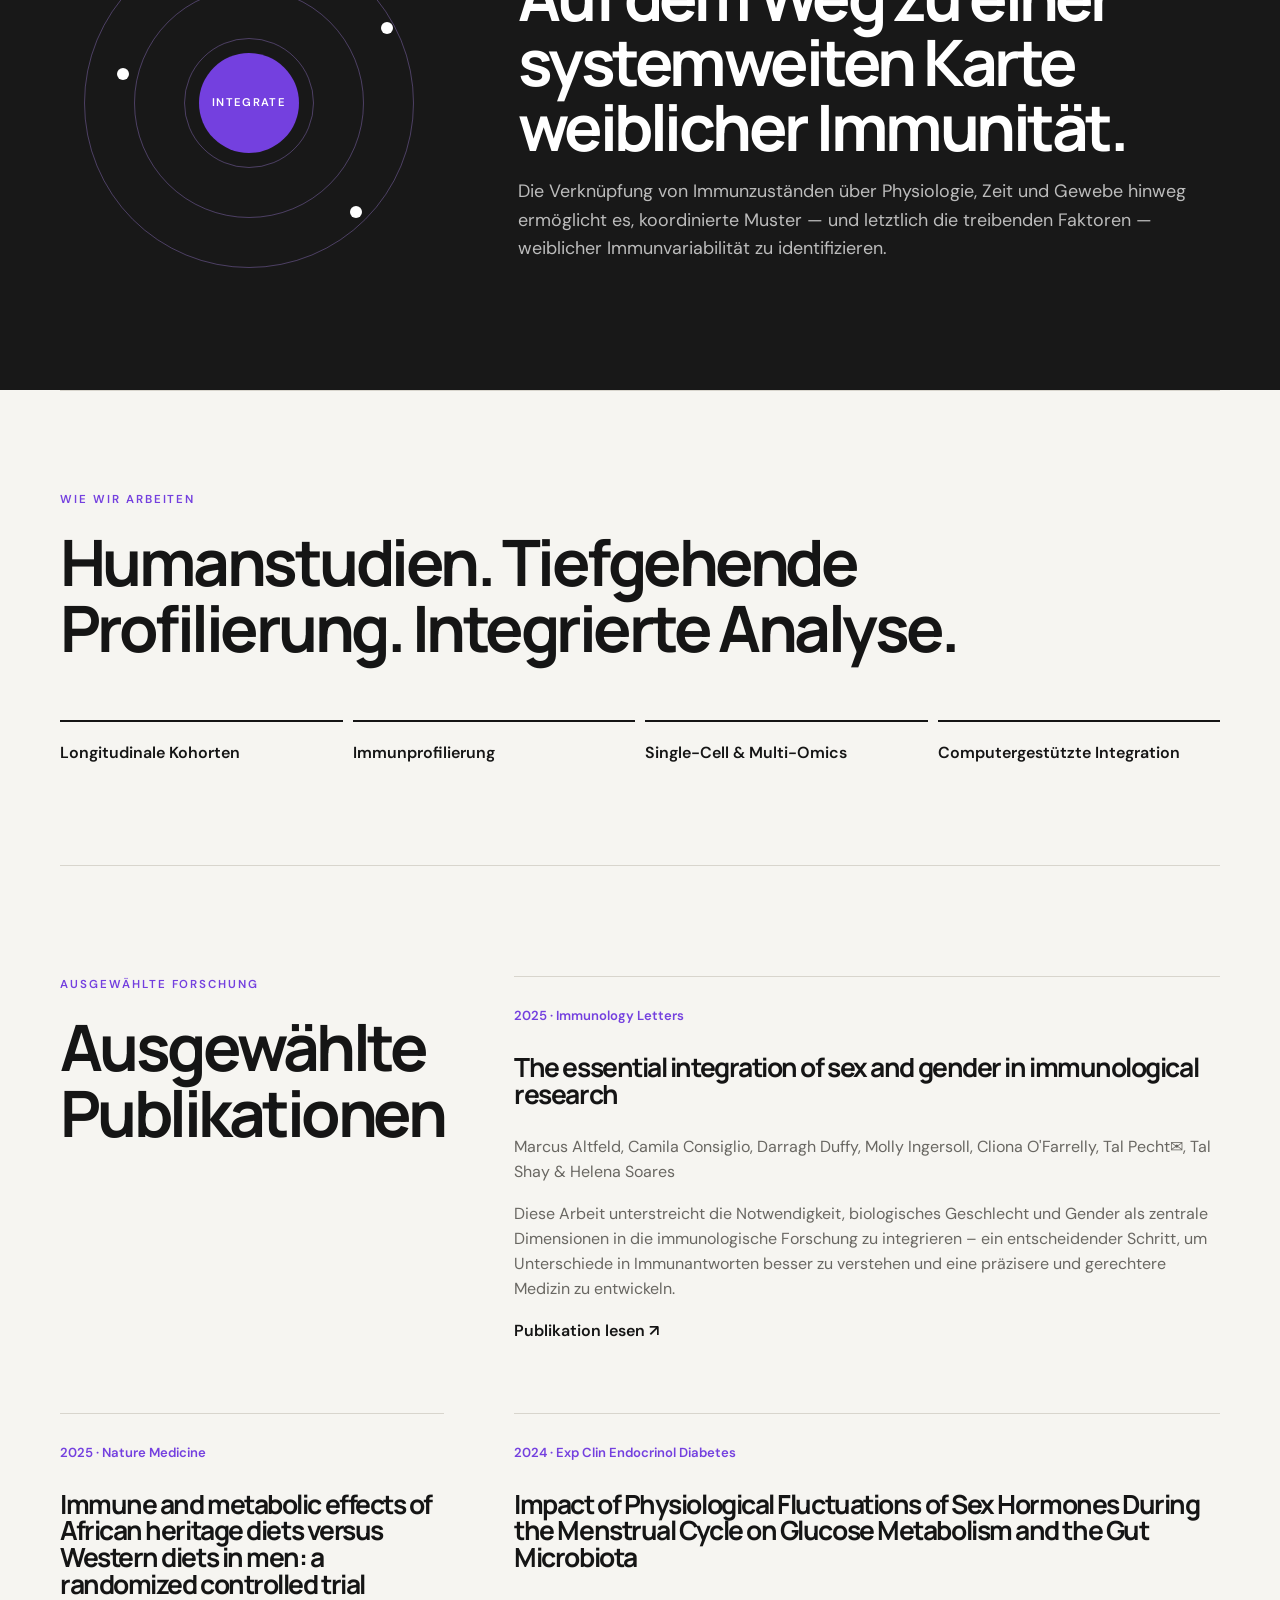
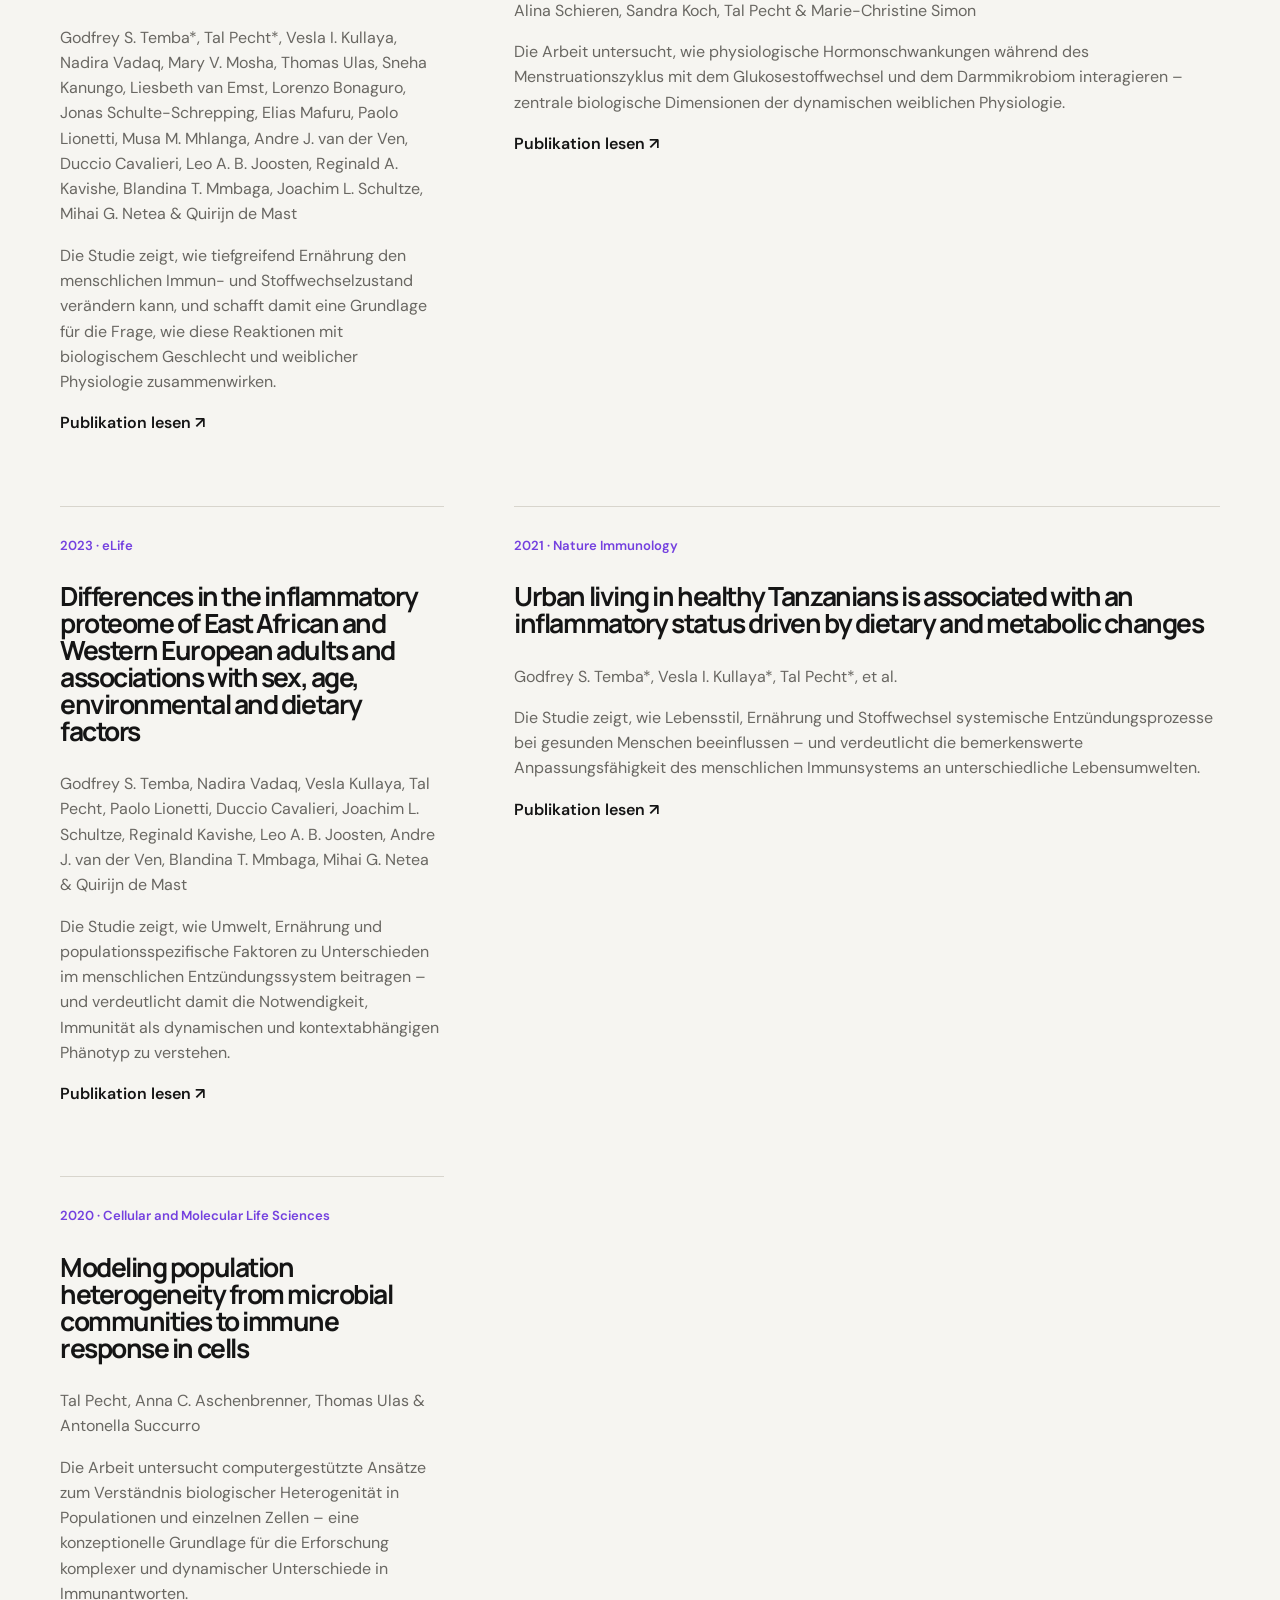
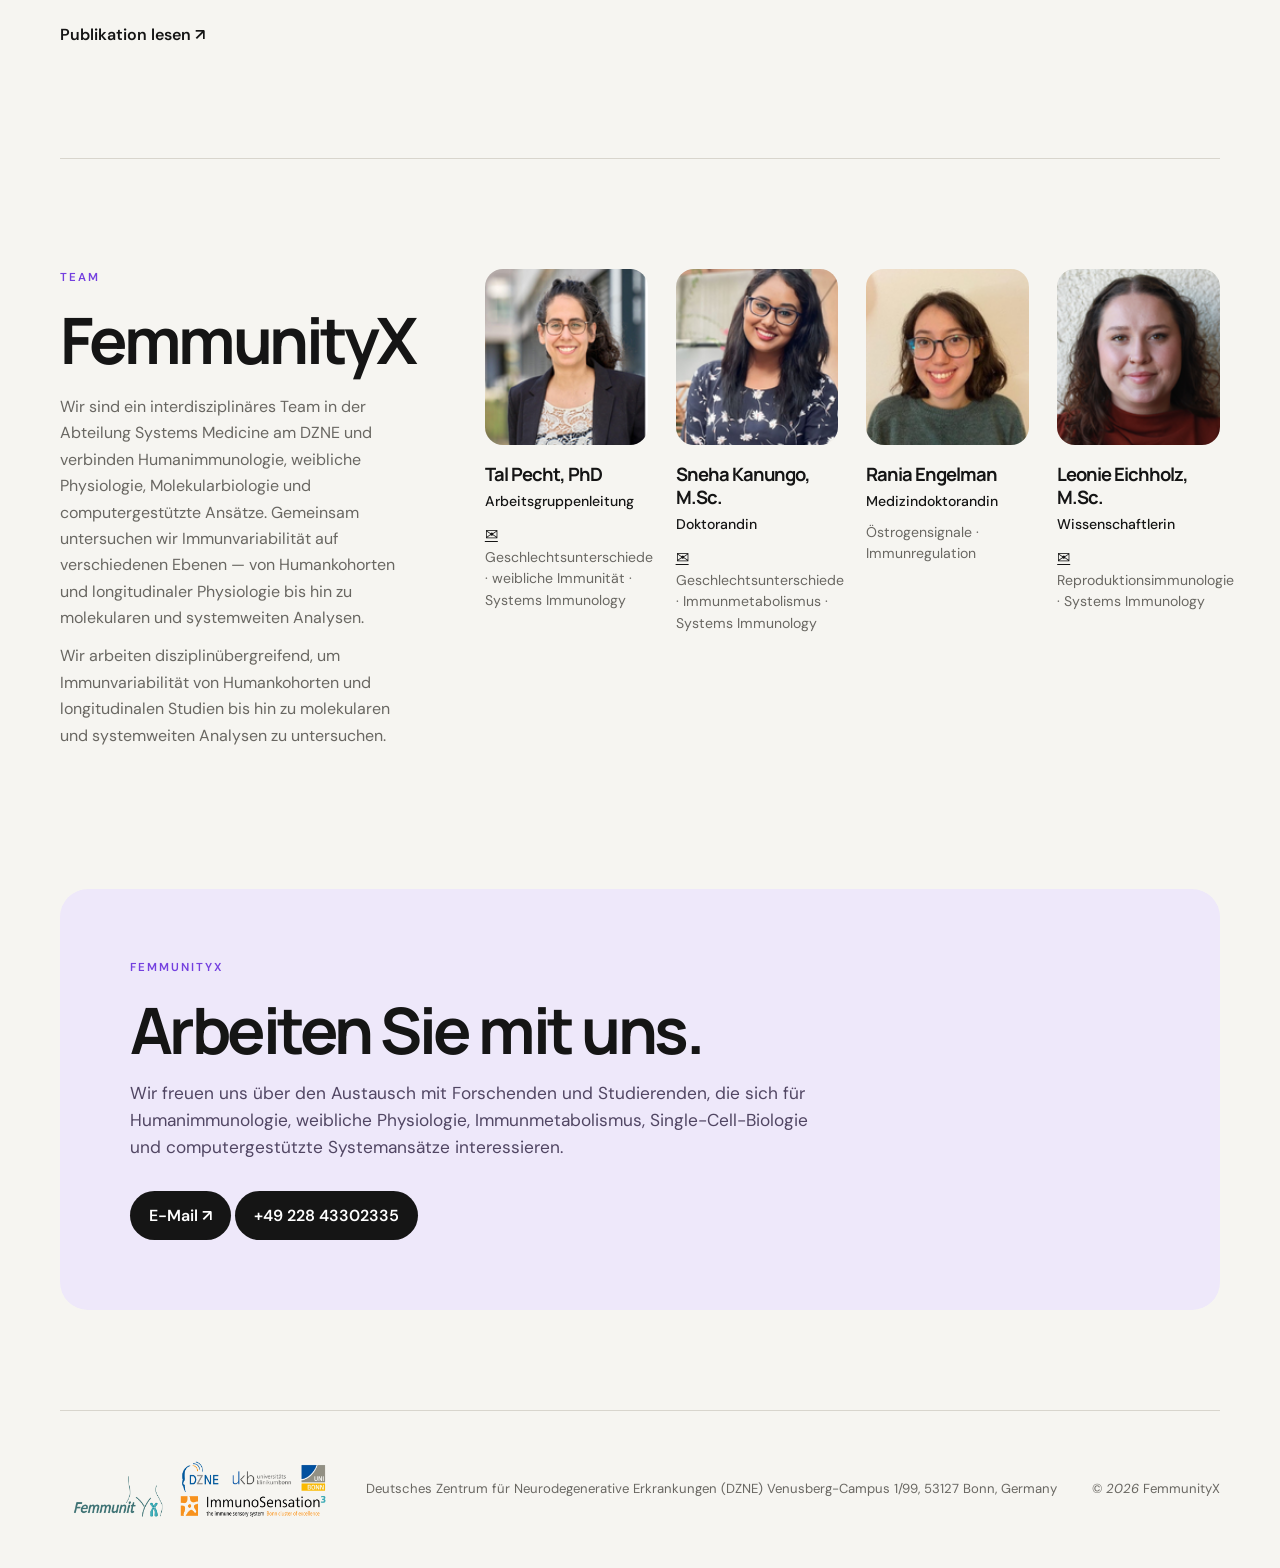
==== commit d9a6a3ea: "Update de.html" ====
--- a/de.html
+++ b/de.html
@@ -776,8 +776,6 @@
 
   </div>
 
-
-  ```html
 <!-- 2025 · IMMUNOLOGY LETTERS -->
 <article>
 
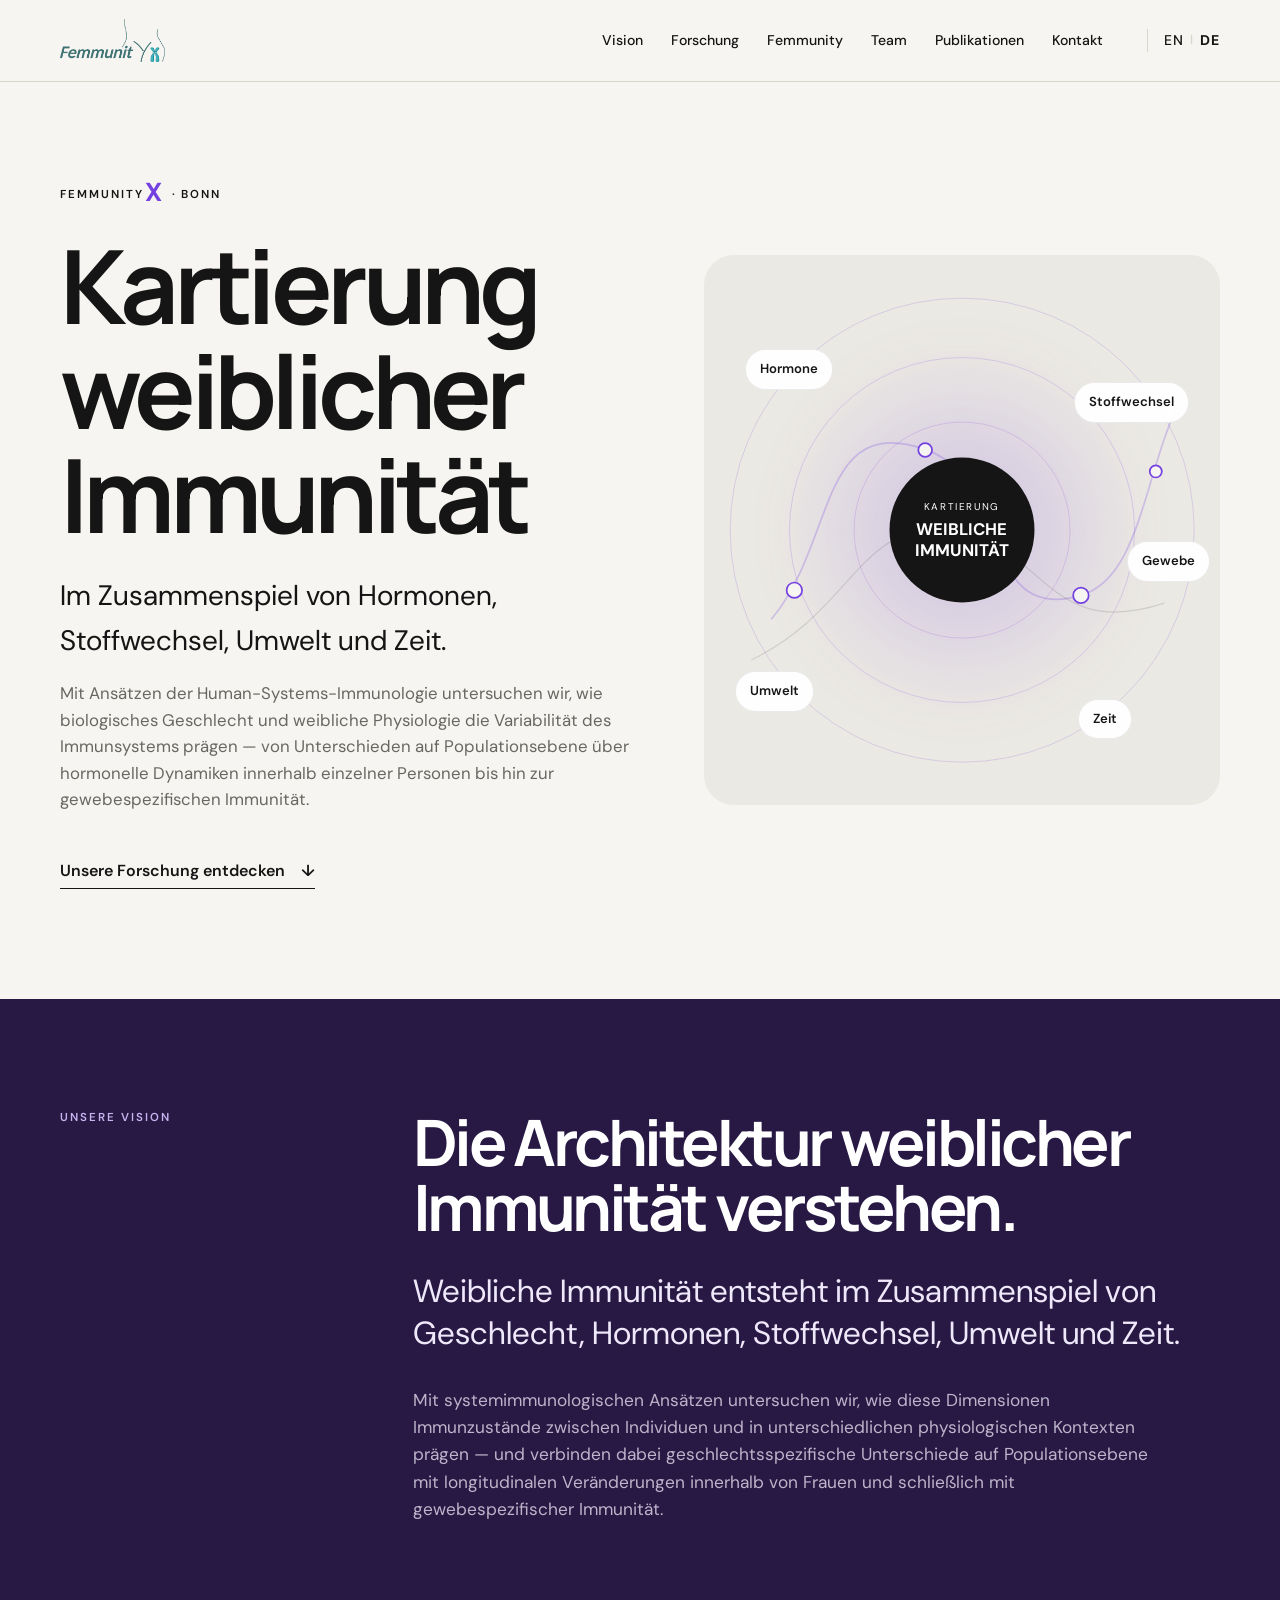
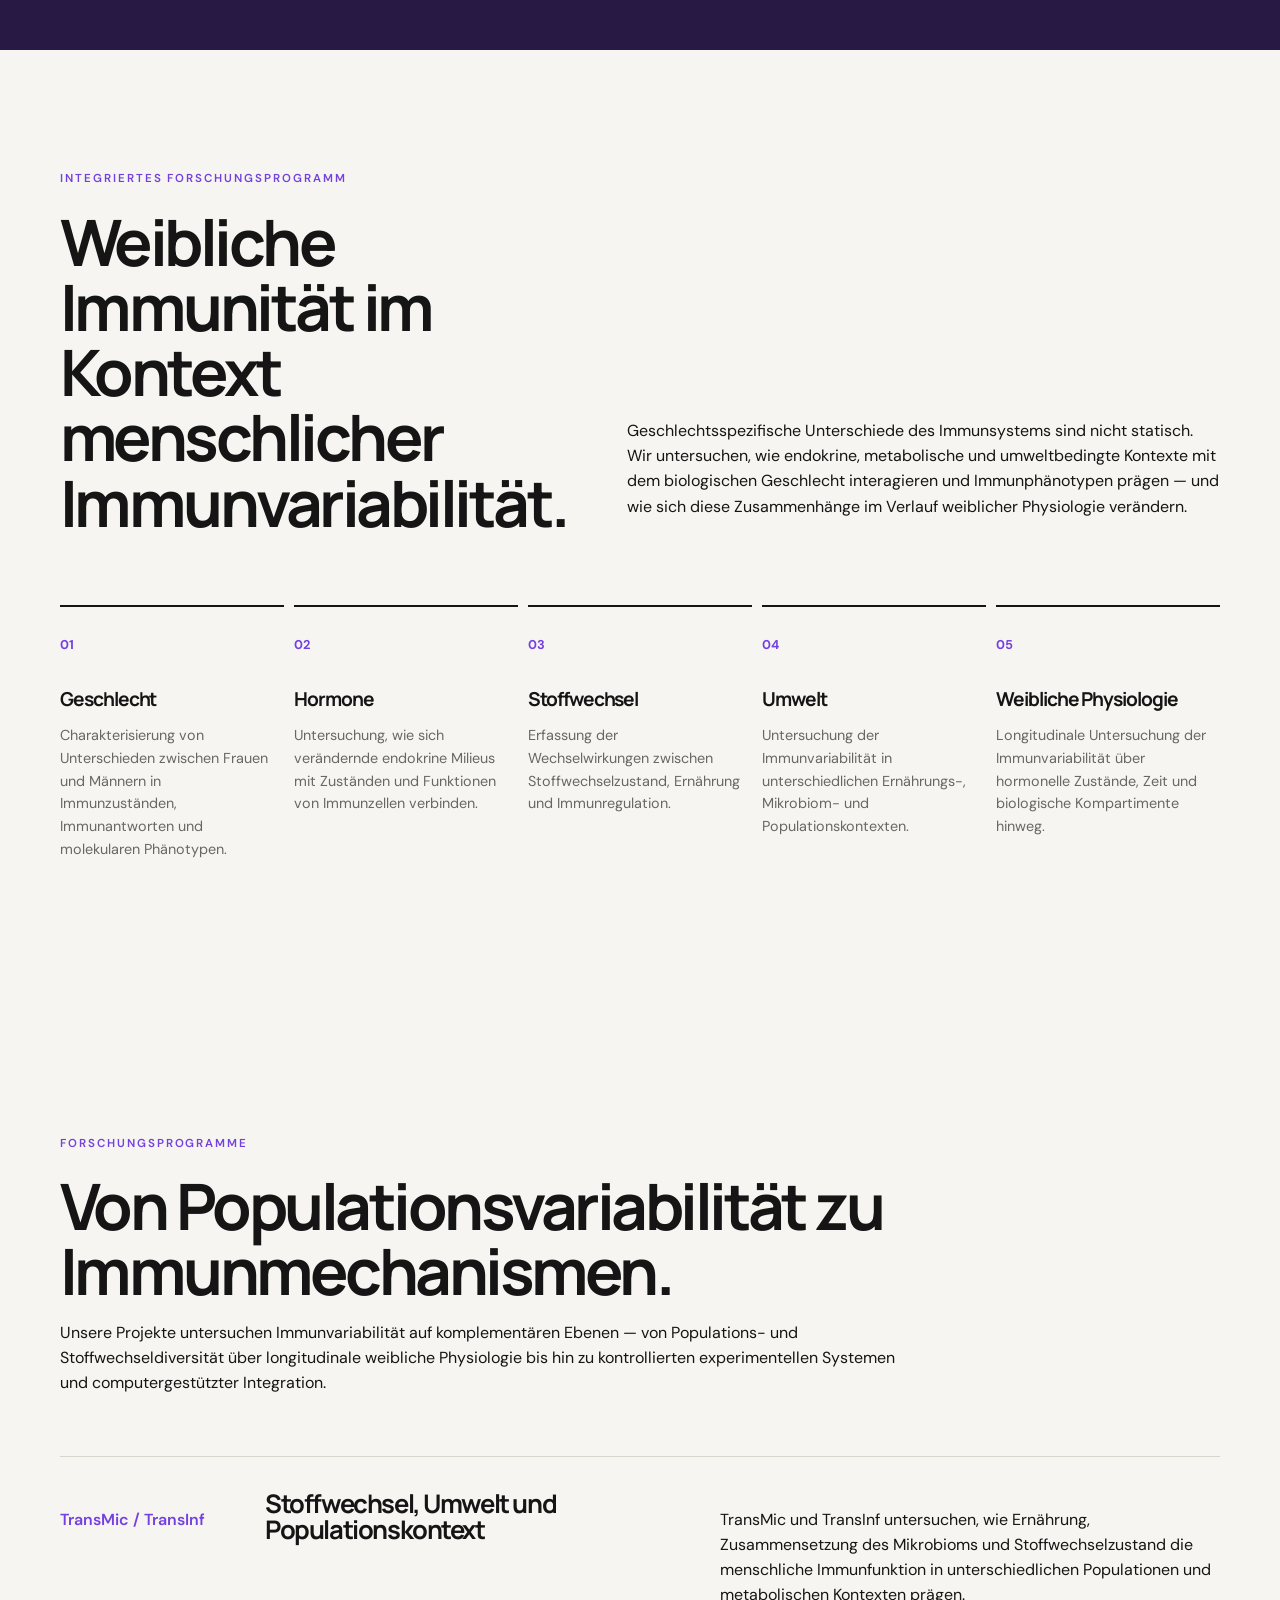
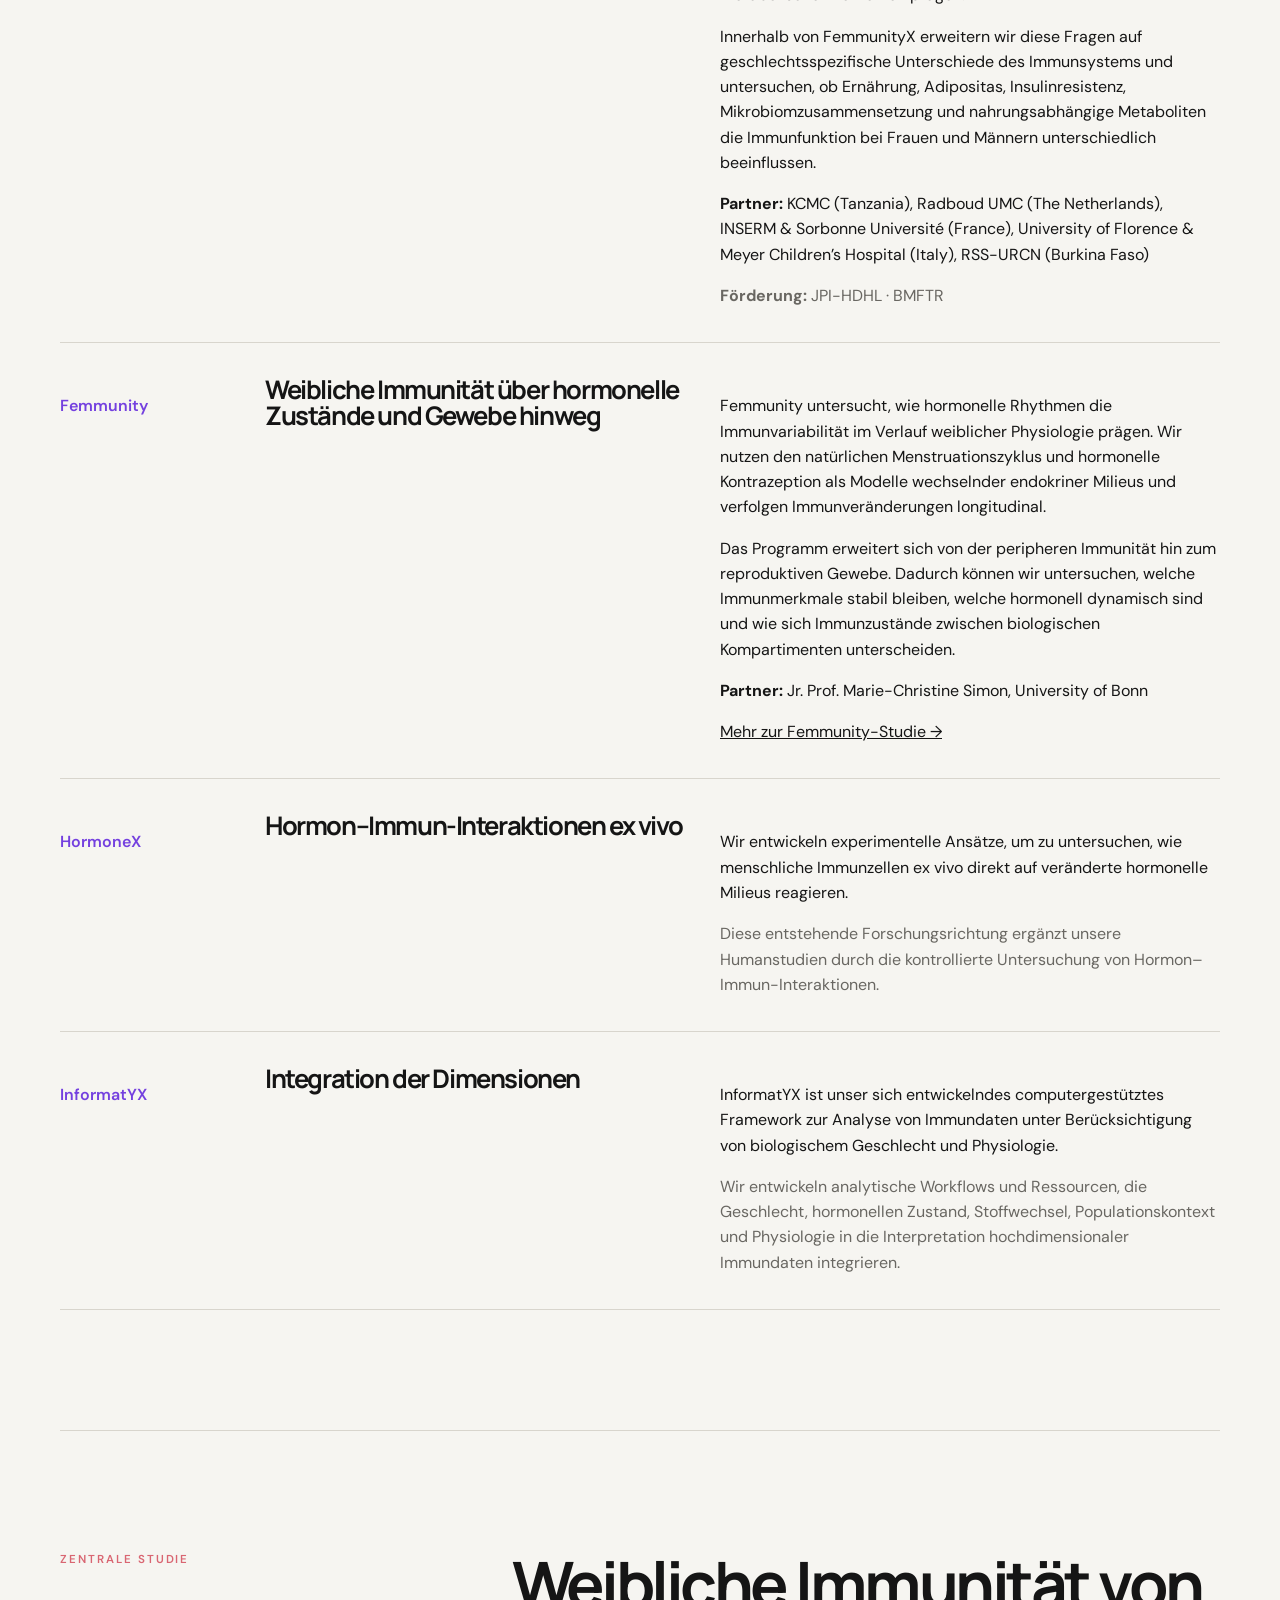
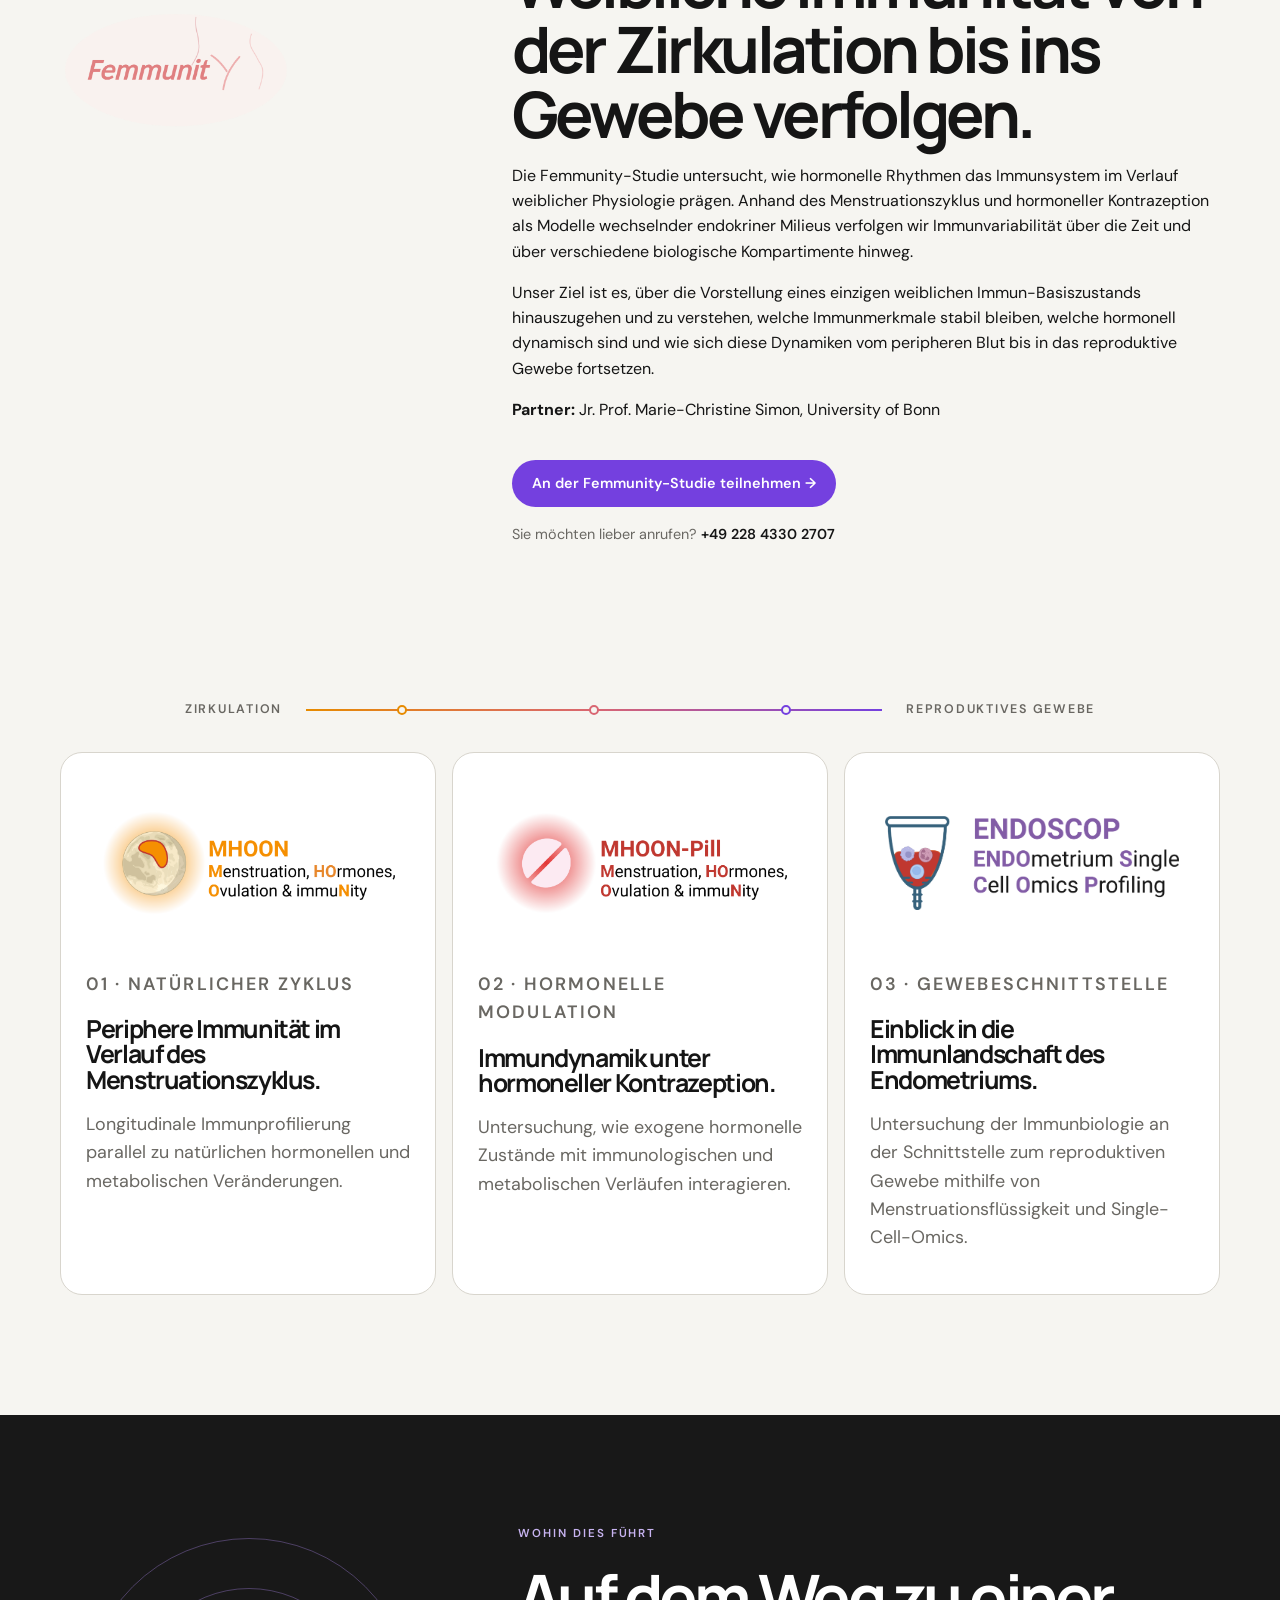
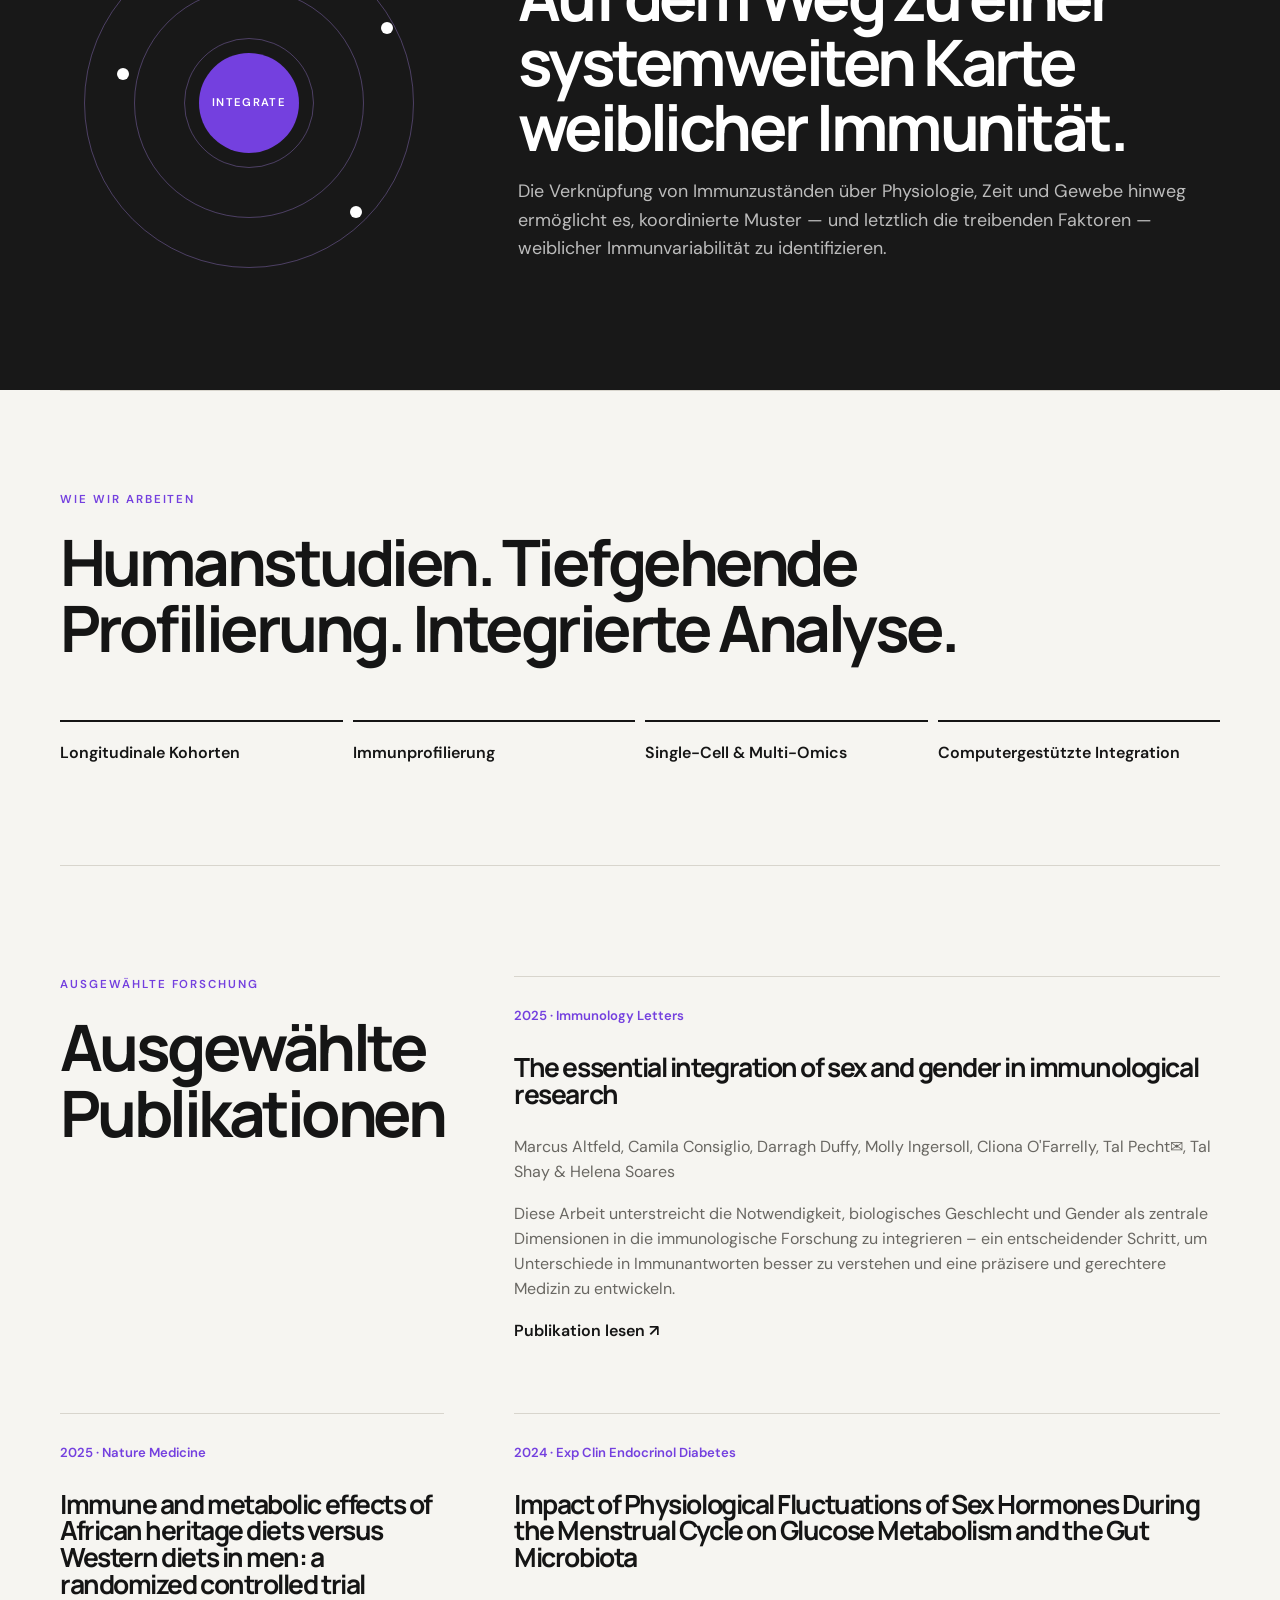
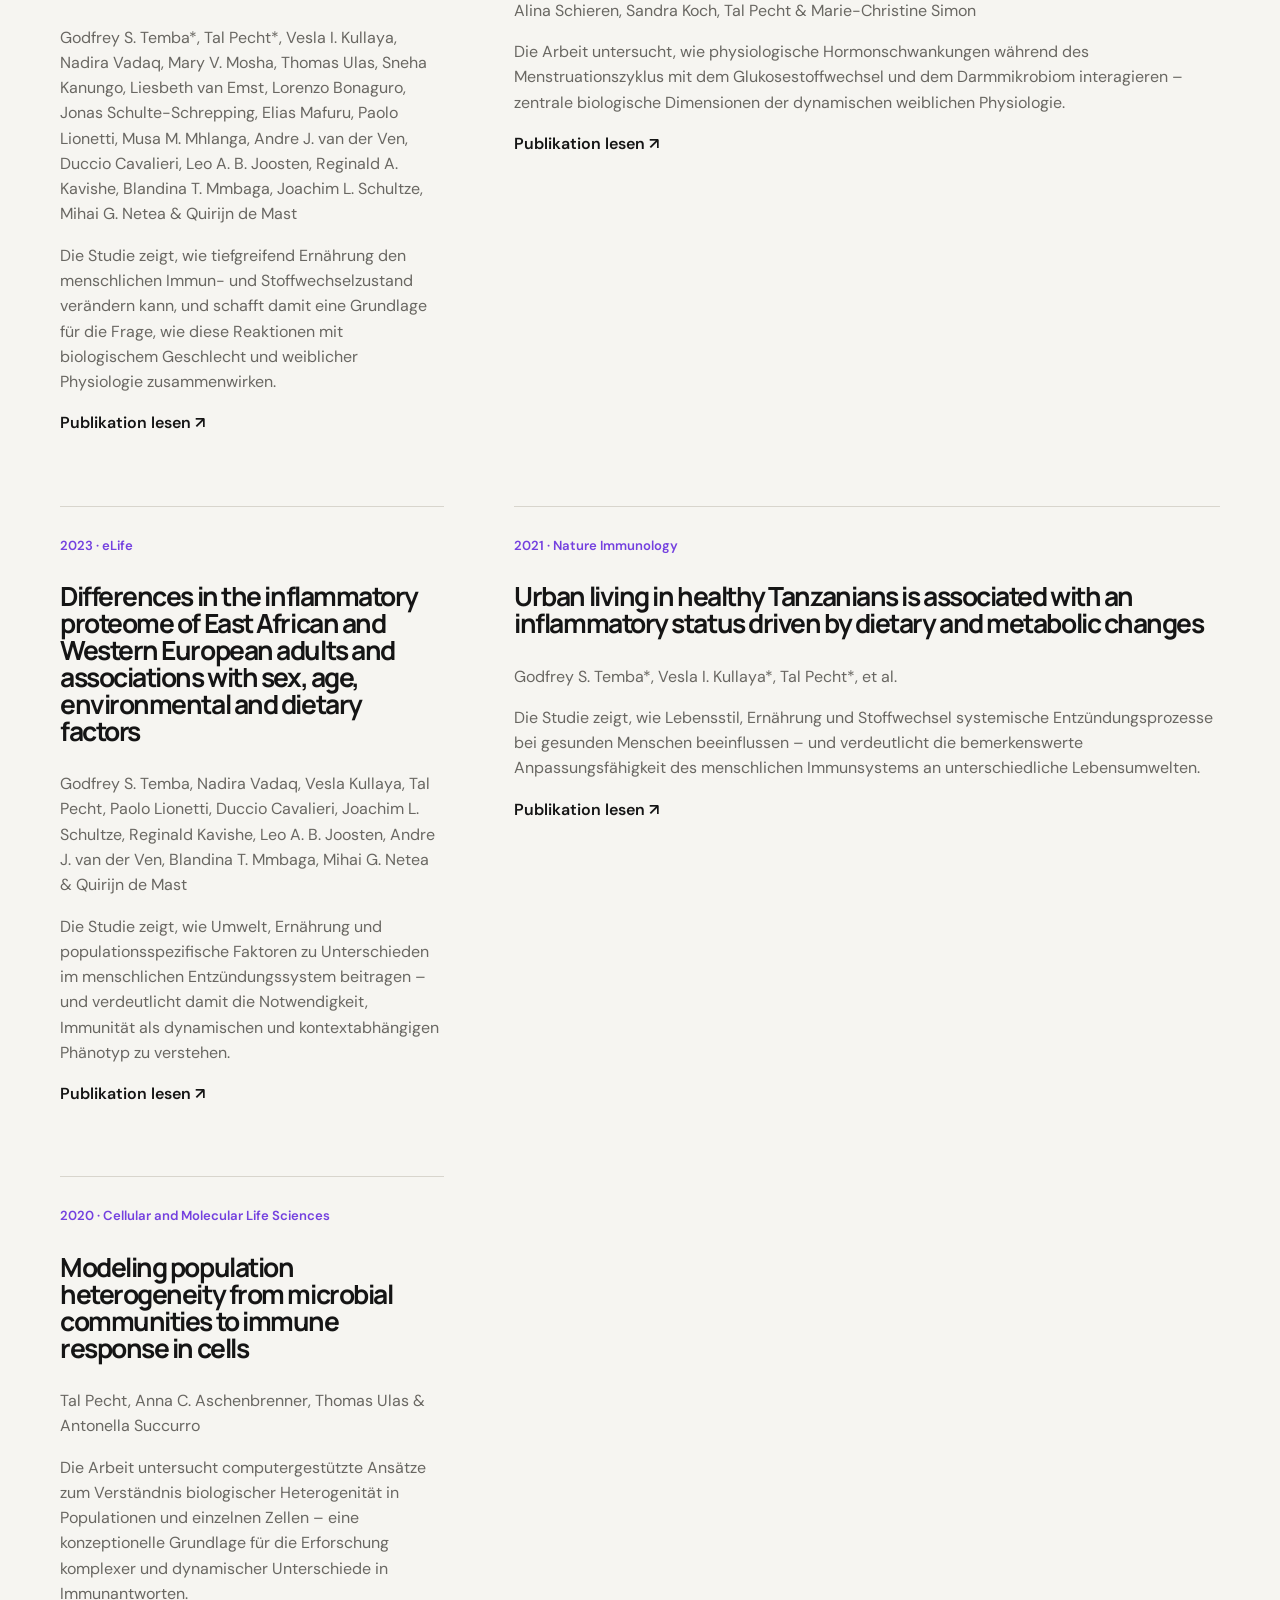
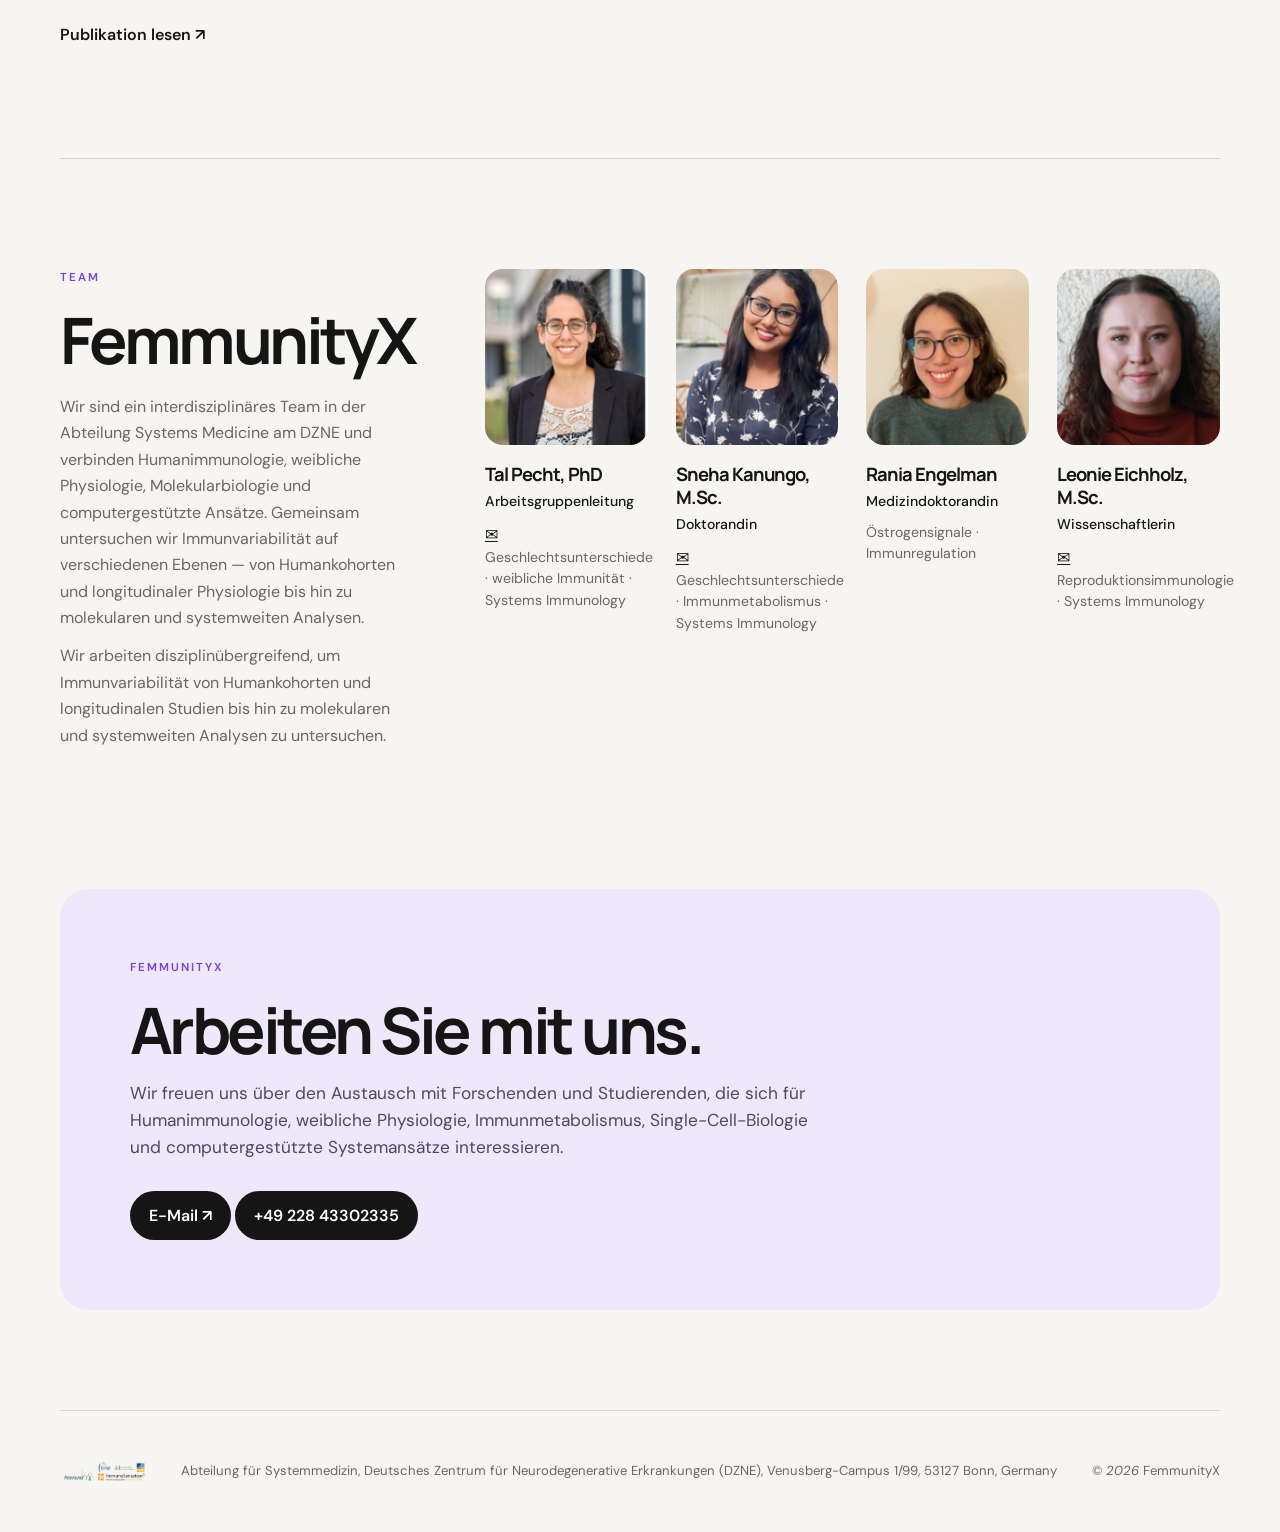
==== commit 9c80a3fa: "Update de.html" ====
--- a/de.html
+++ b/de.html
@@ -1200,7 +1200,8 @@
   >
 
   <span>
-    Deutsches Zentrum für Neurodegenerative Erkrankungen (DZNE)
+    Abteilung für Systemmedizin,
+    Deutsches Zentrum für Neurodegenerative Erkrankungen (DZNE),
     Venusberg-Campus 1/99, 53127 Bonn, Germany
   </span>
 
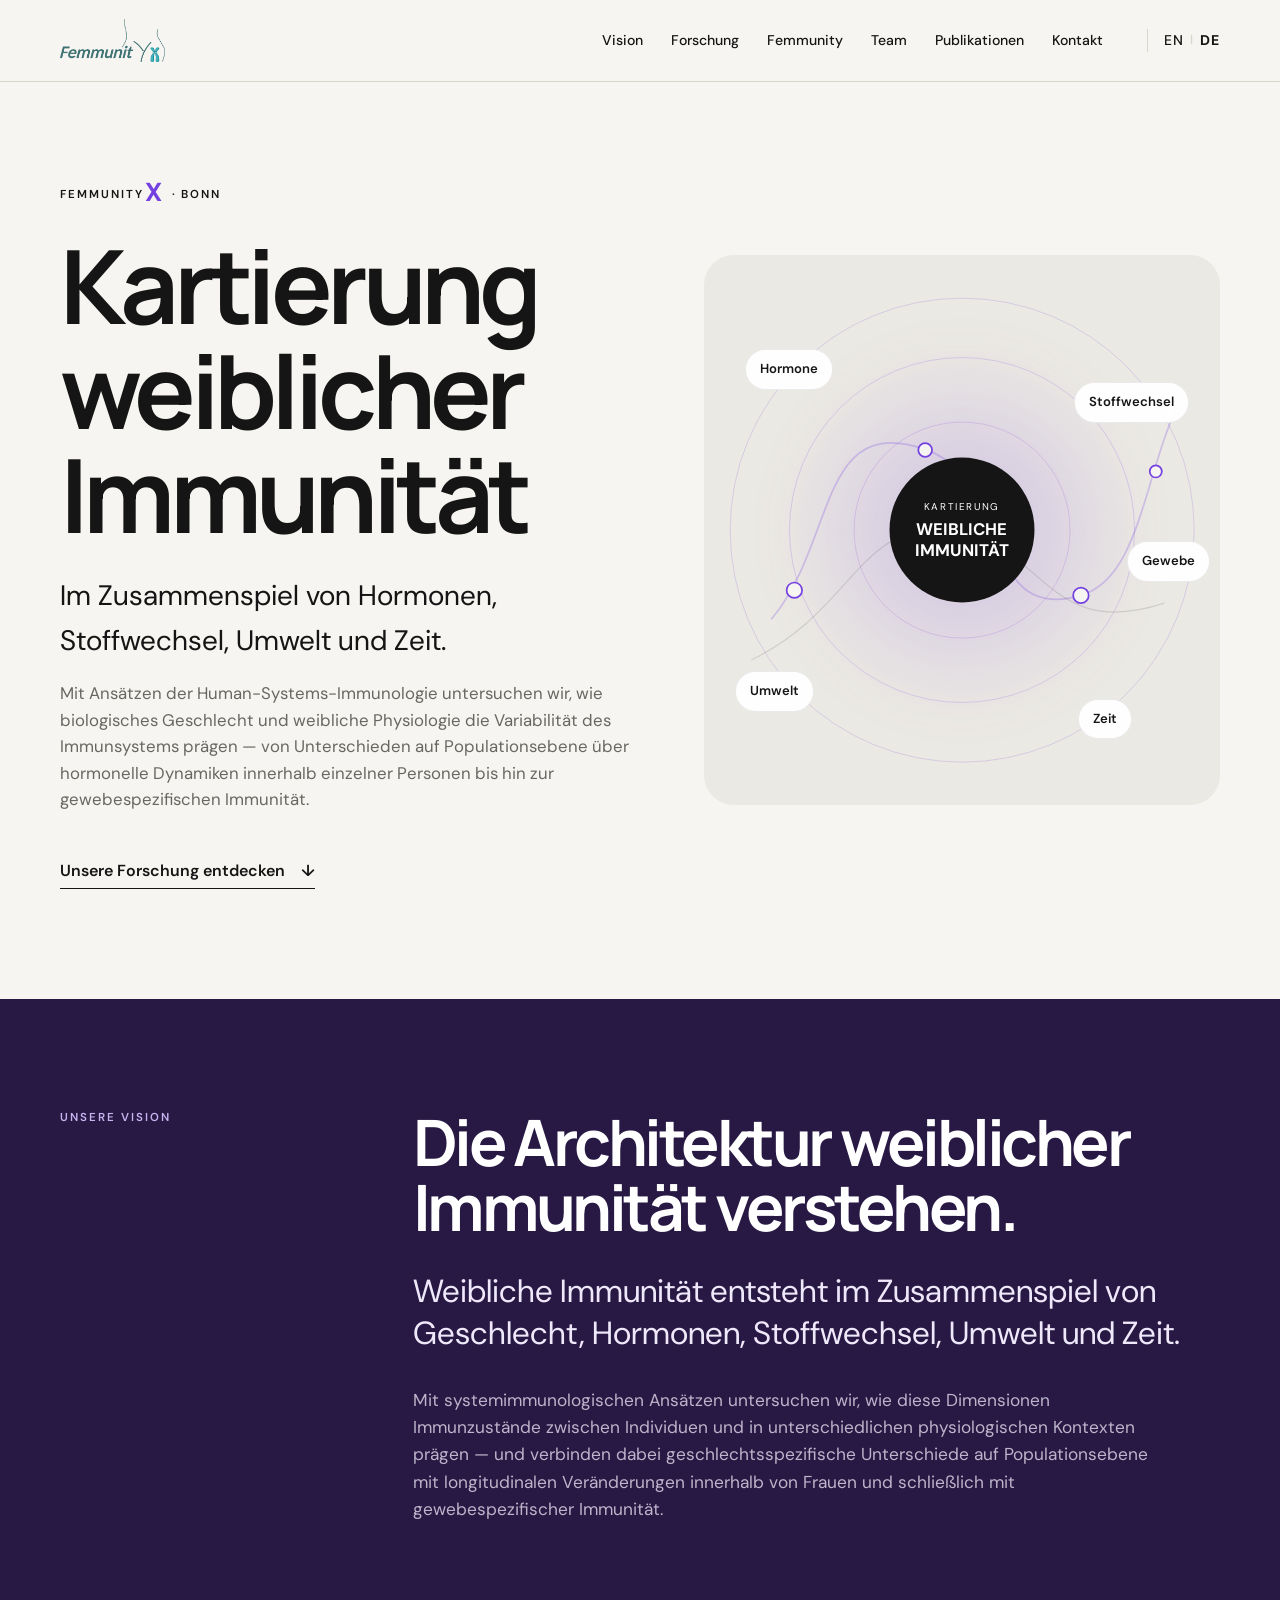
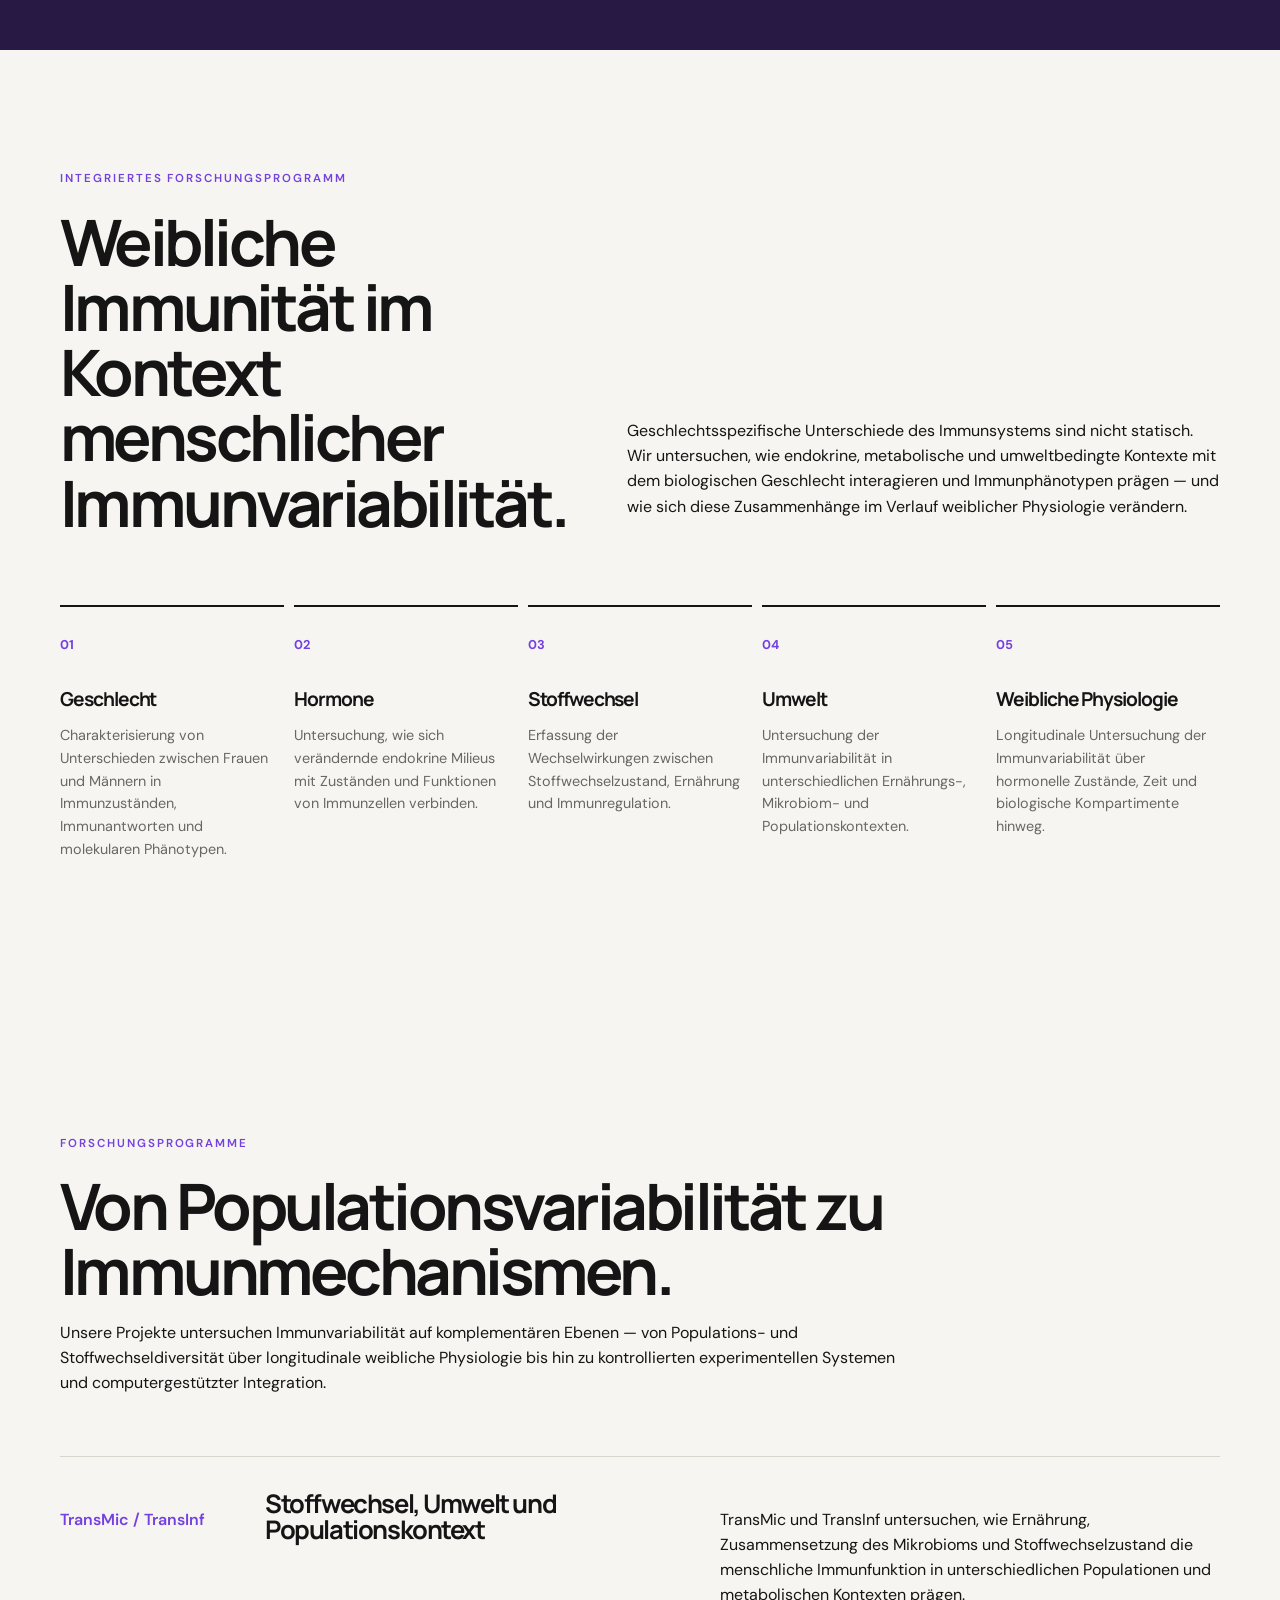
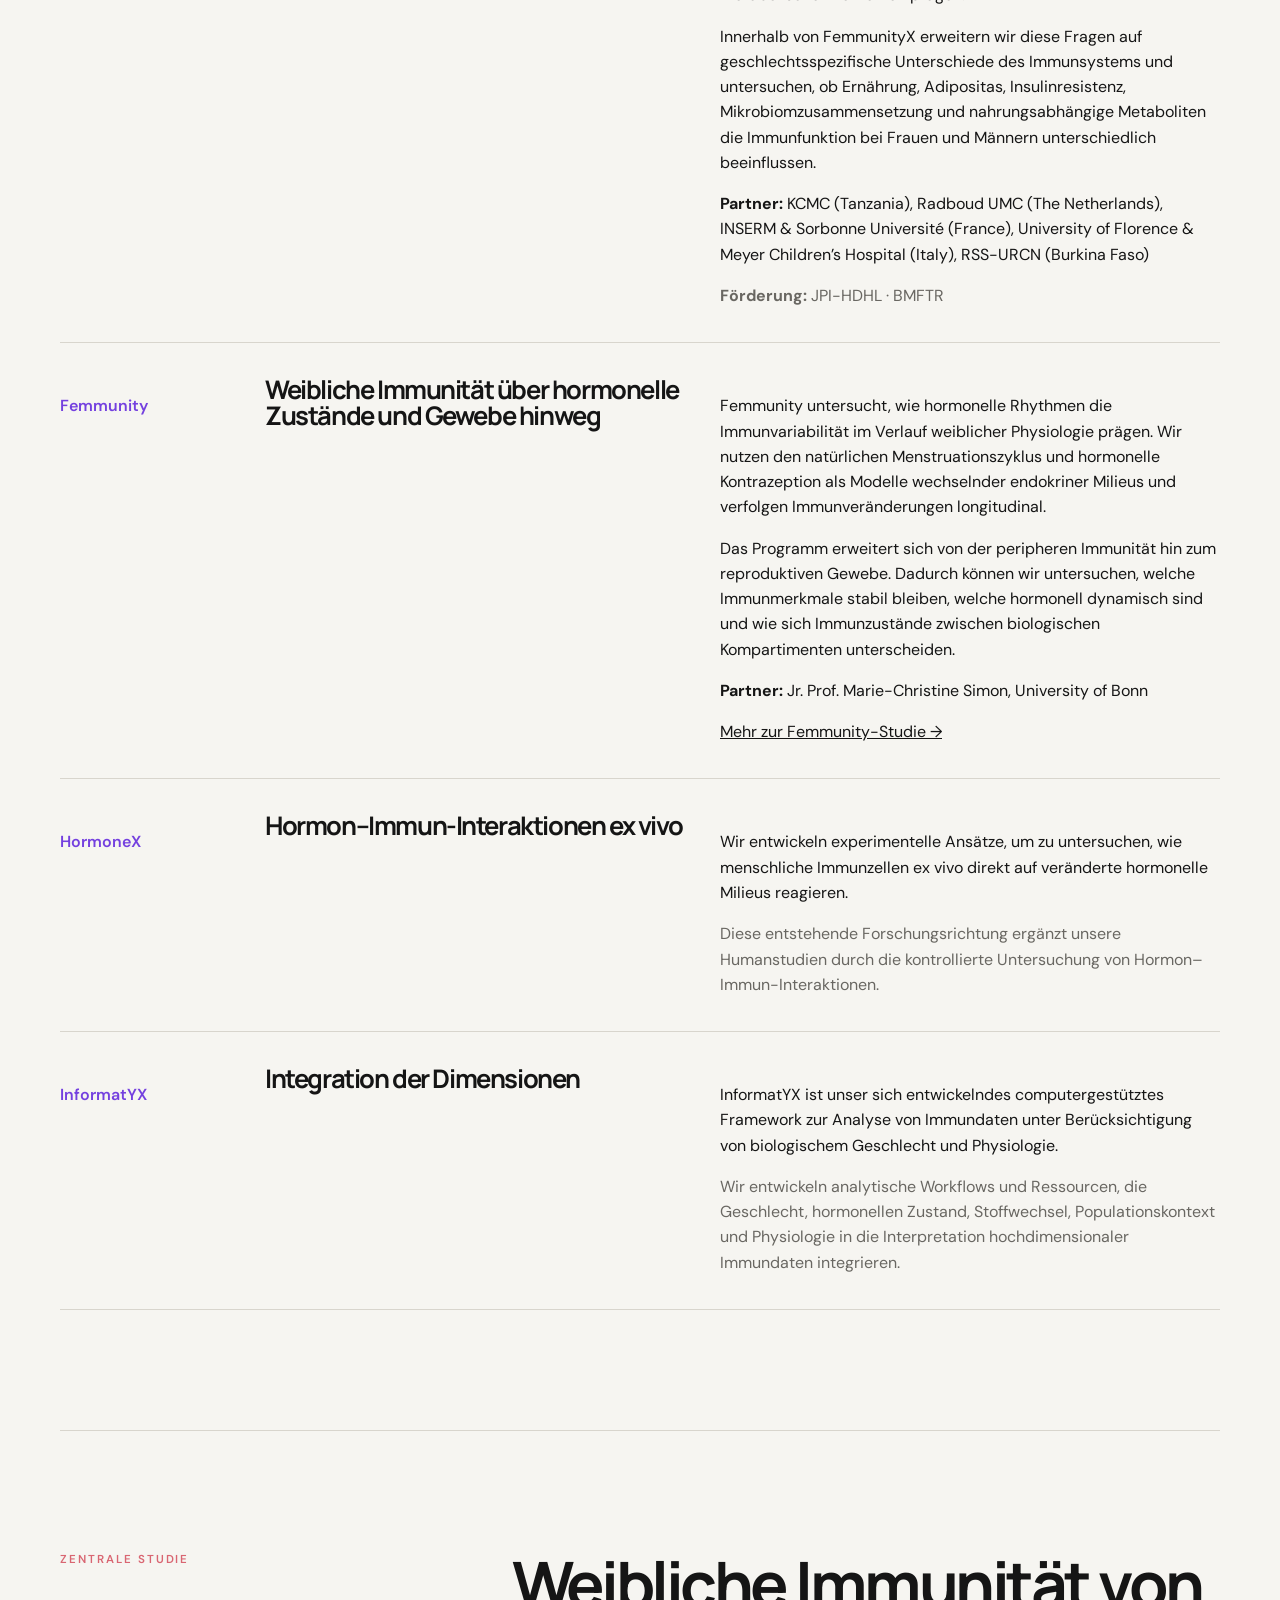
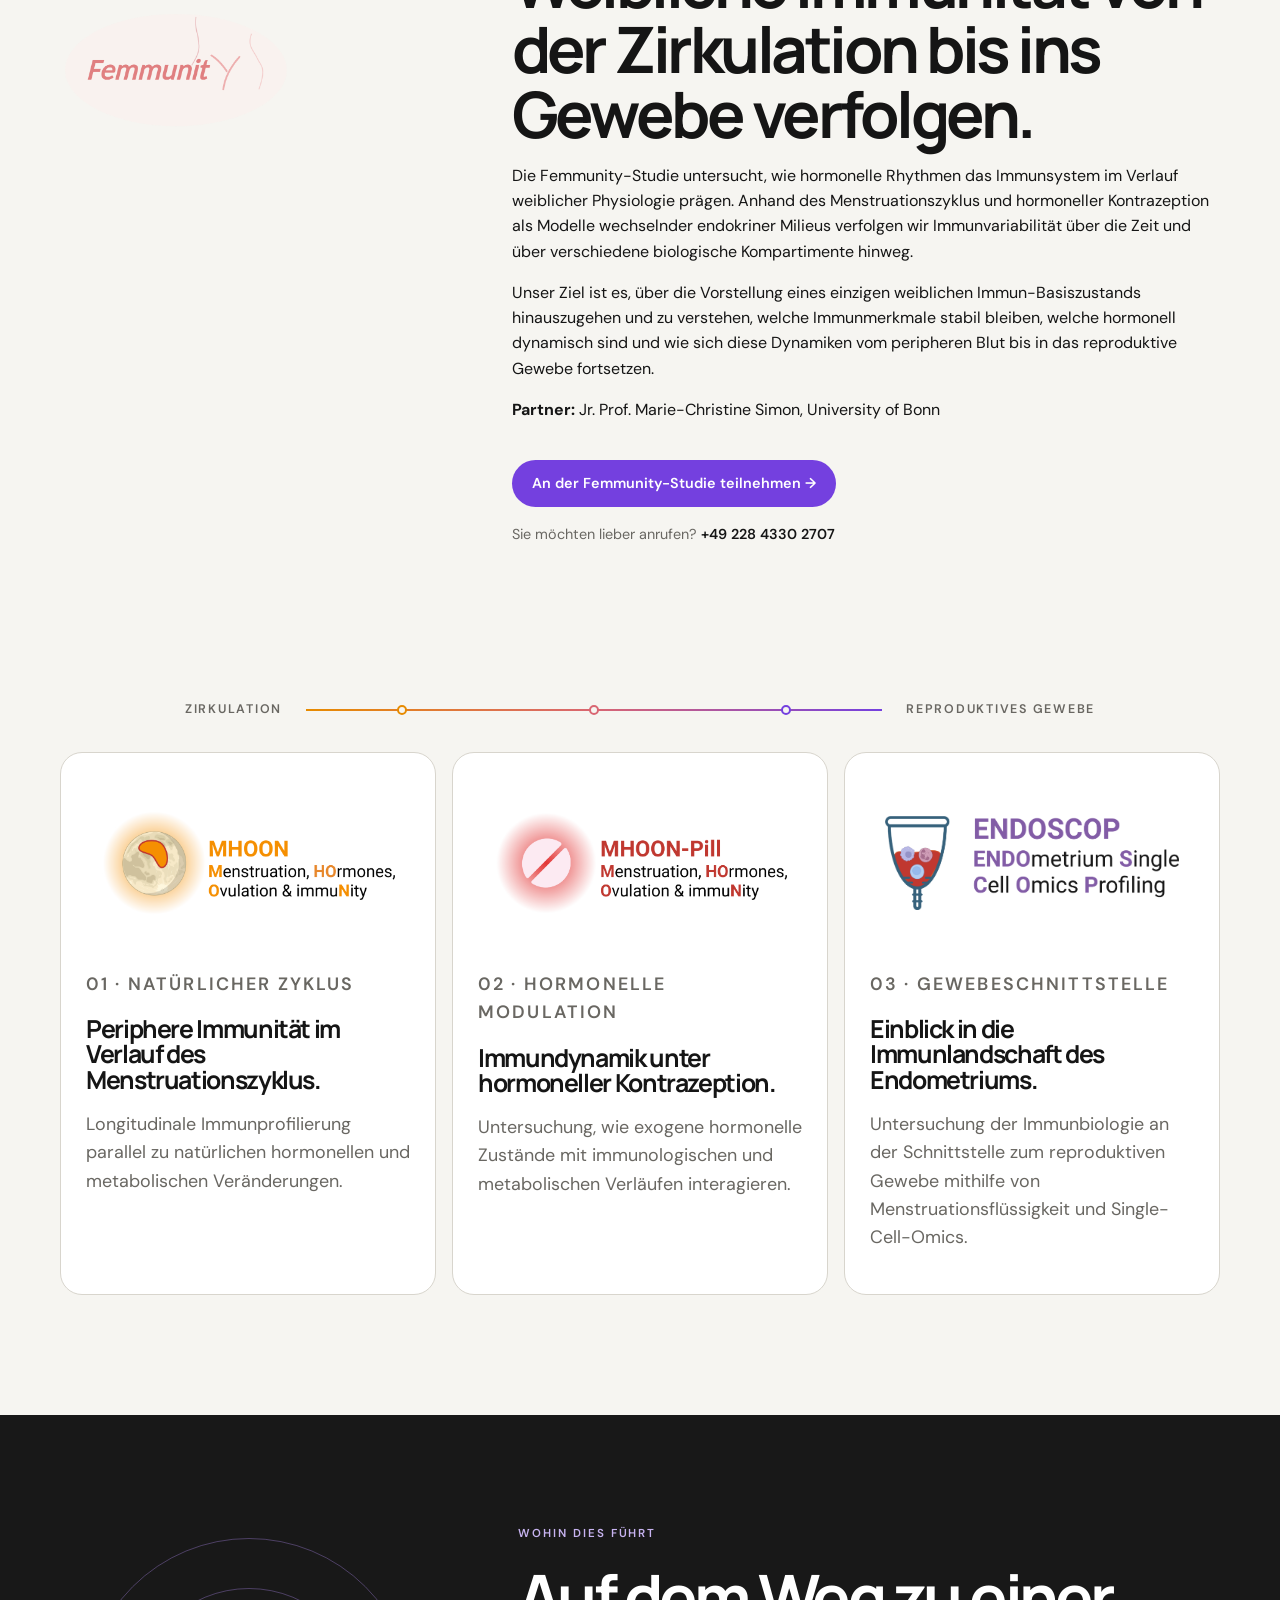
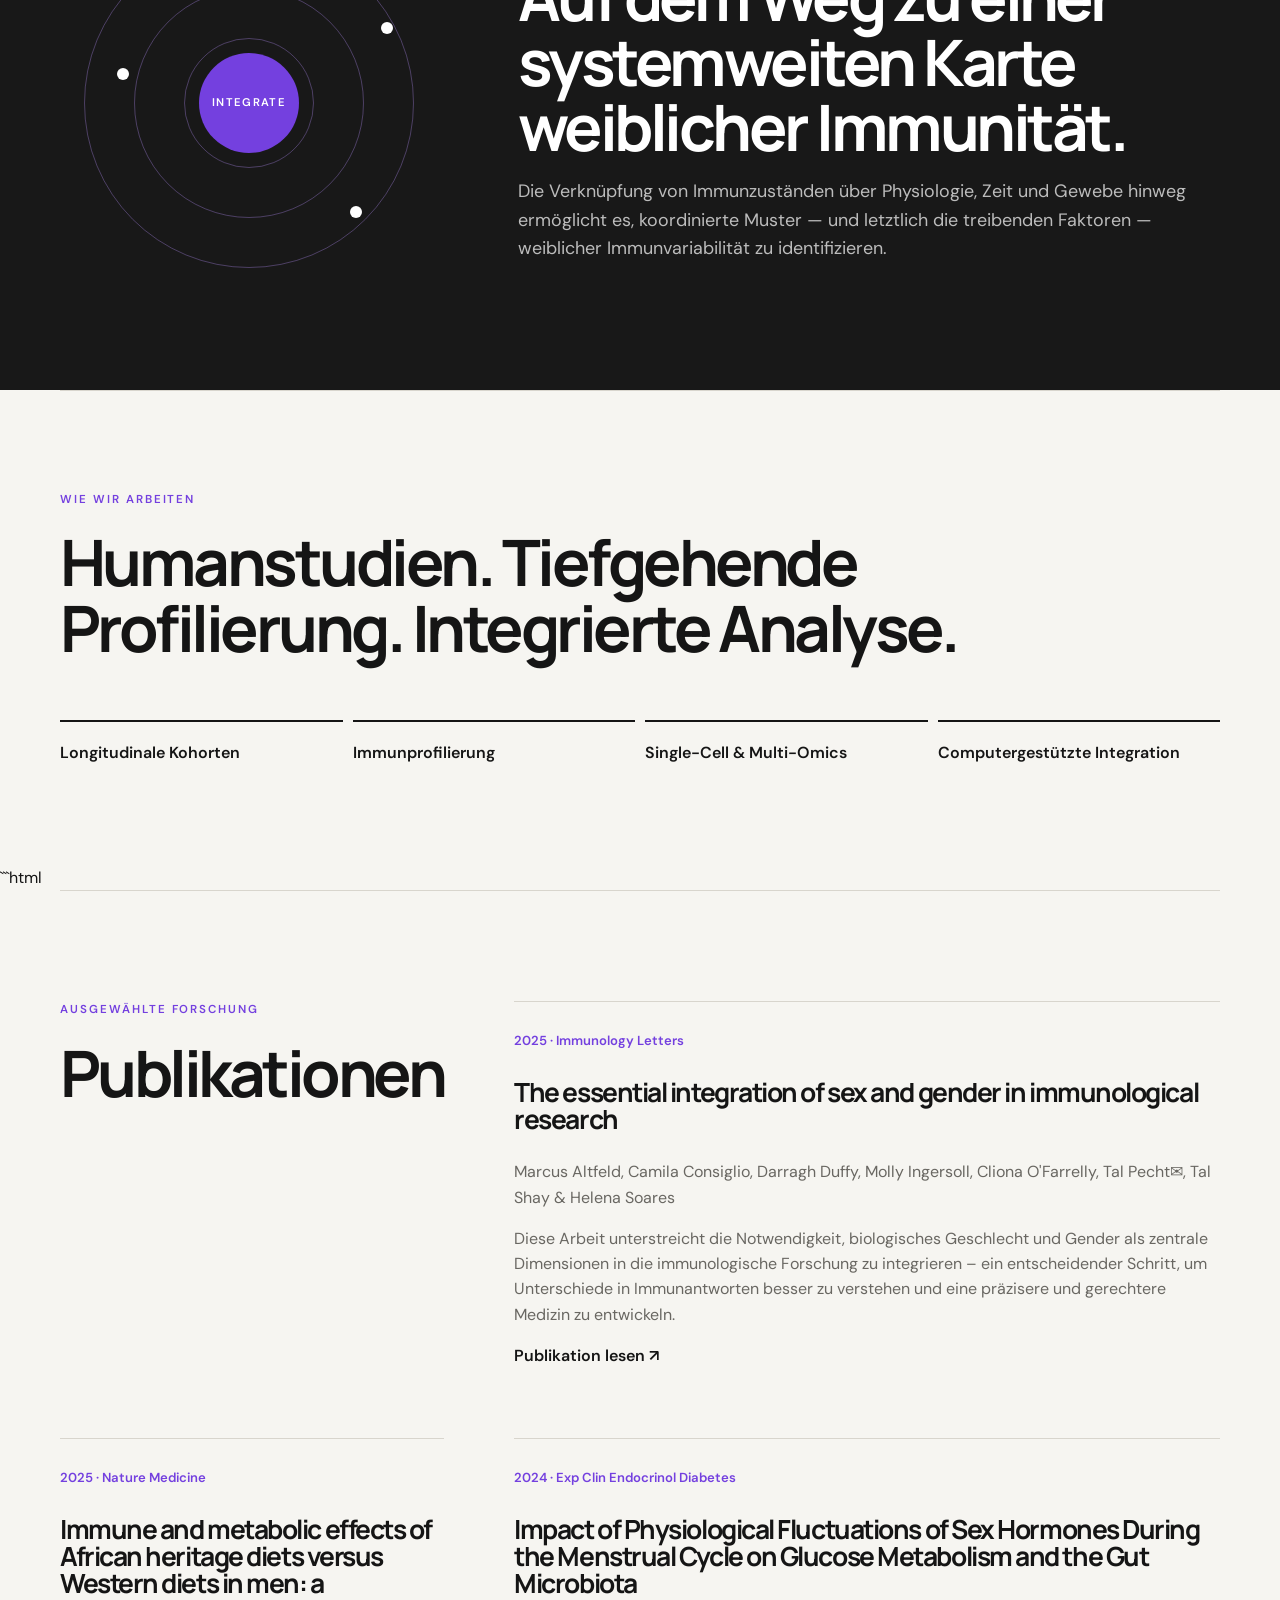
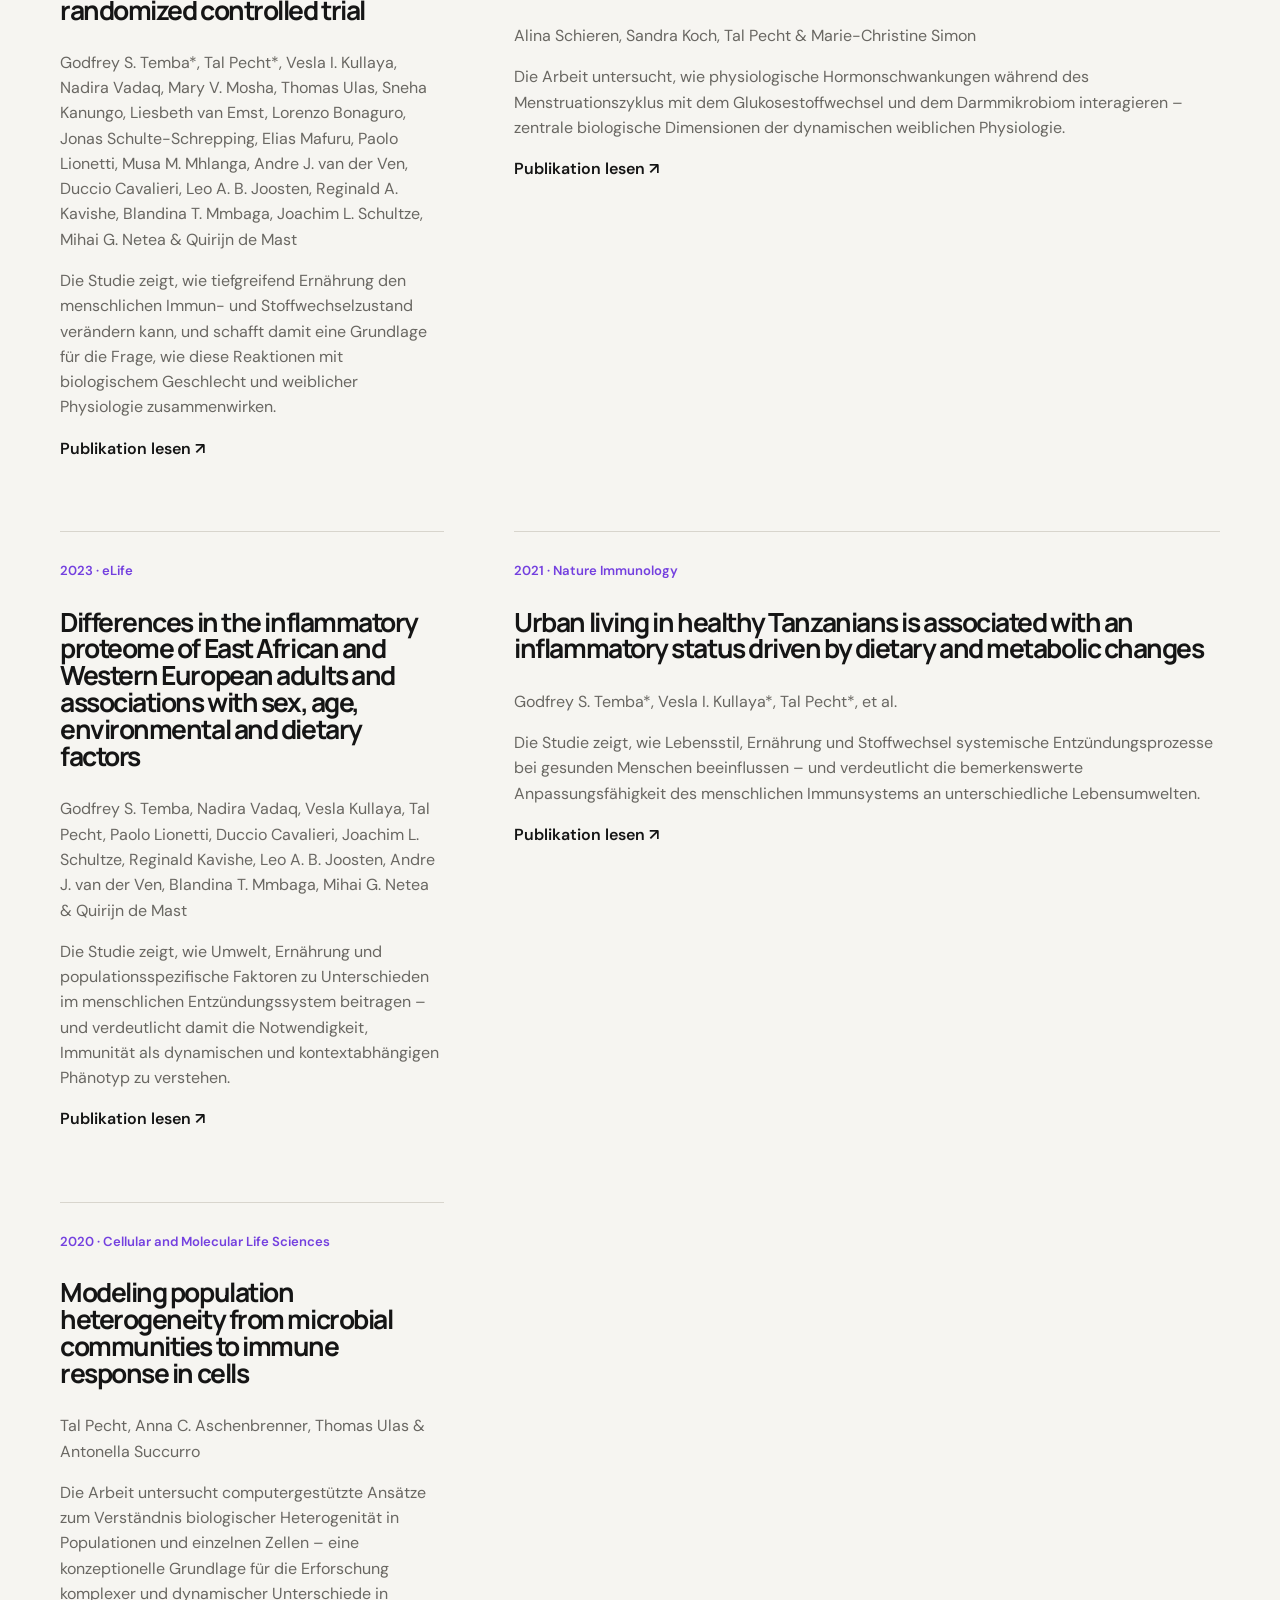
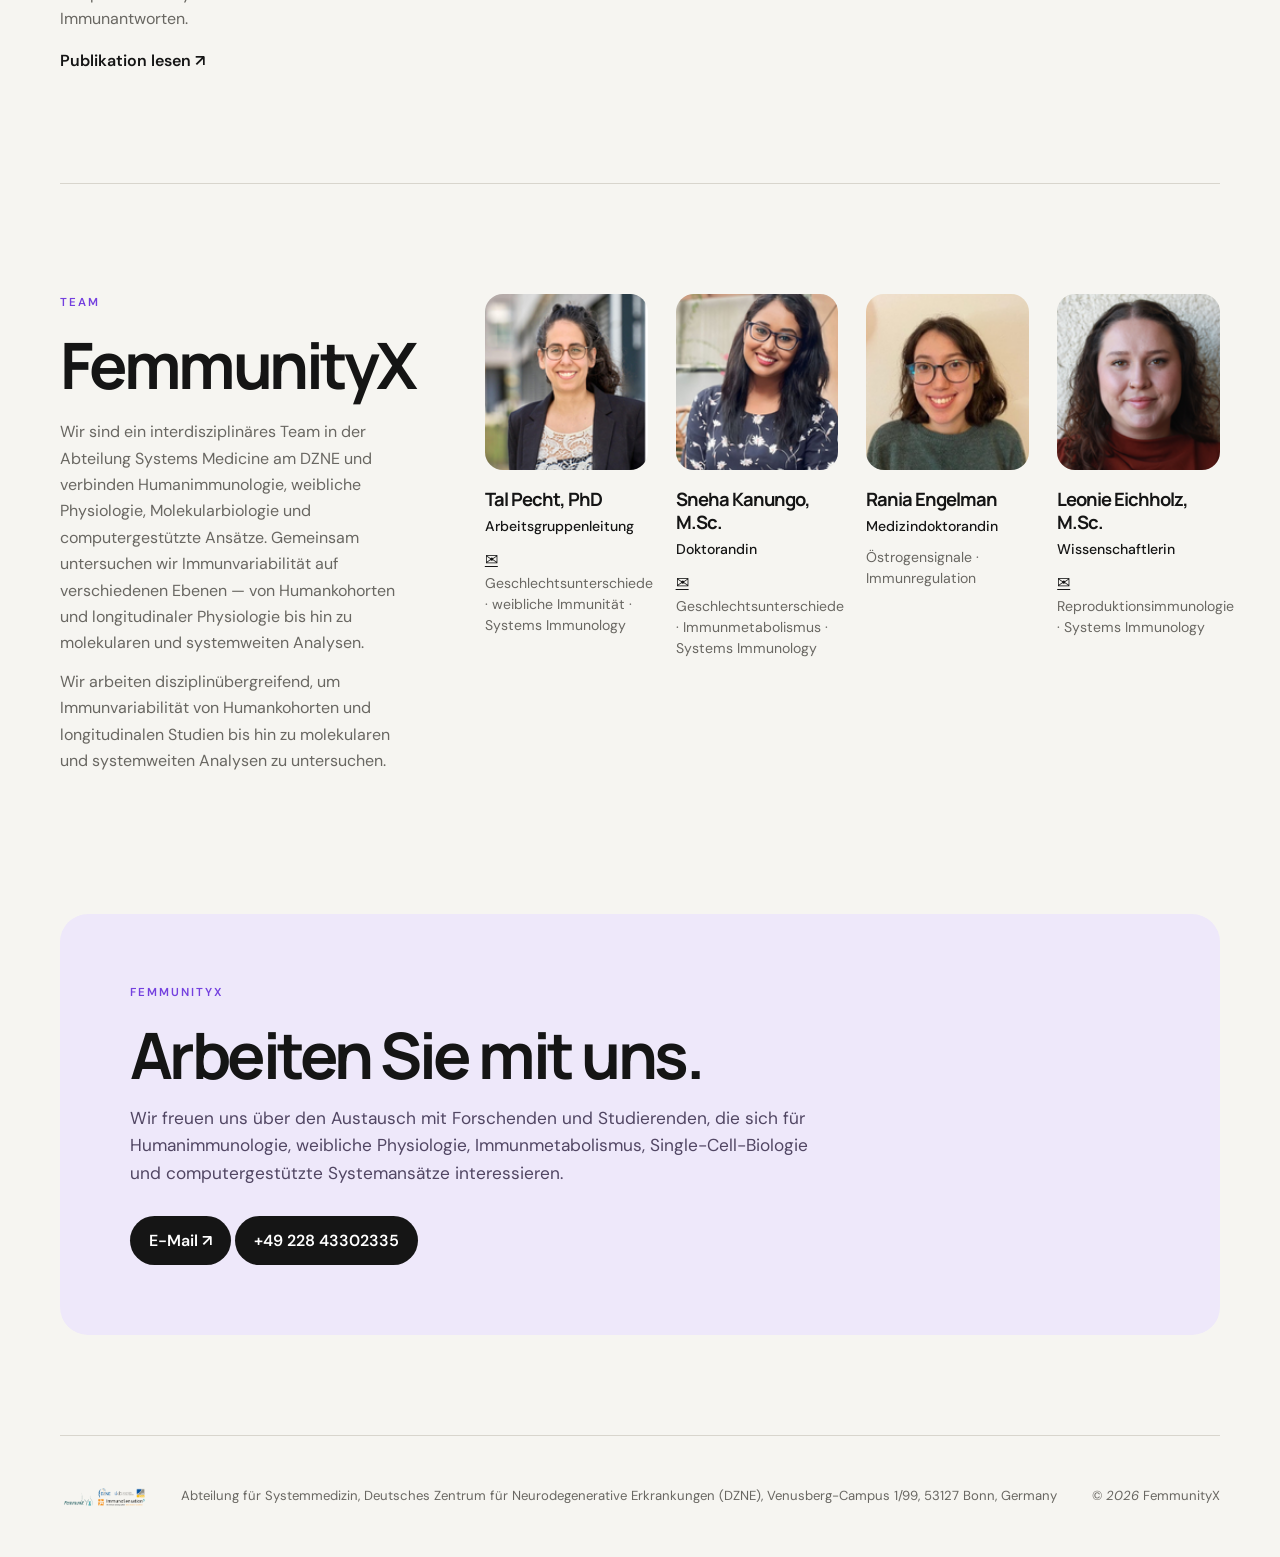
==== commit cffa58c0: "Update de.html publications updated" ====
--- a/de.html
+++ b/de.html
@@ -762,6 +762,7 @@
      PUBLICATIONS
      ========================================================= -->
 
+```html
 <section id="publications" class="pubs wrap">
 
   <div>
@@ -771,228 +772,229 @@
     </p>
 
     <h2>
-      Ausgewählte Publikationen
+      Publikationen
     </h2>
 
   </div>
 
-<!-- 2025 · IMMUNOLOGY LETTERS -->
-<article>
-
-  <span>
-    2025 · Immunology Letters
-  </span>
-
-  <h3>
-    The essential integration of sex and gender in immunological research
-  </h3>
-
-  <p>
-    Marcus Altfeld, Camila Consiglio, Darragh Duffy, Molly Ingersoll,
-    Cliona O'Farrelly, 
-    Tal Pecht✉, Tal Shay & Helena Soares
-  </p>
-
-  <p>
-    Diese Arbeit unterstreicht die Notwendigkeit, biologisches Geschlecht
-    und Gender als zentrale Dimensionen in die immunologische Forschung
-    zu integrieren – ein entscheidender Schritt, um Unterschiede in
-    Immunantworten besser zu verstehen und eine präzisere und gerechtere
-    Medizin zu entwickeln.
-  </p>
-
-  <a
-    href="https://doi.org/10.1016/j.imlet.2025.107097"
-    target="_blank"
-    rel="noopener"
-  >
-    Publikation lesen ↗
-  </a>
-
-</article>
-
-
-<!-- 2025 · NATURE MEDICINE -->
-<article>
-
-  <span>
-    2025 · Nature Medicine
-  </span>
-
-  <h3>
-    Immune and metabolic effects of African heritage diets
-    versus Western diets in men: a randomized controlled trial
-  </h3>
-
-  <p>
-    Godfrey S. Temba*, Tal Pecht*, Vesla I. Kullaya, Nadira Vadaq,
-    Mary V. Mosha, Thomas Ulas, Sneha Kanungo, Liesbeth van Emst,
-    Lorenzo Bonaguro, Jonas Schulte-Schrepping, Elias Mafuru,
-    Paolo Lionetti, Musa M. Mhlanga, Andre J. van der Ven,
-    Duccio Cavalieri, Leo A. B. Joosten, Reginald A. Kavishe,
-    Blandina T. Mmbaga, Joachim L. Schultze, Mihai G. Netea
-    & Quirijn de Mast
-  </p>
-
-  <p>
-    Die Studie zeigt, wie tiefgreifend Ernährung den menschlichen
-    Immun- und Stoffwechselzustand verändern kann, und schafft damit
-    eine Grundlage für die Frage, wie diese Reaktionen mit biologischem
-    Geschlecht und weiblicher Physiologie zusammenwirken.
-  </p>
-
-  <a
-    href="https://www.nature.com/articles/s41591-025-03602-0"
-    target="_blank"
-    rel="noopener"
-  >
-    Publikation lesen ↗
-  </a>
-
-</article>
-
-
-<!-- 2024 · EXP CLIN ENDOCRINOL DIABETES -->
-<article>
-
-  <span>
-    2024 · Exp Clin Endocrinol Diabetes
-  </span>
-
-  <h3>
-    Impact of Physiological Fluctuations of Sex Hormones During
-    the Menstrual Cycle on Glucose Metabolism and the Gut Microbiota
-  </h3>
-
-  <p>
-    Alina Schieren, Sandra Koch, Tal Pecht & Marie-Christine Simon
-  </p>
-
-  <p>
-    Die Arbeit untersucht, wie physiologische Hormonschwankungen
-    während des Menstruationszyklus mit dem Glukosestoffwechsel und
-    dem Darmmikrobiom interagieren – zentrale biologische Dimensionen
-    der dynamischen weiblichen Physiologie.
-  </p>
-
-  <a
-    href="https://pmc.ncbi.nlm.nih.gov/articles/PMC11093651/"
-    target="_blank"
-    rel="noopener"
-  >
-    Publikation lesen ↗
-  </a>
-
-</article>
-
-
-<!-- 2023 · eLIFE -->
-<article>
-
-  <span>
-    2023 · eLife
-  </span>
-
-  <h3>
-    Differences in the inflammatory proteome of East African and
-    Western European adults and associations with sex, age, environmental
-    and dietary factors
-  </h3>
-
-  <p>
-    Godfrey S. Temba, Nadira Vadaq, Vesla Kullaya, Tal Pecht,
-    Paolo Lionetti, Duccio Cavalieri, Joachim L. Schultze,
-    Reginald Kavishe, Leo A. B. Joosten, Andre J. van der Ven,
-    Blandina T. Mmbaga, Mihai G. Netea & Quirijn de Mast
-  </p>
-
-  <p>
-    Die Studie zeigt, wie Umwelt, Ernährung und populationsspezifische
-    Faktoren zu Unterschieden im menschlichen Entzündungssystem
-    beitragen – und verdeutlicht damit die Notwendigkeit, Immunität
-    als dynamischen und kontextabhängigen Phänotyp zu verstehen.
-  </p>
-
-  <a
-    href="https://elifesciences.org/articles/82297"
-    target="_blank"
-    rel="noopener"
-  >
-    Publikation lesen ↗
-  </a>
-
-</article>
-
-
-<!-- 2021 · NATURE IMMUNOLOGY -->
-<article>
-
-  <span>
-    2021 · Nature Immunology
-  </span>
-
-  <h3>
-    Urban living in healthy Tanzanians is associated with an
-    inflammatory status driven by dietary and metabolic changes
-  </h3>
-
-  <p>
-    Godfrey S. Temba*, Vesla I. Kullaya*, Tal Pecht*, et al.
-  </p>
-
-  <p>
-    Die Studie zeigt, wie Lebensstil, Ernährung und Stoffwechsel
-    systemische Entzündungsprozesse bei gesunden Menschen beeinflussen –
-    und verdeutlicht die bemerkenswerte Anpassungsfähigkeit des
-    menschlichen Immunsystems an unterschiedliche Lebensumwelten.
-  </p>
-
-  <a
-    href="https://www.nature.com/articles/s41590-021-00867-8"
-    target="_blank"
-    rel="noopener"
-  >
-    Publikation lesen ↗
-  </a>
-
-</article>
-
-
-<!-- 2020 · CELLULAR AND MOLECULAR LIFE SCIENCES -->
-<article>
-
-  <span>
-    2020 · Cellular and Molecular Life Sciences
-  </span>
-
-  <h3>
-    Modeling population heterogeneity from microbial communities
-    to immune response in cells
-  </h3>
-
-  <p>
-    Tal Pecht, Anna C. Aschenbrenner, Thomas Ulas & Antonella Succurro
-  </p>
-
-  <p>
-    Die Arbeit untersucht computergestützte Ansätze zum Verständnis
-    biologischer Heterogenität in Populationen und einzelnen Zellen –
-    eine konzeptionelle Grundlage für die Erforschung komplexer und
-    dynamischer Unterschiede in Immunantworten.
-  </p>
-
-  <a
-    href="https://doi.org/10.1007/s00018-019-03378-w"
-    target="_blank"
-    rel="noopener"
-  >
-    Publikation lesen ↗
-  </a>
-
-</article>
+
+  <!-- 2025 · IMMUNOLOGY LETTERS -->
+  <article>
+
+    <span>
+      2025 · Immunology Letters
+    </span>
+
+    <h3>
+      The essential integration of sex and gender in immunological research
+    </h3>
+
+    <p>
+      Marcus Altfeld, Camila Consiglio, Darragh Duffy, Molly Ingersoll,
+      Cliona O'Farrelly,
+      Tal Pecht✉, Tal Shay & Helena Soares
+    </p>
+
+    <p>
+      Diese Arbeit unterstreicht die Notwendigkeit, biologisches Geschlecht
+      und Gender als zentrale Dimensionen in die immunologische Forschung
+      zu integrieren – ein entscheidender Schritt, um Unterschiede in
+      Immunantworten besser zu verstehen und eine präzisere und gerechtere
+      Medizin zu entwickeln.
+    </p>
+
+    <a
+      href="https://doi.org/10.1016/j.imlet.2025.107097"
+      target="_blank"
+      rel="noopener"
+    >
+      Publikation lesen ↗
+    </a>
+
+  </article>
+
+
+  <!-- 2025 · NATURE MEDICINE -->
+  <article>
+
+    <span>
+      2025 · Nature Medicine
+    </span>
+
+    <h3>
+      Immune and metabolic effects of African heritage diets
+      versus Western diets in men: a randomized controlled trial
+    </h3>
+
+    <p>
+      Godfrey S. Temba*, Tal Pecht*, Vesla I. Kullaya, Nadira Vadaq,
+      Mary V. Mosha, Thomas Ulas, Sneha Kanungo, Liesbeth van Emst,
+      Lorenzo Bonaguro, Jonas Schulte-Schrepping, Elias Mafuru,
+      Paolo Lionetti, Musa M. Mhlanga, Andre J. van der Ven,
+      Duccio Cavalieri, Leo A. B. Joosten, Reginald A. Kavishe,
+      Blandina T. Mmbaga, Joachim L. Schultze, Mihai G. Netea
+      & Quirijn de Mast
+    </p>
+
+    <p>
+      Die Studie zeigt, wie tiefgreifend Ernährung den menschlichen
+      Immun- und Stoffwechselzustand verändern kann, und schafft damit
+      eine Grundlage für die Frage, wie diese Reaktionen mit biologischem
+      Geschlecht und weiblicher Physiologie zusammenwirken.
+    </p>
+
+    <a
+      href="https://www.nature.com/articles/s41591-025-03602-0"
+      target="_blank"
+      rel="noopener"
+    >
+      Publikation lesen ↗
+    </a>
+
+  </article>
+
+
+  <!-- 2024 · EXP CLIN ENDOCRINOL DIABETES -->
+  <article>
+
+    <span>
+      2024 · Exp Clin Endocrinol Diabetes
+    </span>
+
+    <h3>
+      Impact of Physiological Fluctuations of Sex Hormones During
+      the Menstrual Cycle on Glucose Metabolism and the Gut Microbiota
+    </h3>
+
+    <p>
+      Alina Schieren, Sandra Koch, Tal Pecht & Marie-Christine Simon
+    </p>
+
+    <p>
+      Die Arbeit untersucht, wie physiologische Hormonschwankungen
+      während des Menstruationszyklus mit dem Glukosestoffwechsel und
+      dem Darmmikrobiom interagieren – zentrale biologische Dimensionen
+      der dynamischen weiblichen Physiologie.
+    </p>
+
+    <a
+      href="https://pmc.ncbi.nlm.nih.gov/articles/PMC11093651/"
+      target="_blank"
+      rel="noopener"
+    >
+      Publikation lesen ↗
+    </a>
+
+  </article>
+
+
+  <!-- 2023 · eLIFE -->
+  <article>
+
+    <span>
+      2023 · eLife
+    </span>
+
+    <h3>
+      Differences in the inflammatory proteome of East African and
+      Western European adults and associations with sex, age, environmental
+      and dietary factors
+    </h3>
+
+    <p>
+      Godfrey S. Temba, Nadira Vadaq, Vesla Kullaya, Tal Pecht,
+      Paolo Lionetti, Duccio Cavalieri, Joachim L. Schultze,
+      Reginald Kavishe, Leo A. B. Joosten, Andre J. van der Ven,
+      Blandina T. Mmbaga, Mihai G. Netea & Quirijn de Mast
+    </p>
+
+    <p>
+      Die Studie zeigt, wie Umwelt, Ernährung und populationsspezifische
+      Faktoren zu Unterschieden im menschlichen Entzündungssystem
+      beitragen – und verdeutlicht damit die Notwendigkeit, Immunität
+      als dynamischen und kontextabhängigen Phänotyp zu verstehen.
+    </p>
+
+    <a
+      href="https://elifesciences.org/articles/82297"
+      target="_blank"
+      rel="noopener"
+    >
+      Publikation lesen ↗
+    </a>
+
+  </article>
+
+
+  <!-- 2021 · NATURE IMMUNOLOGY -->
+  <article>
+
+    <span>
+      2021 · Nature Immunology
+    </span>
+
+    <h3>
+      Urban living in healthy Tanzanians is associated with an
+      inflammatory status driven by dietary and metabolic changes
+    </h3>
+
+    <p>
+      Godfrey S. Temba*, Vesla I. Kullaya*, Tal Pecht*, et al.
+    </p>
+
+    <p>
+      Die Studie zeigt, wie Lebensstil, Ernährung und Stoffwechsel
+      systemische Entzündungsprozesse bei gesunden Menschen beeinflussen –
+      und verdeutlicht die bemerkenswerte Anpassungsfähigkeit des
+      menschlichen Immunsystems an unterschiedliche Lebensumwelten.
+    </p>
+
+    <a
+      href="https://www.nature.com/articles/s41590-021-00867-8"
+      target="_blank"
+      rel="noopener"
+    >
+      Publikation lesen ↗
+    </a>
+
+  </article>
+
+
+  <!-- 2020 · CELLULAR AND MOLECULAR LIFE SCIENCES -->
+  <article>
+
+    <span>
+      2020 · Cellular and Molecular Life Sciences
+    </span>
+
+    <h3>
+      Modeling population heterogeneity from microbial communities
+      to immune response in cells
+    </h3>
+
+    <p>
+      Tal Pecht, Anna C. Aschenbrenner, Thomas Ulas & Antonella Succurro
+    </p>
+
+    <p>
+      Die Arbeit untersucht computergestützte Ansätze zum Verständnis
+      biologischer Heterogenität in Populationen und einzelnen Zellen –
+      eine konzeptionelle Grundlage für die Erforschung komplexer und
+      dynamischer Unterschiede in Immunantworten.
+    </p>
+
+    <a
+      href="https://doi.org/10.1007/s00018-019-03378-w"
+      target="_blank"
+      rel="noopener"
+    >
+      Publikation lesen ↗
+    </a>
+
+  </article>
+
 
 </section>
-
 
 
 <!-- =========================================================
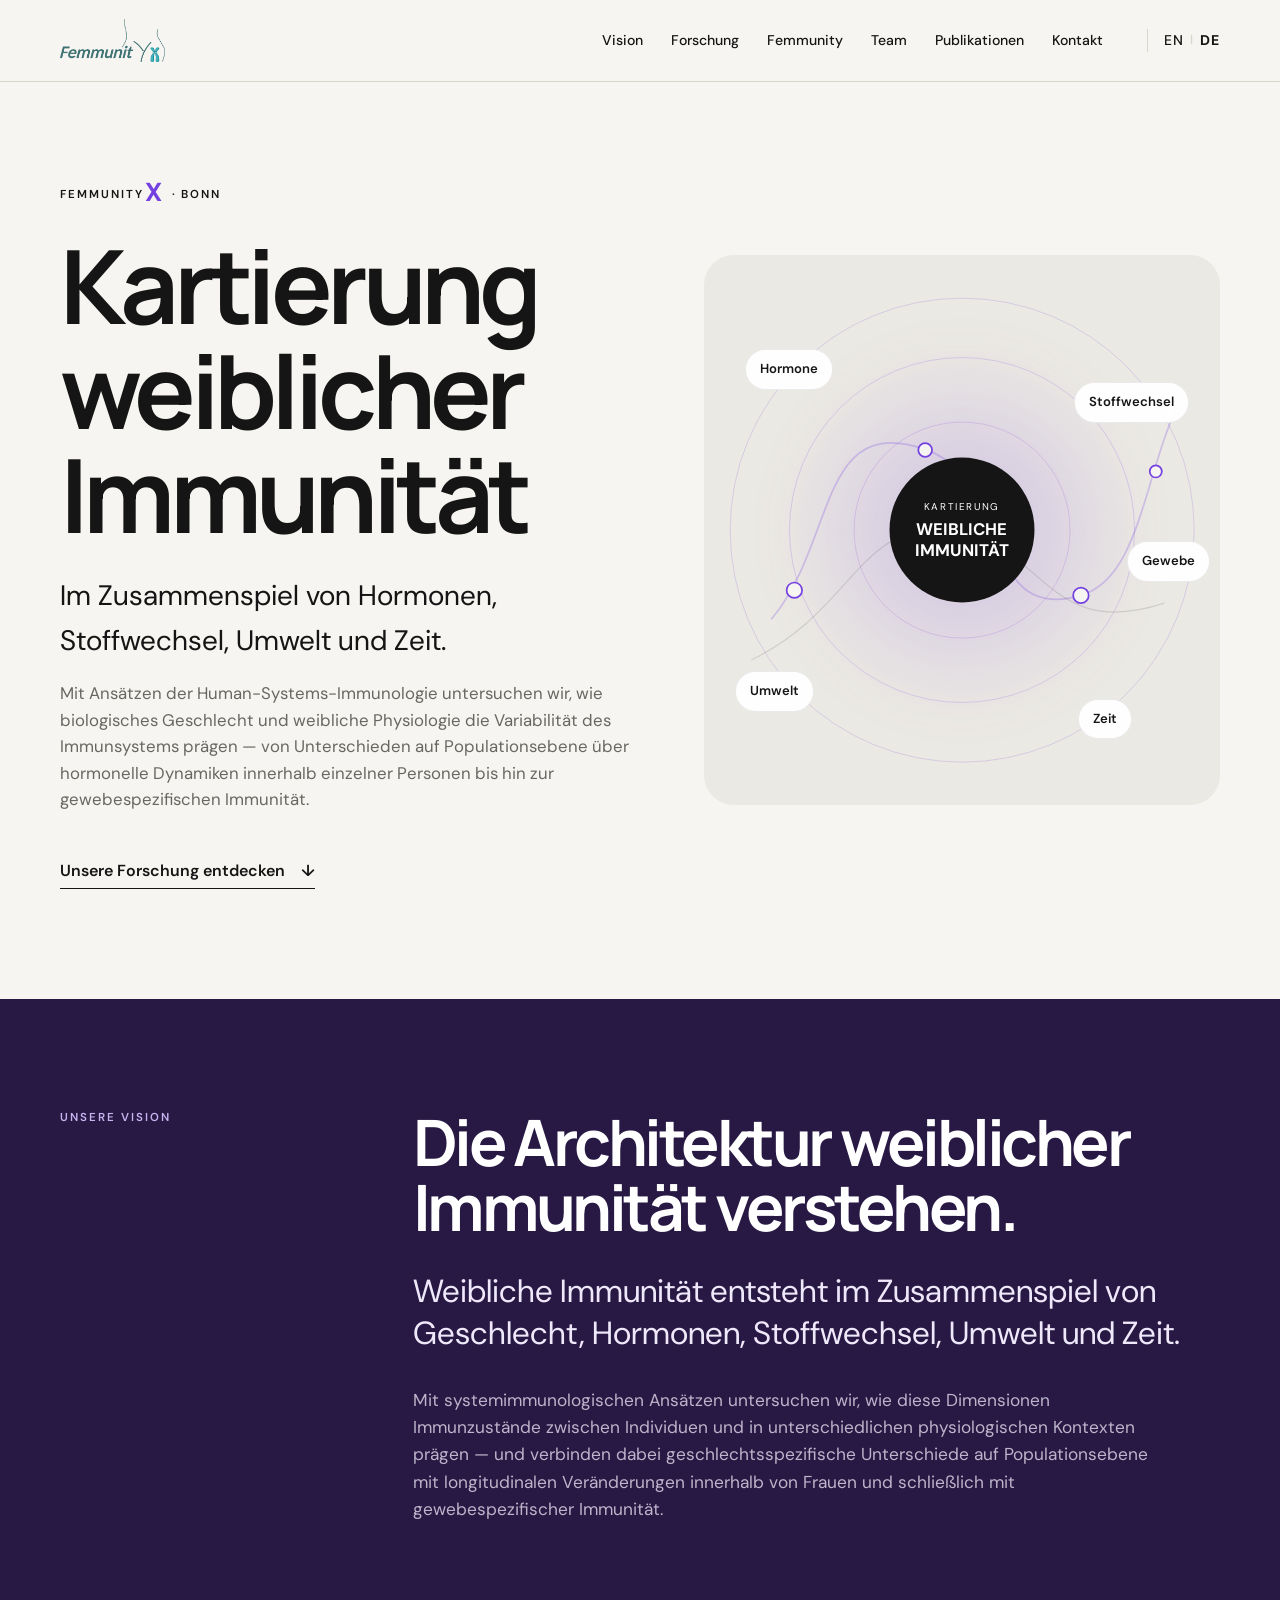
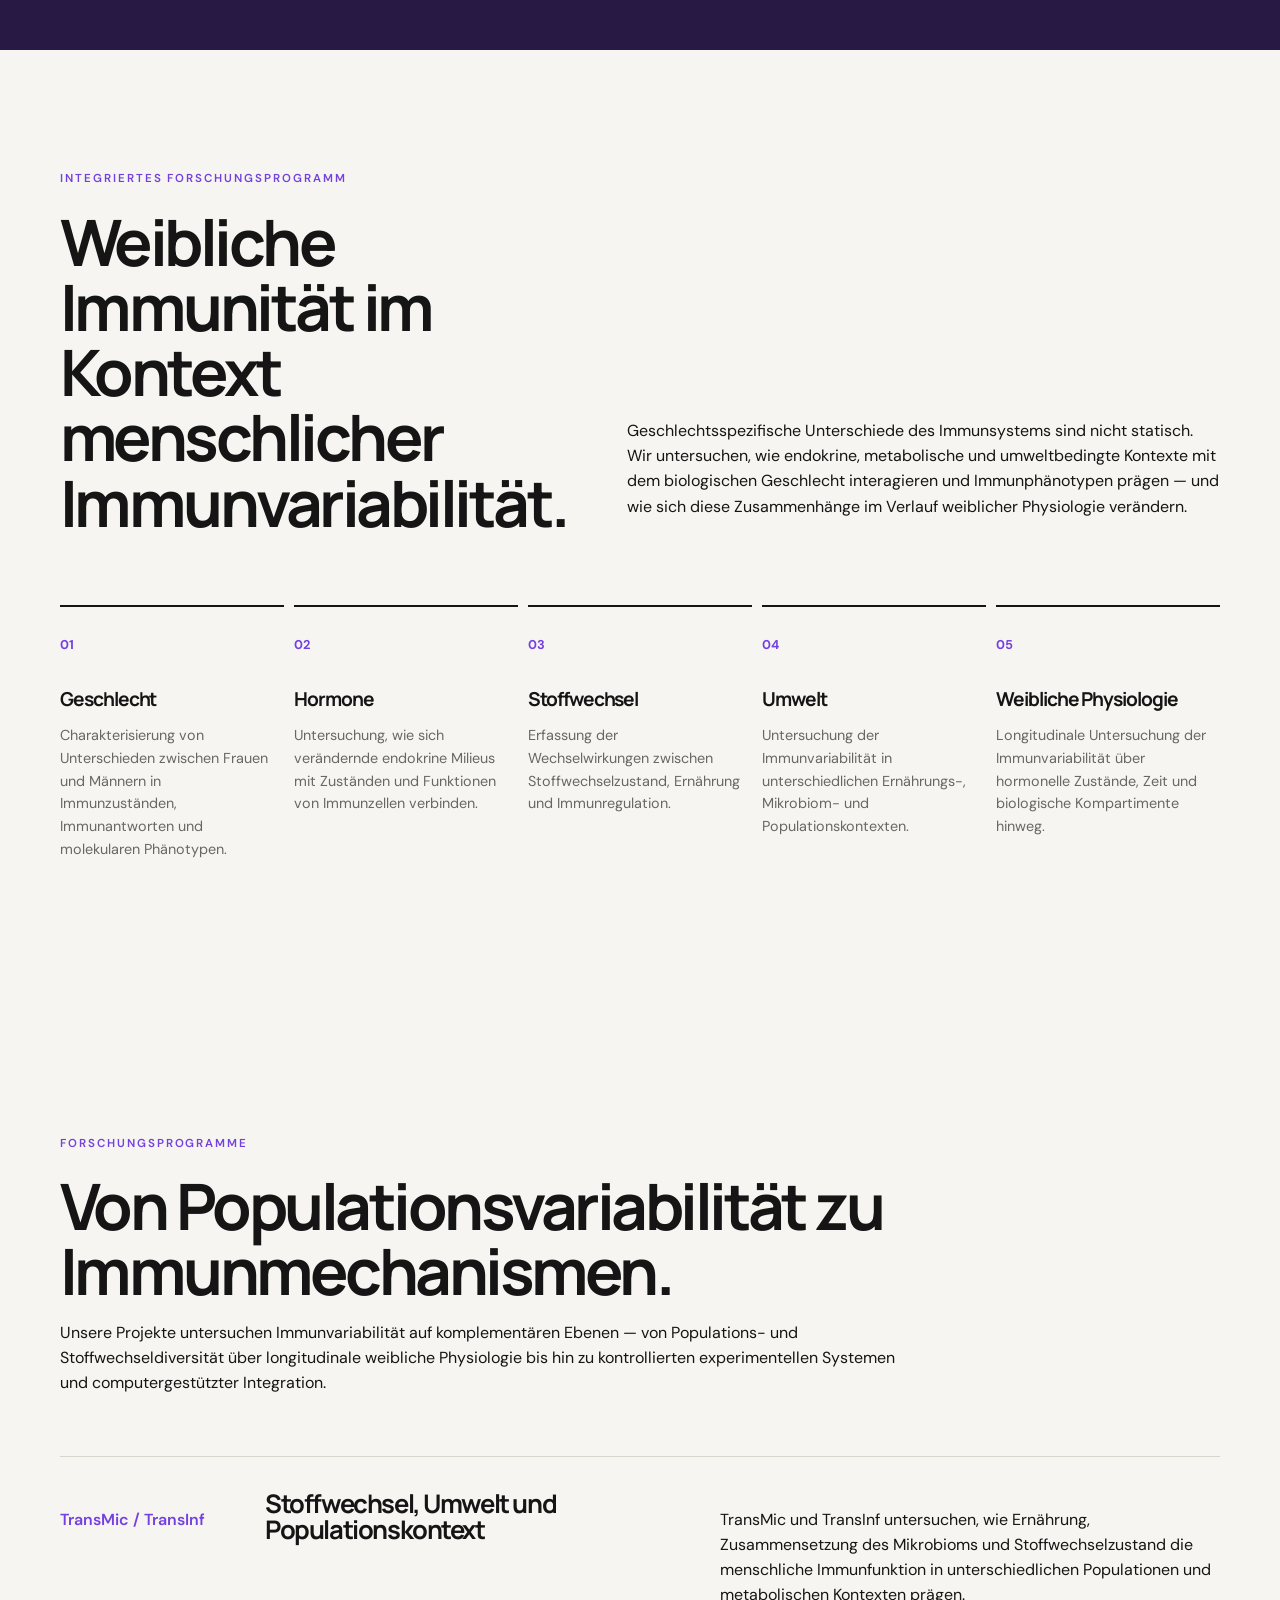
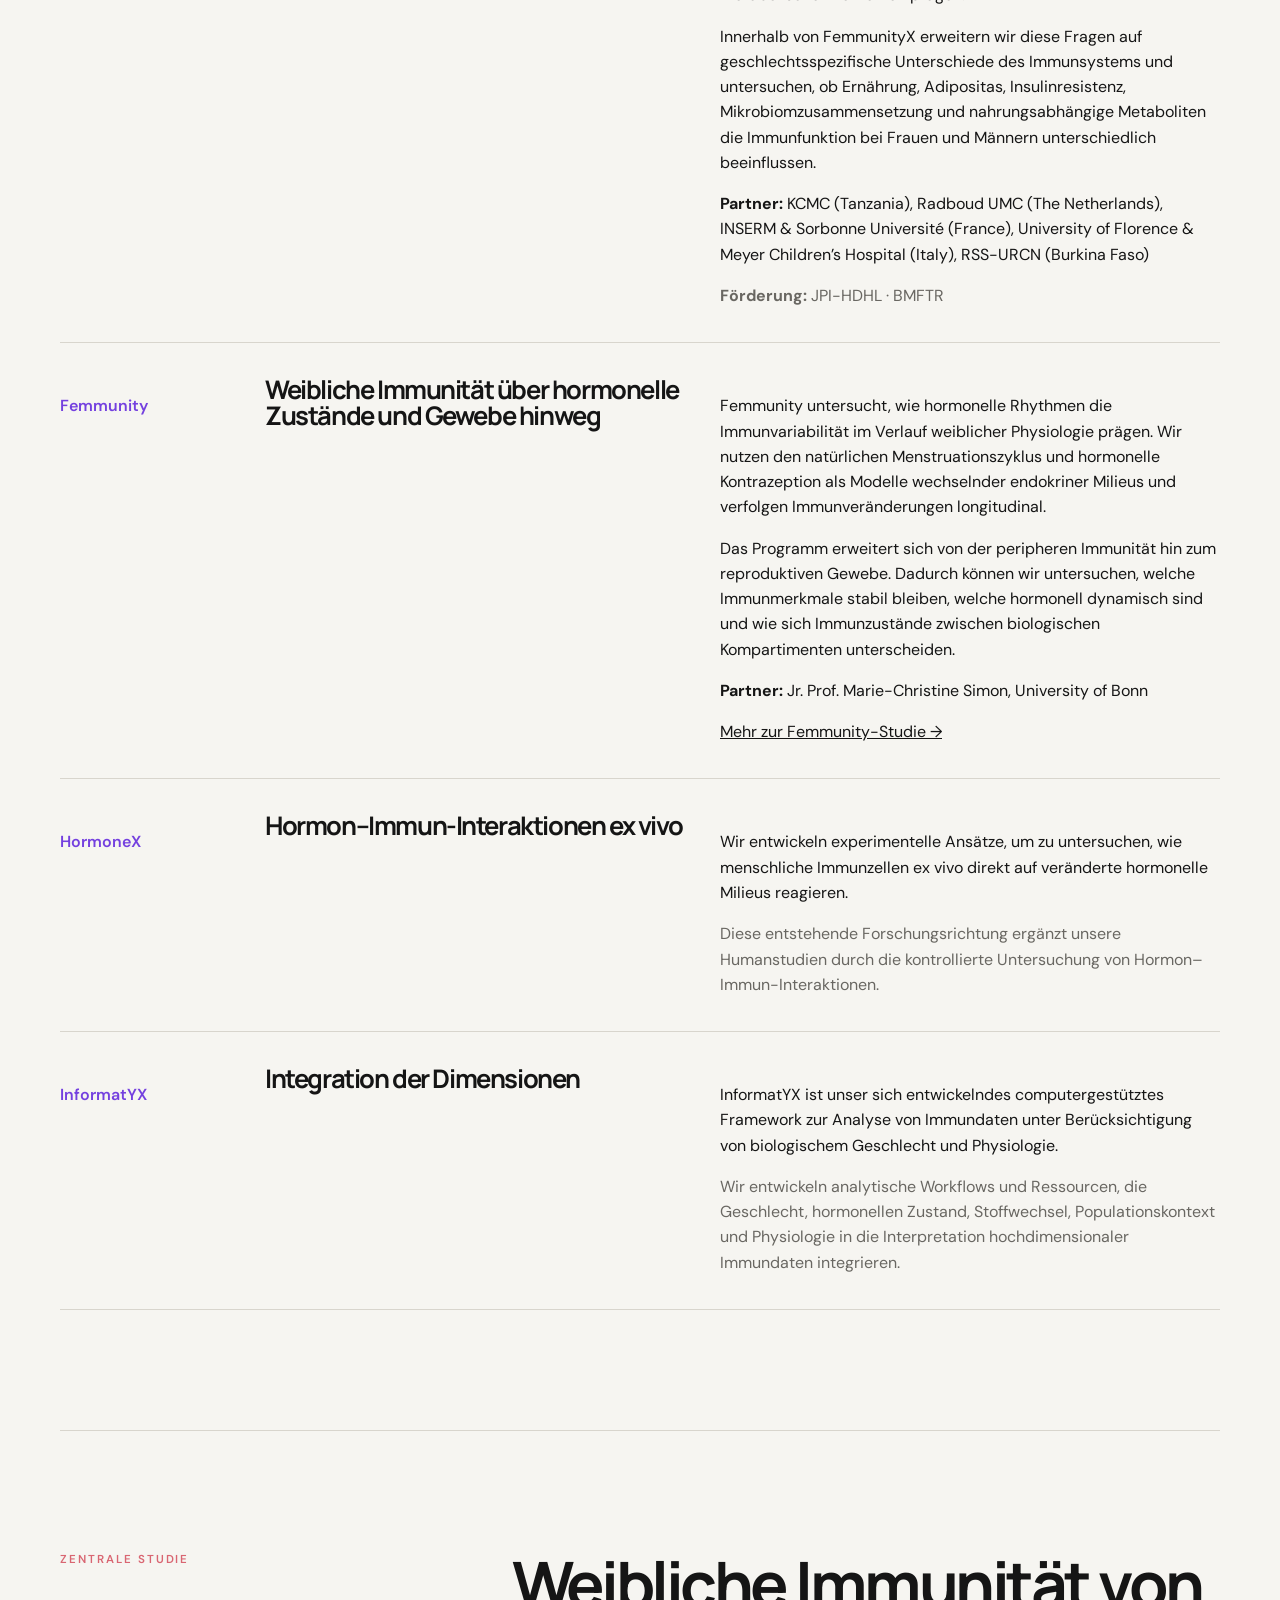
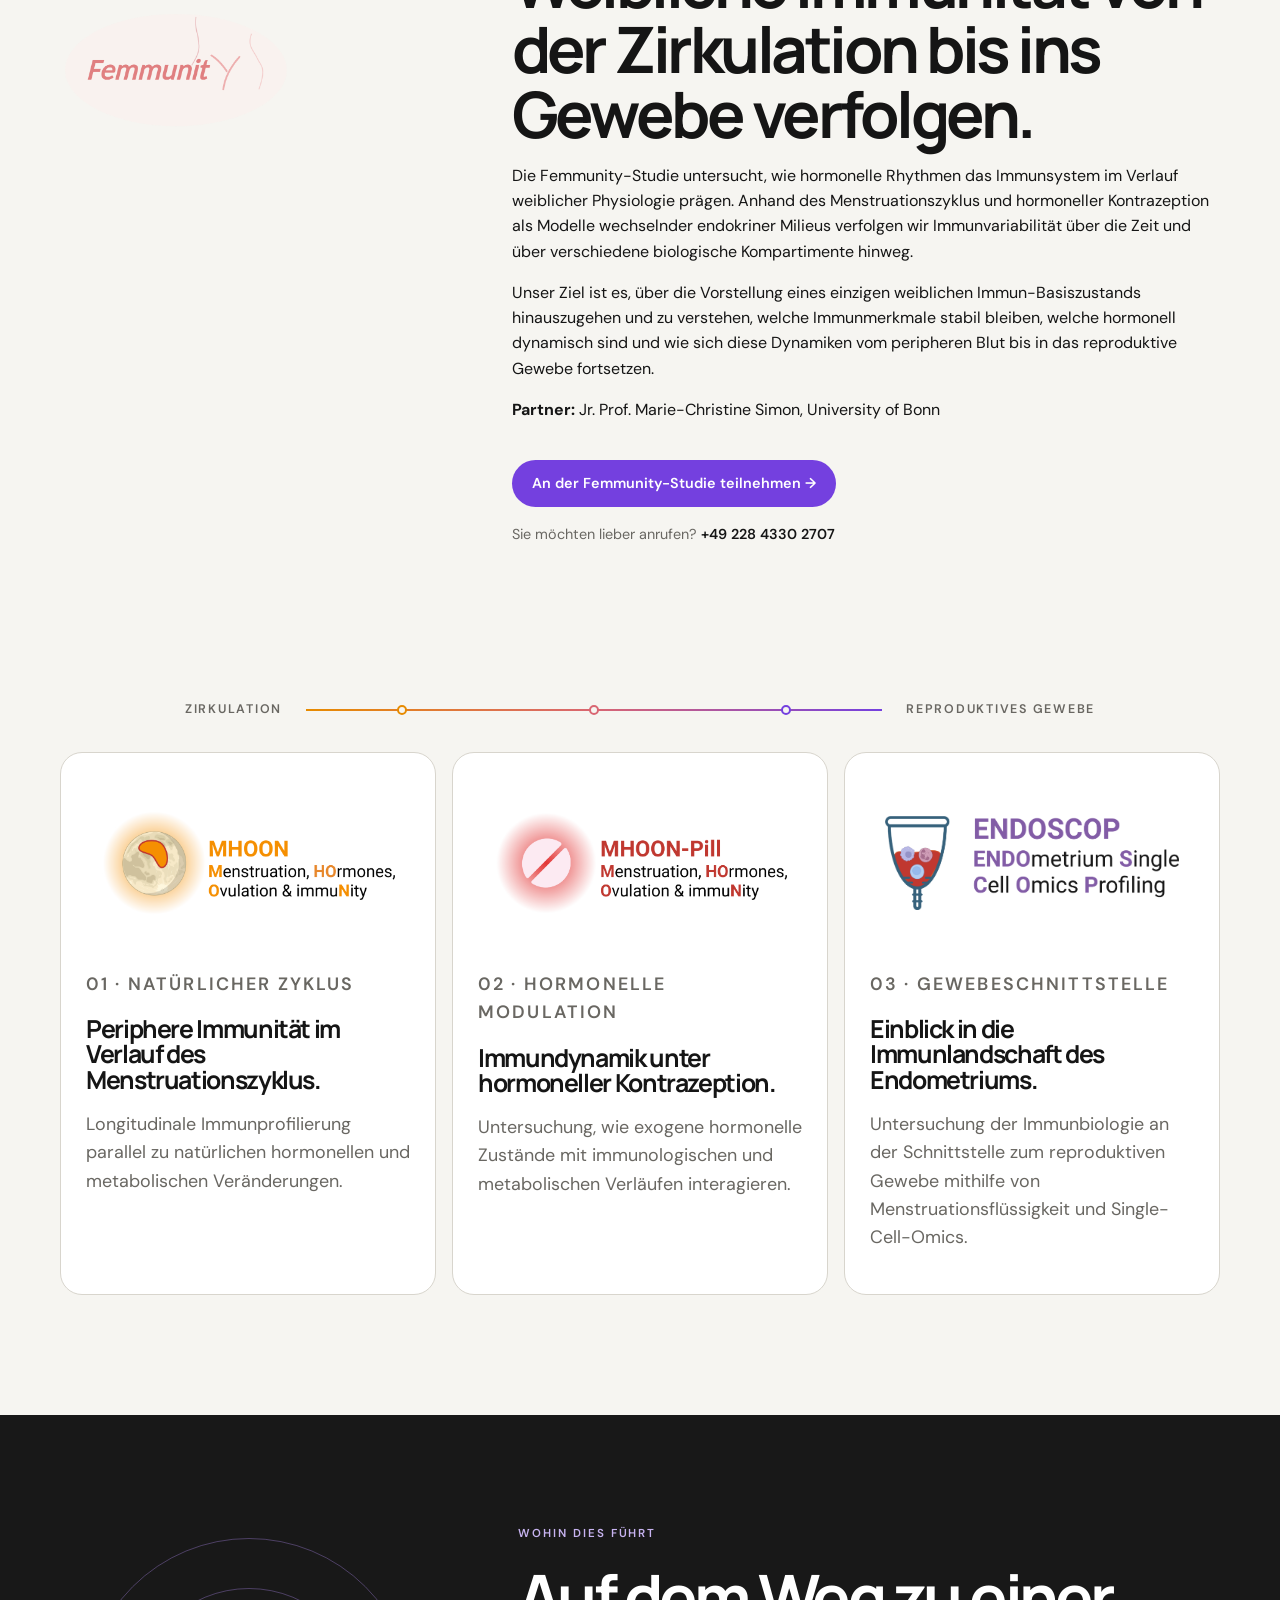
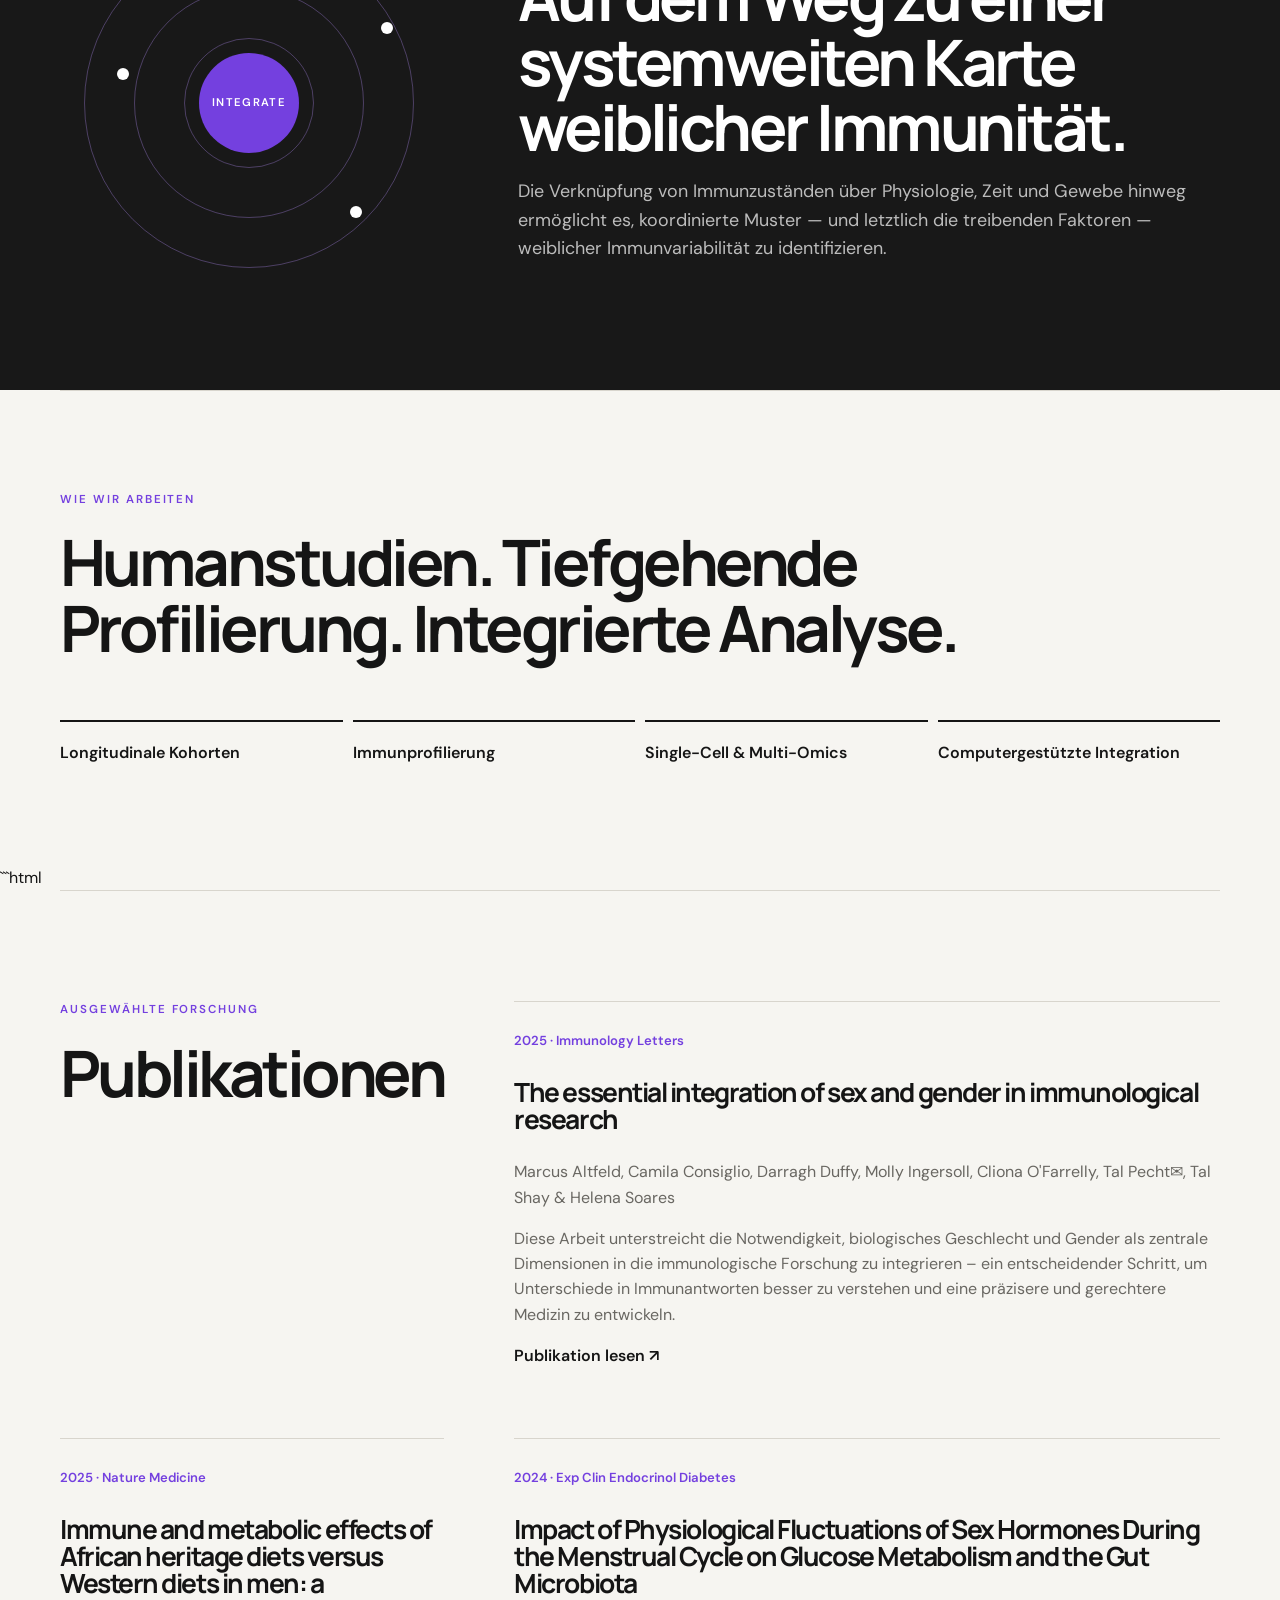
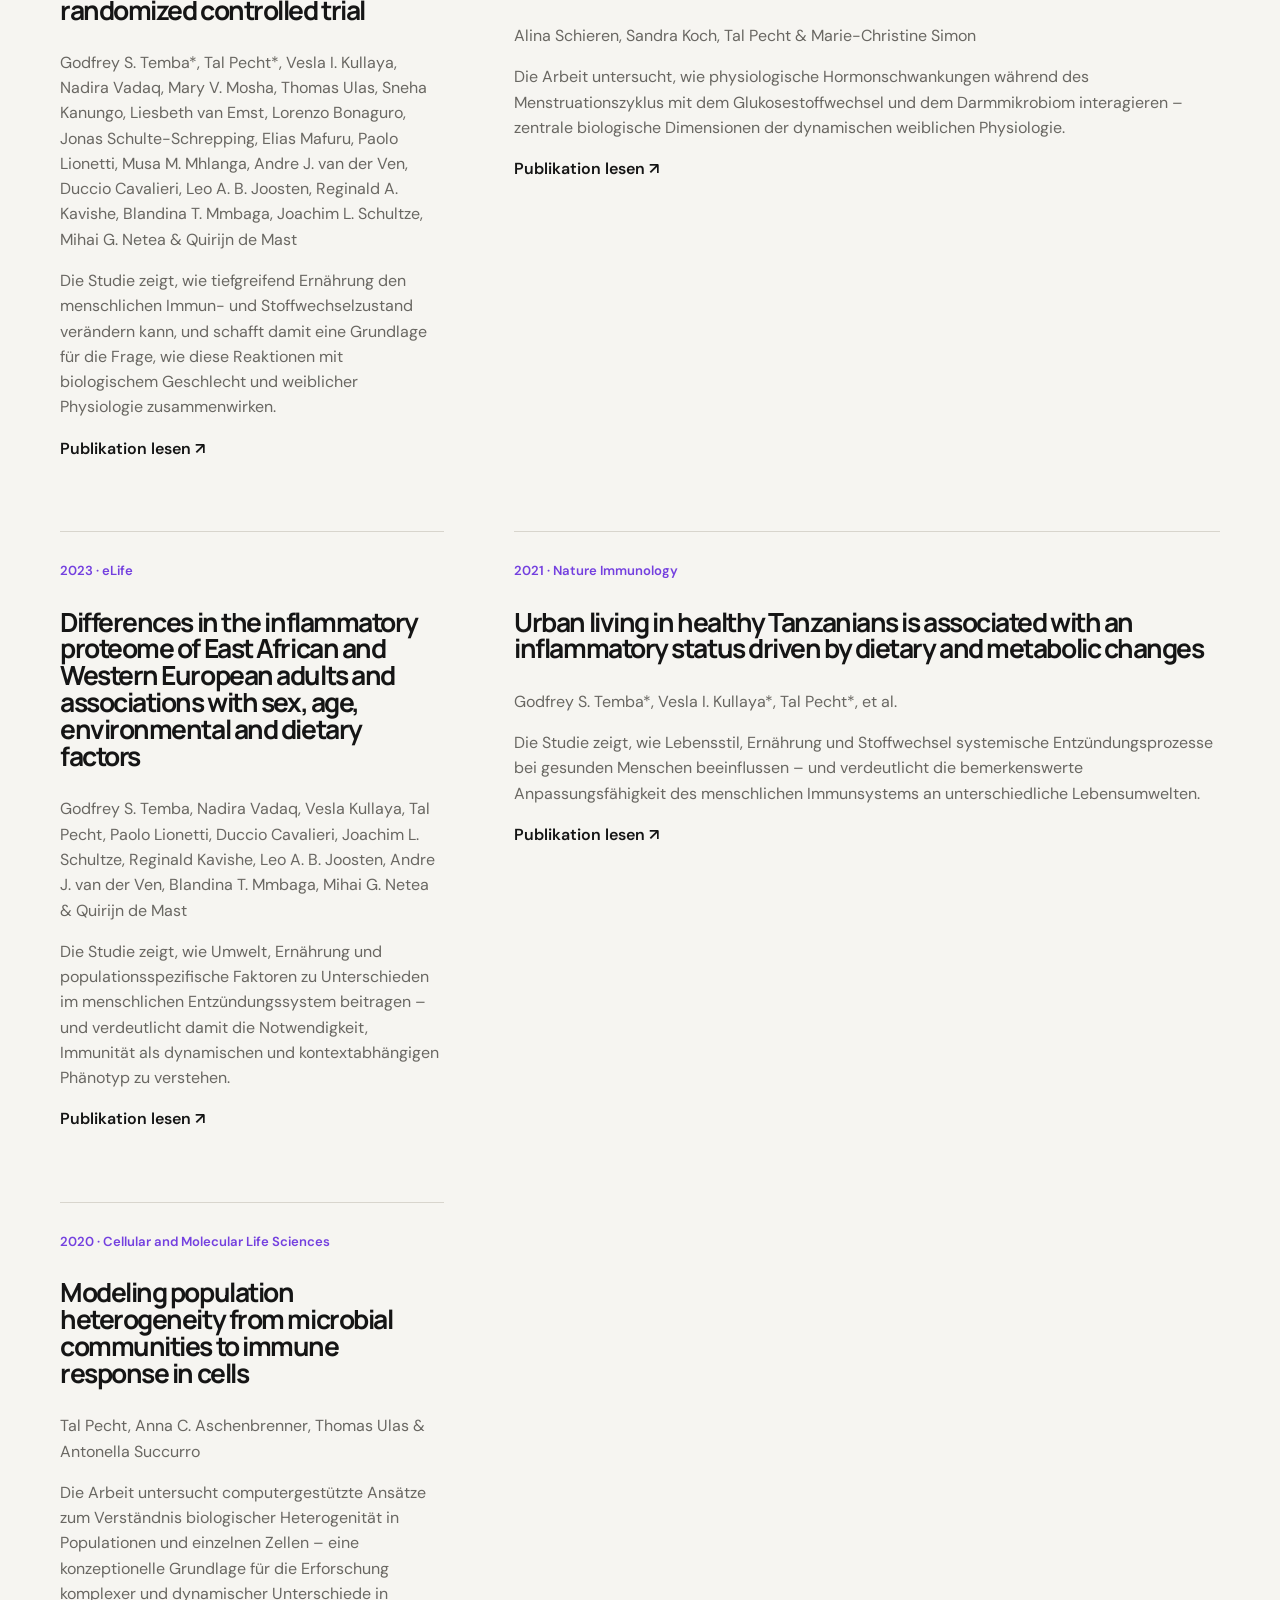
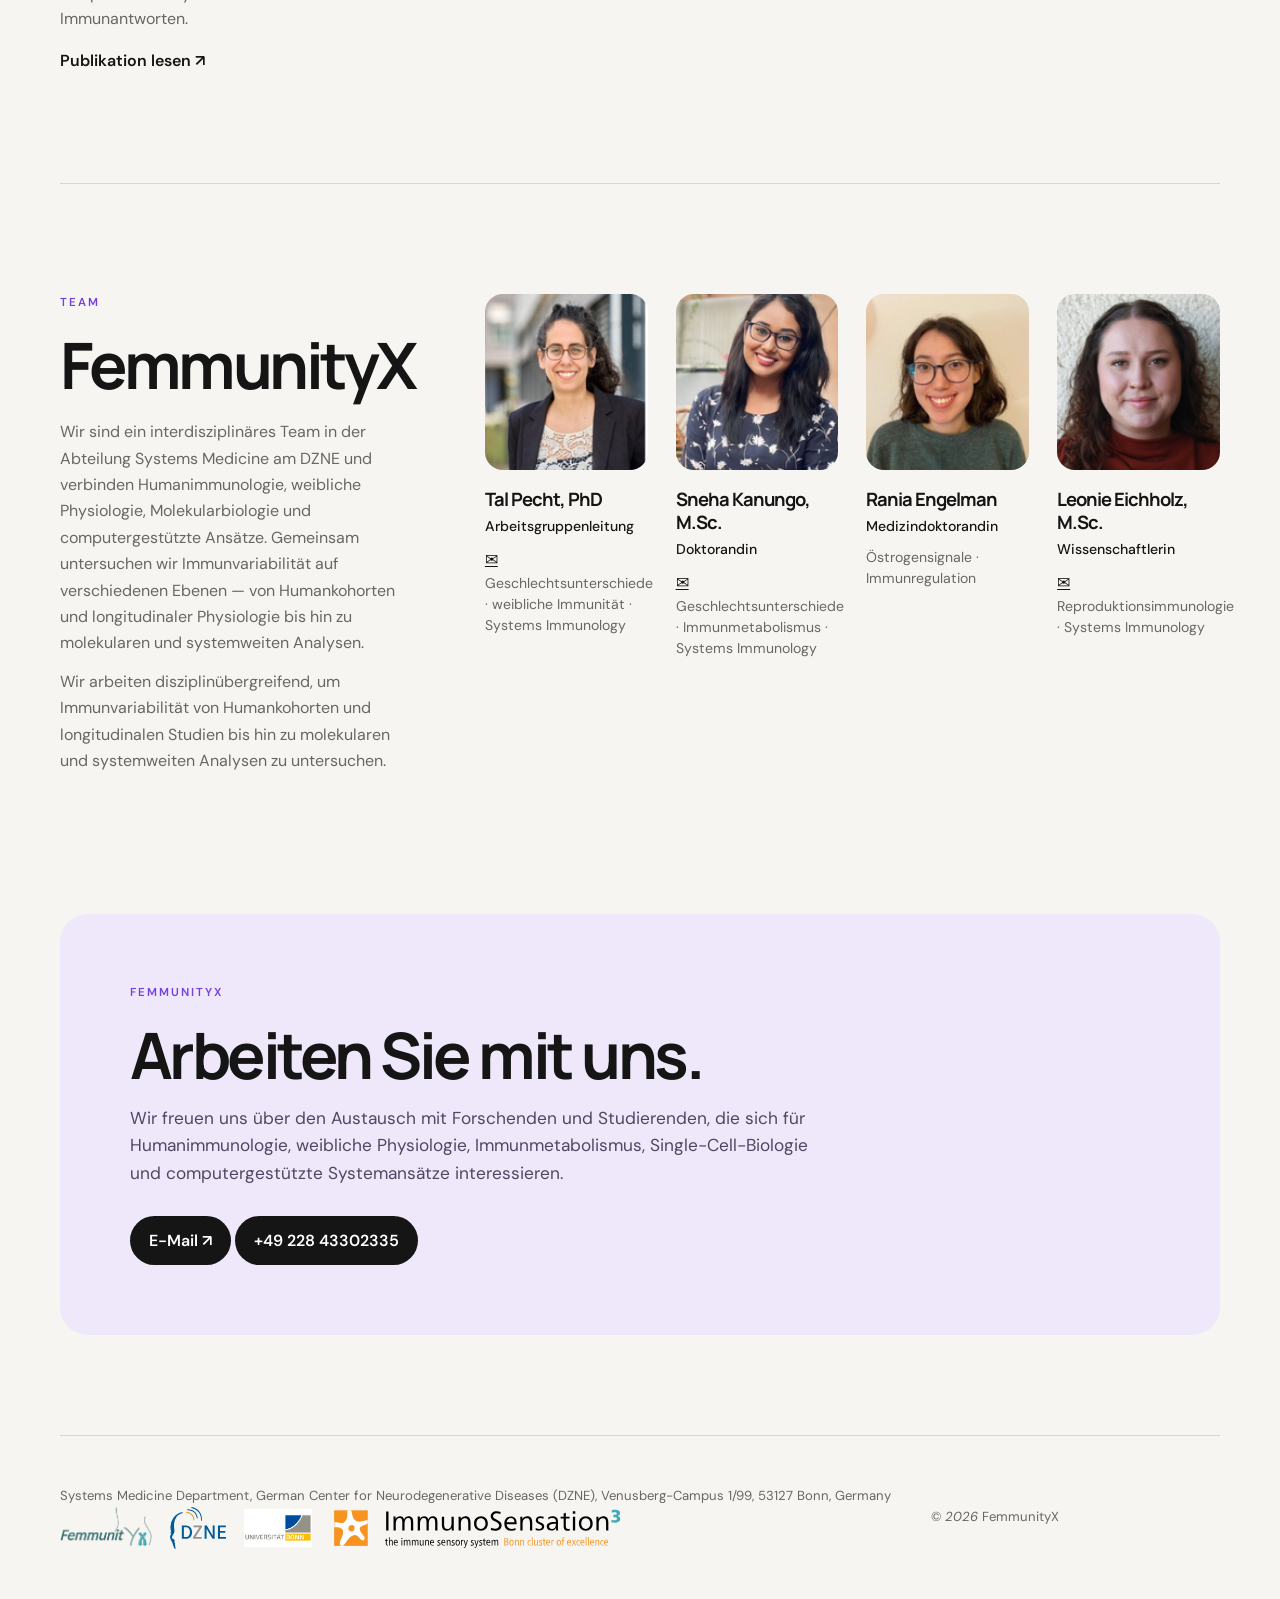
==== commit 41695bc5: "Update de.html" ====
--- a/de.html
+++ b/de.html
@@ -1195,19 +1195,45 @@
 
 <footer class="footer wrap">
 
-  <img
-    class="footer-logo-line"
-    src="assets/logoline.png"
-    alt="FemmunityX and partner institutions"
-  >
-
-  <span>
-    Abteilung für Systemmedizin,
-    Deutsches Zentrum für Neurodegenerative Erkrankungen (DZNE),
-    Venusberg-Campus 1/99, 53127 Bonn, Germany
-  </span>
-
-  <span>
+  <div class="footer-info">
+
+    <span>
+      Systems Medicine Department,
+      German Center for Neurodegenerative Diseases (DZNE),
+      Venusberg-Campus 1/99, 53127 Bonn, Germany
+    </span>
+
+    <div class="footer-logos">
+
+      <img
+        src="assets/Femmunity_logo_final.png"
+        alt="FemmunityX"
+        class="logo-femmunity"
+      >
+
+      <img
+        src="assets/DZNE_Logo_CMYK.svg"
+        alt="DZNE"
+        class="logo-dzne"
+      >
+
+      <img
+        src="assets/university-of-bonn-universitaet-bonn-vector-logo.png"
+        alt="University of Bonn"
+        class="logo-bonn"
+      >
+
+      <img
+        src="assets/Logo%20ImmunoSensation3_rgb.svg"
+        alt="ImmunoSensation"
+        class="logo-immuno"
+      >
+
+    </div>
+
+  </div>
+
+  <span class="footer-copyright">
     © <i id="year"></i> FemmunityX
   </span>
 
--- a/assets/styles.css
+++ b/assets/styles.css
@@ -1290,16 +1290,11 @@
 
 .footer {
     padding: 50px 0;
-
     border-top: 1px solid var(--line);
 
     display: grid;
-
-    /* Give the logo most of the available space */
-    grid-template-columns: minmax(0, 1fr) auto auto;
-
-    gap: 35px;
-
+    grid-template-columns: auto 1fr auto;
+    gap: 40px;
     align-items: center;
 
     color: var(--muted);
@@ -1307,18 +1302,38 @@
 }
 
 
-/* Large merged institutional logo line */
-
-.footer .footer-logo-line {
+/* Footer logos */
+
+.footer-logos {
+    display: flex;
+    align-items: center;
+    gap: 18px;
+    flex-shrink: 0;
+}
+
+.footer-logos img {
     display: block;
-
-    width: 700px;
-    max-width: 100%;
-
-    height: auto;
-
+    width: auto;
     object-fit: contain;
-    object-position: left center;
+}
+
+
+/* Individual logo sizes */
+
+.footer-logos .logo-femmunity {
+    height: 42px;
+}
+
+.footer-logos .logo-dzne {
+    height: 42px;
+}
+
+.footer-logos .logo-bonn {
+    height: 38px;
+}
+
+.footer-logos .logo-immuno {
+    height: 42px;
 }
 
 /* =========================================================
@@ -1454,12 +1469,30 @@
 .footer {
     grid-template-columns: 1fr;
     gap: 22px;
-}
-
-.footer .footer-logo-line {
-    width: 650px;
-    max-width: 100%;
-    height: auto;
+    align-items: start;
+}
+
+.footer-logos {
+    display: flex;
+    flex-wrap: wrap;
+    align-items: center;
+    gap: 16px;
+}
+
+.footer-logos .logo-femmunity {
+    height: 40px;
+}
+
+.footer-logos .logo-dzne {
+    height: 40px;
+}
+
+.footer-logos .logo-bonn {
+    height: 36px;
+}
+
+.footer-logos .logo-immuno {
+    height: 40px;
 }
 
 }
@@ -1597,13 +1630,30 @@
 
 .footer {
     grid-template-columns: 1fr;
-    gap: 18px;
-}
-
-.footer .footer-logo-line {
-    width: 100%;
-    max-width: 420px;
-    height: auto;
+    gap: 20px;
+}
+
+.footer-logos {
+    display: flex;
+    flex-wrap: wrap;
+    align-items: center;
+    gap: 14px;
+}
+
+.footer-logos .logo-femmunity {
+    height: 34px;
+}
+
+.footer-logos .logo-dzne {
+    height: 34px;
+}
+
+.footer-logos .logo-bonn {
+    height: 31px;
+}
+
+.footer-logos .logo-immuno {
+    height: 34px;
 }
 }
 
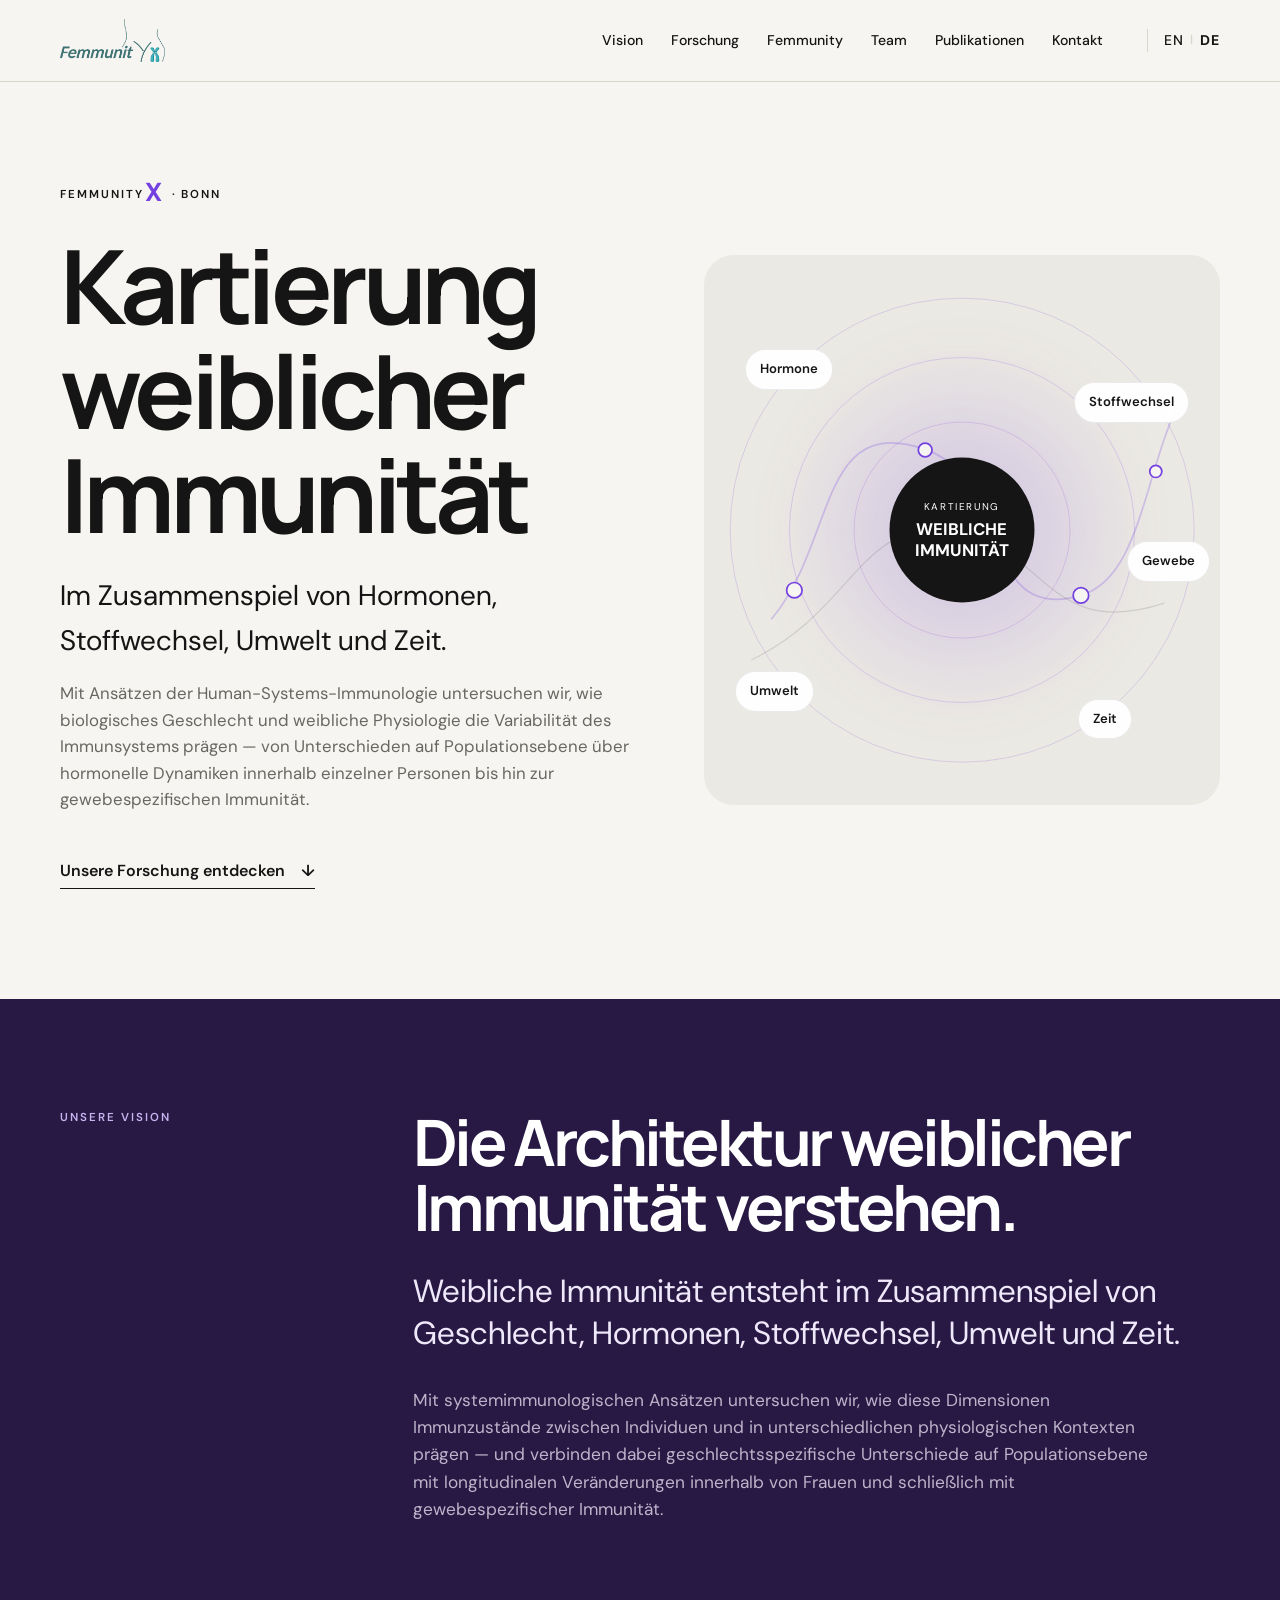
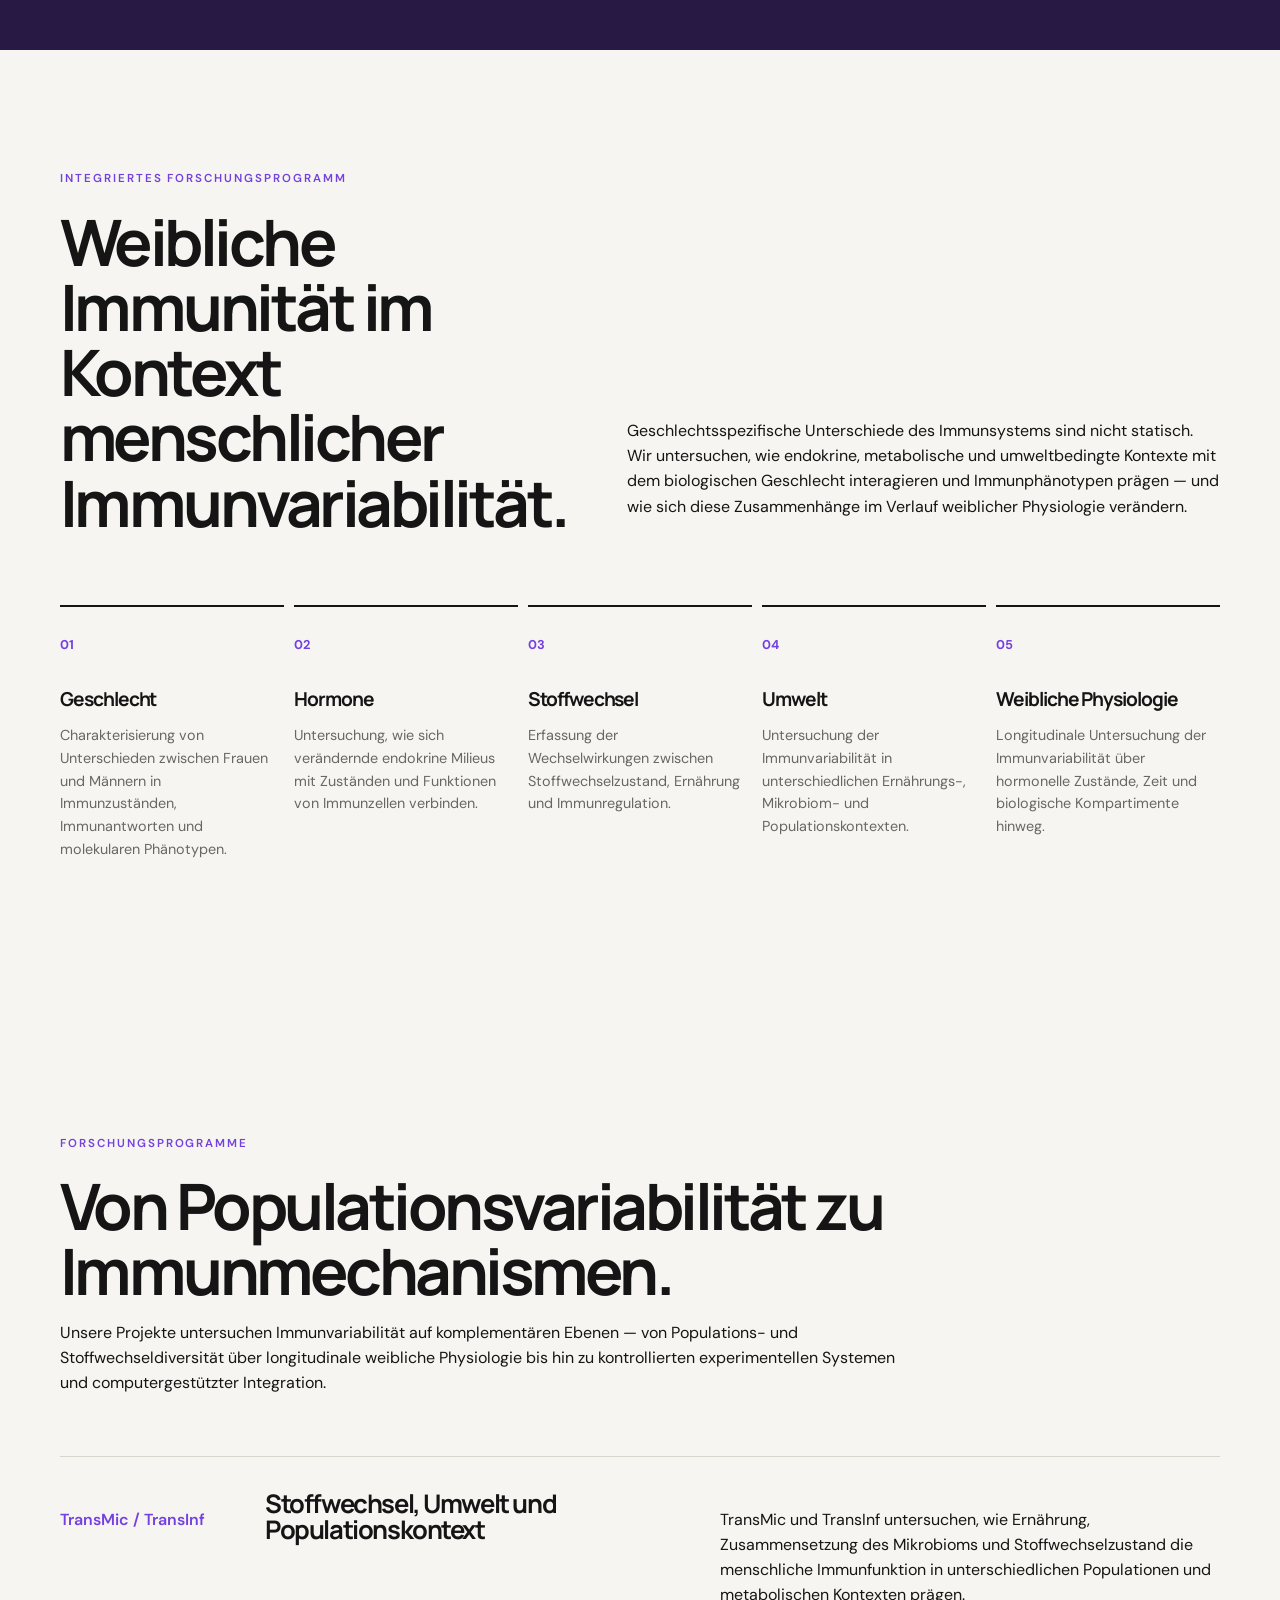
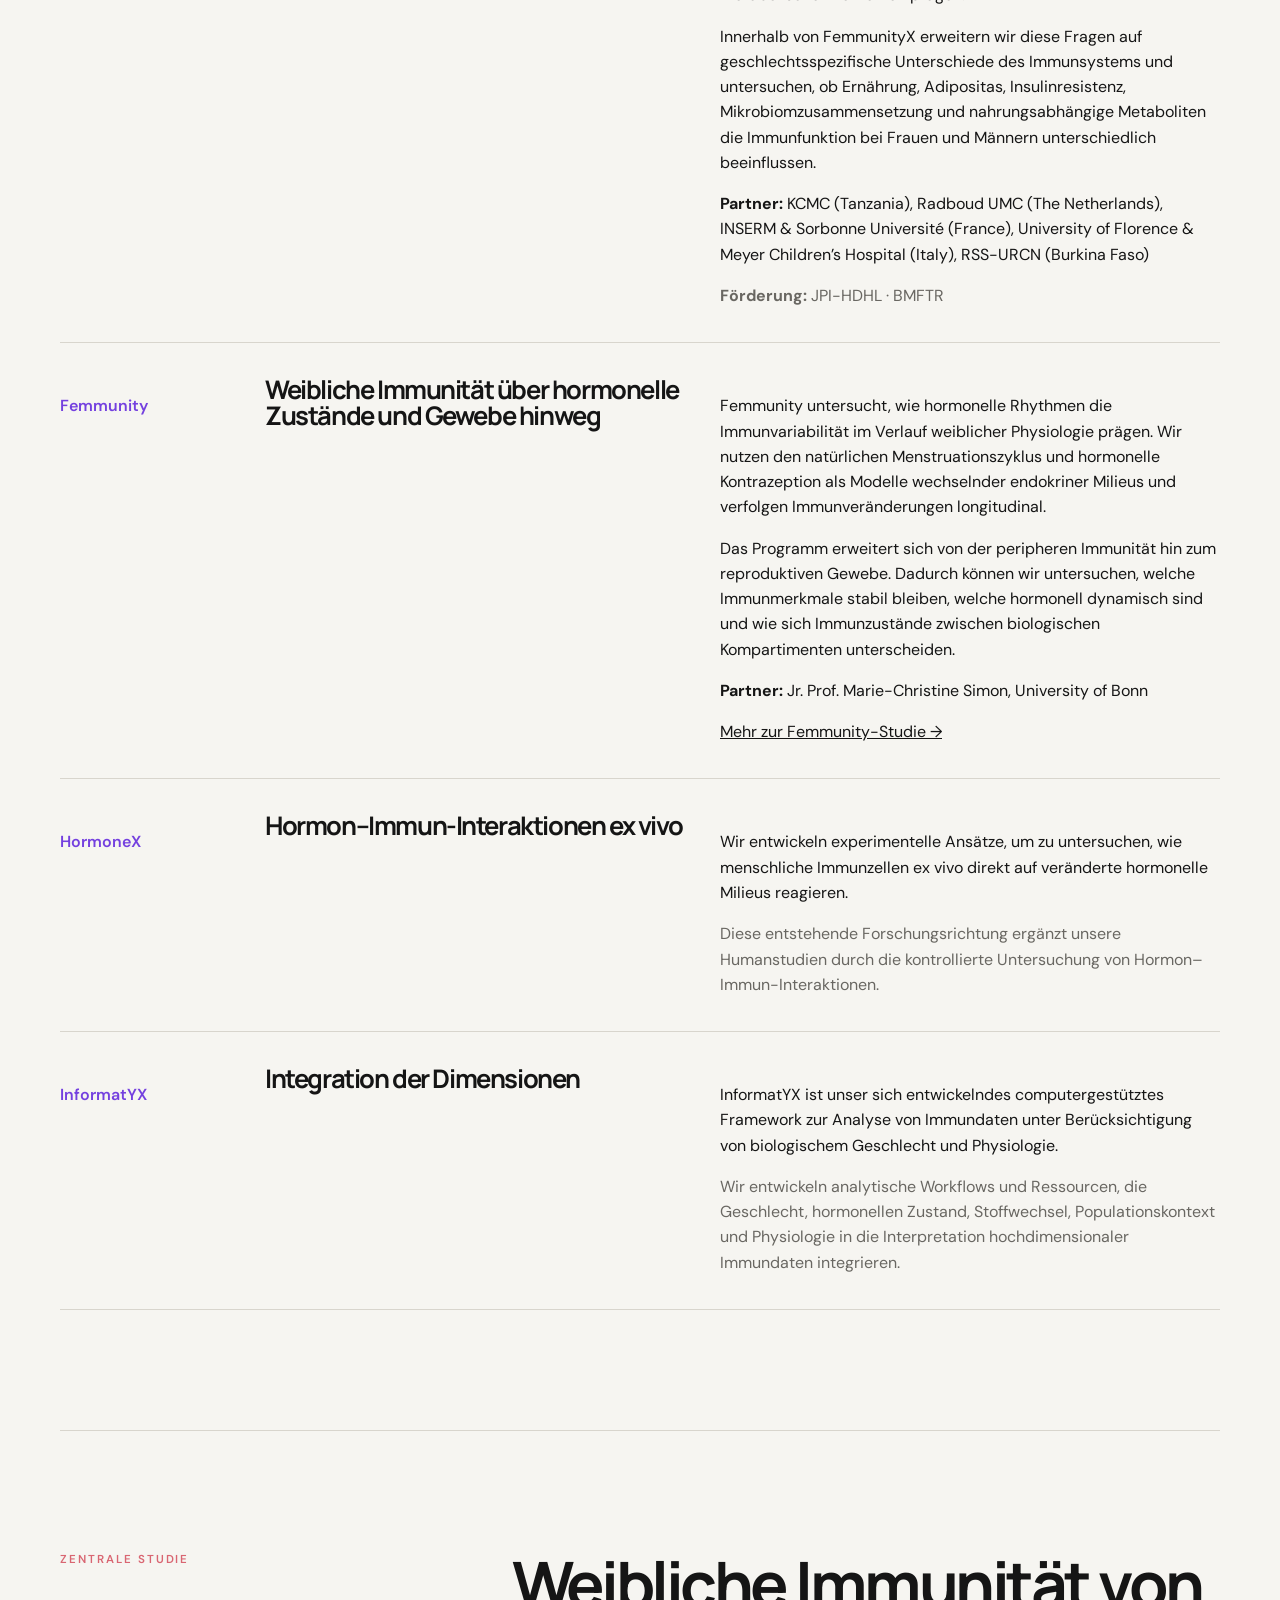
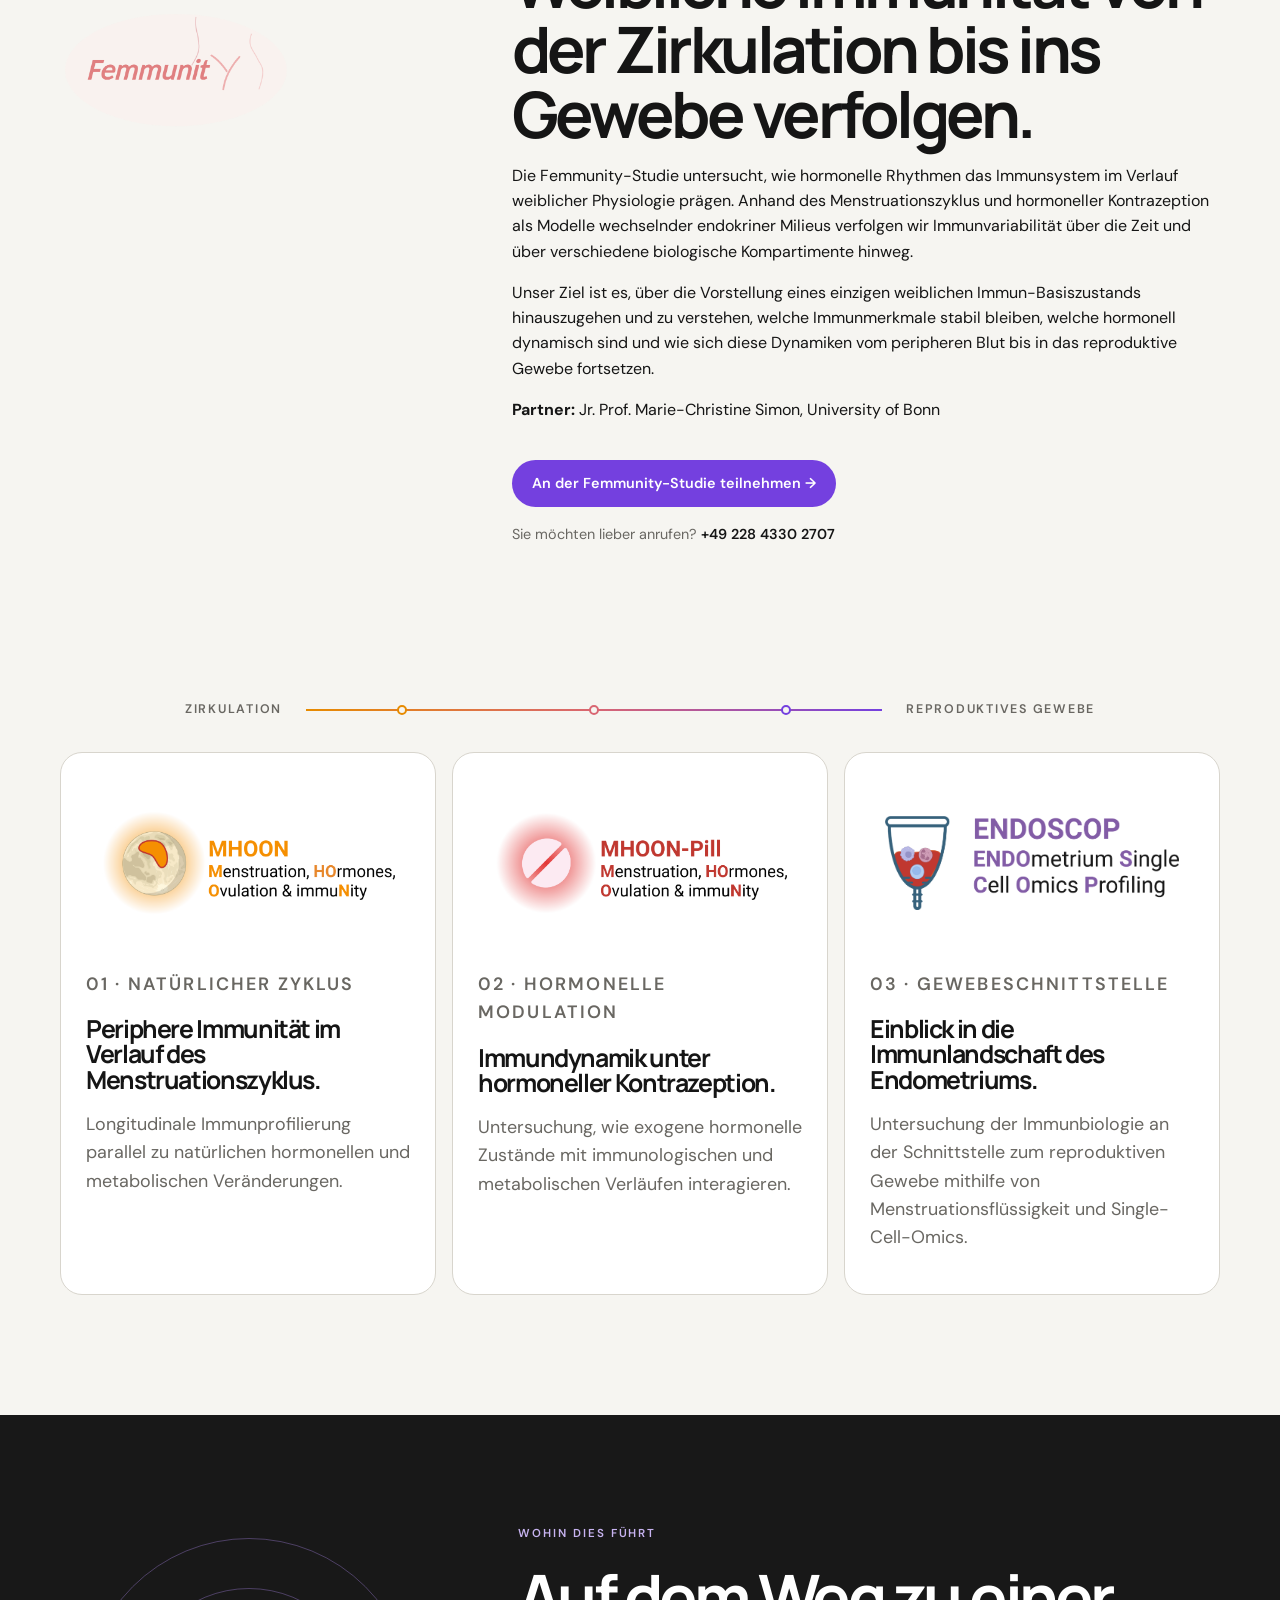
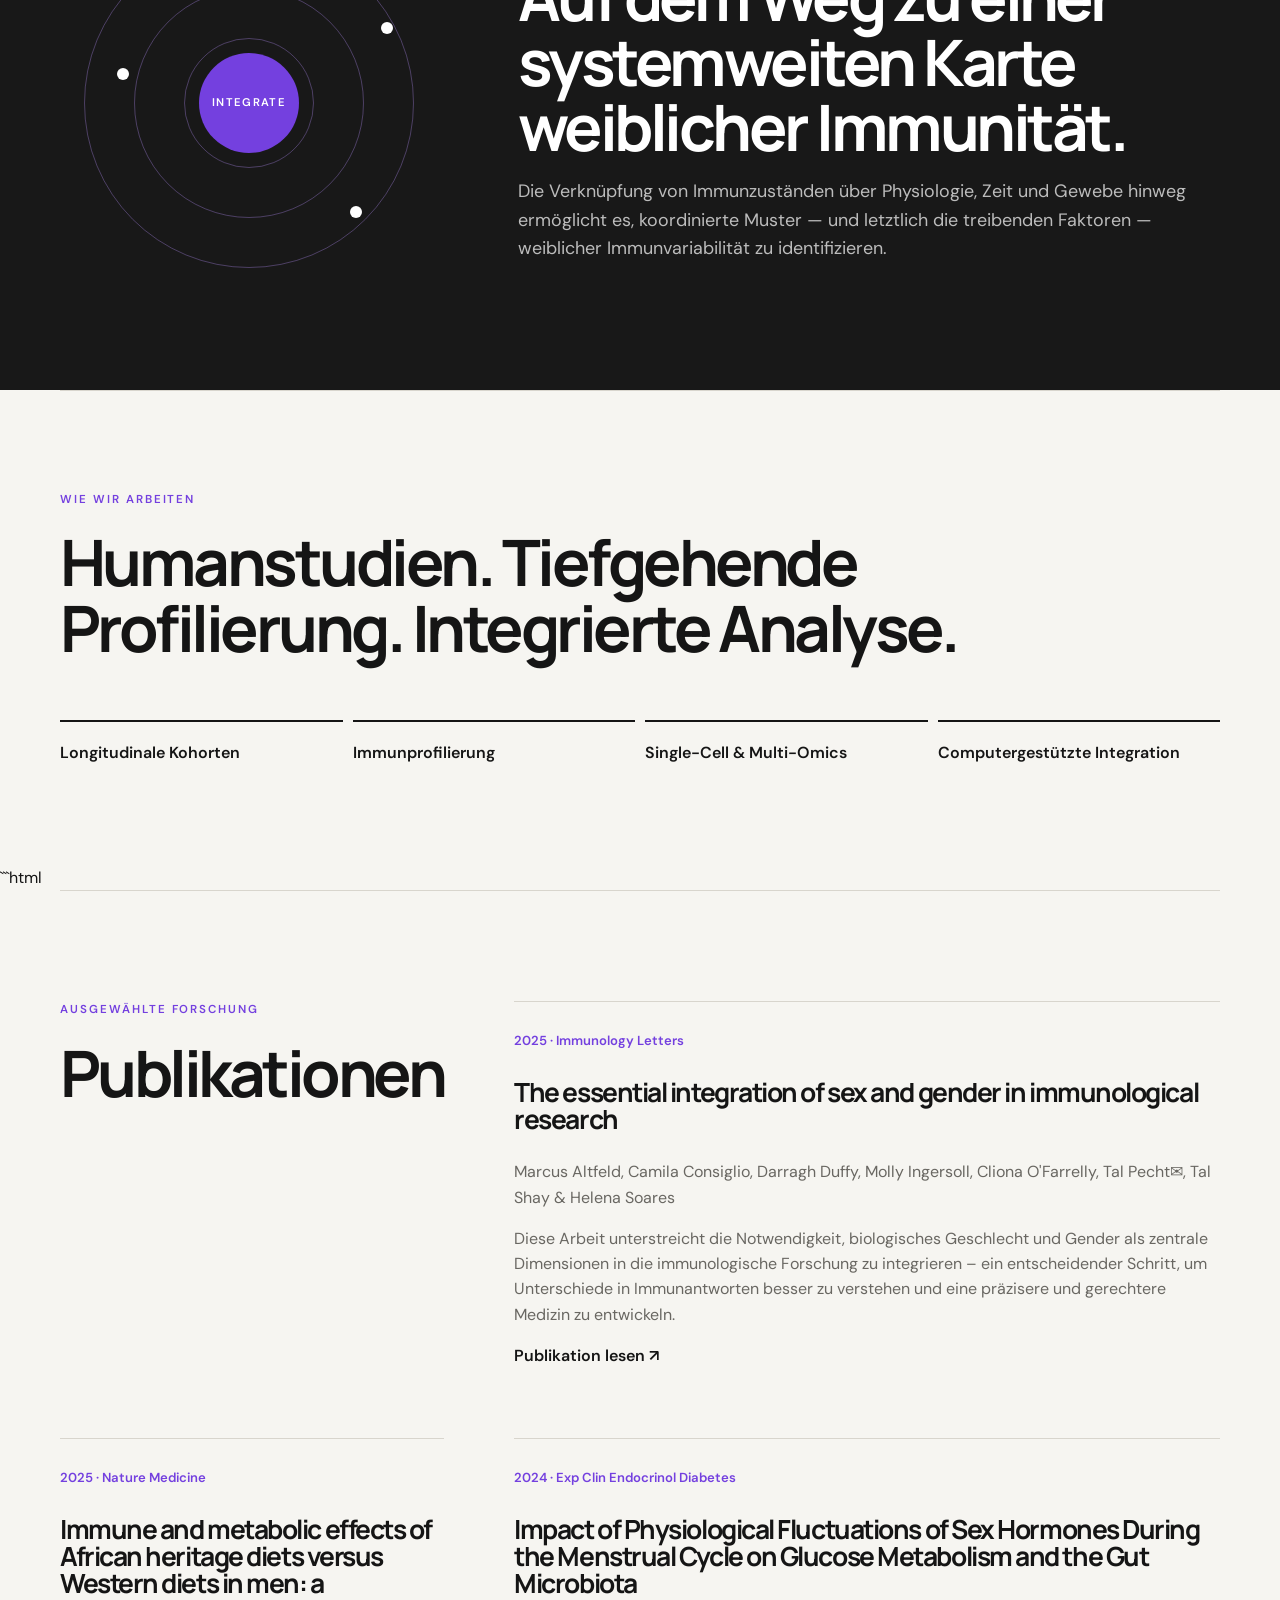
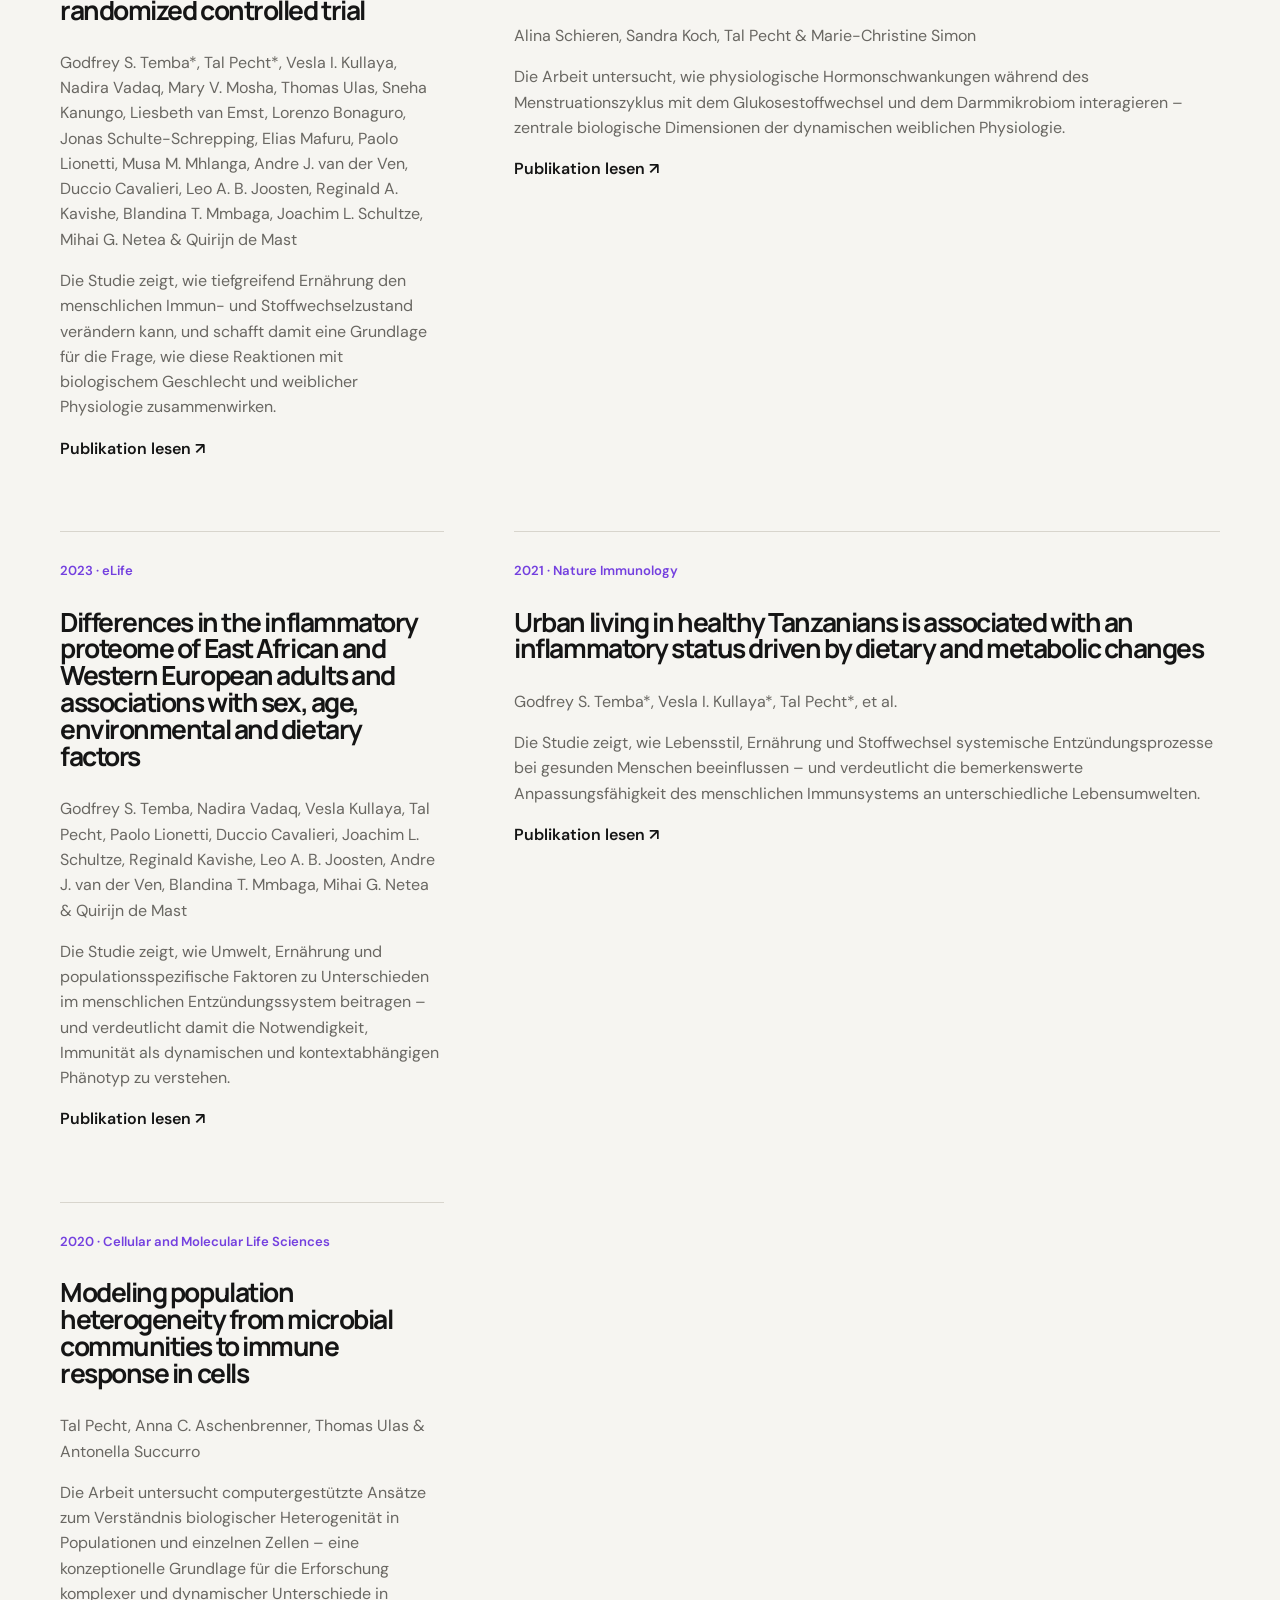
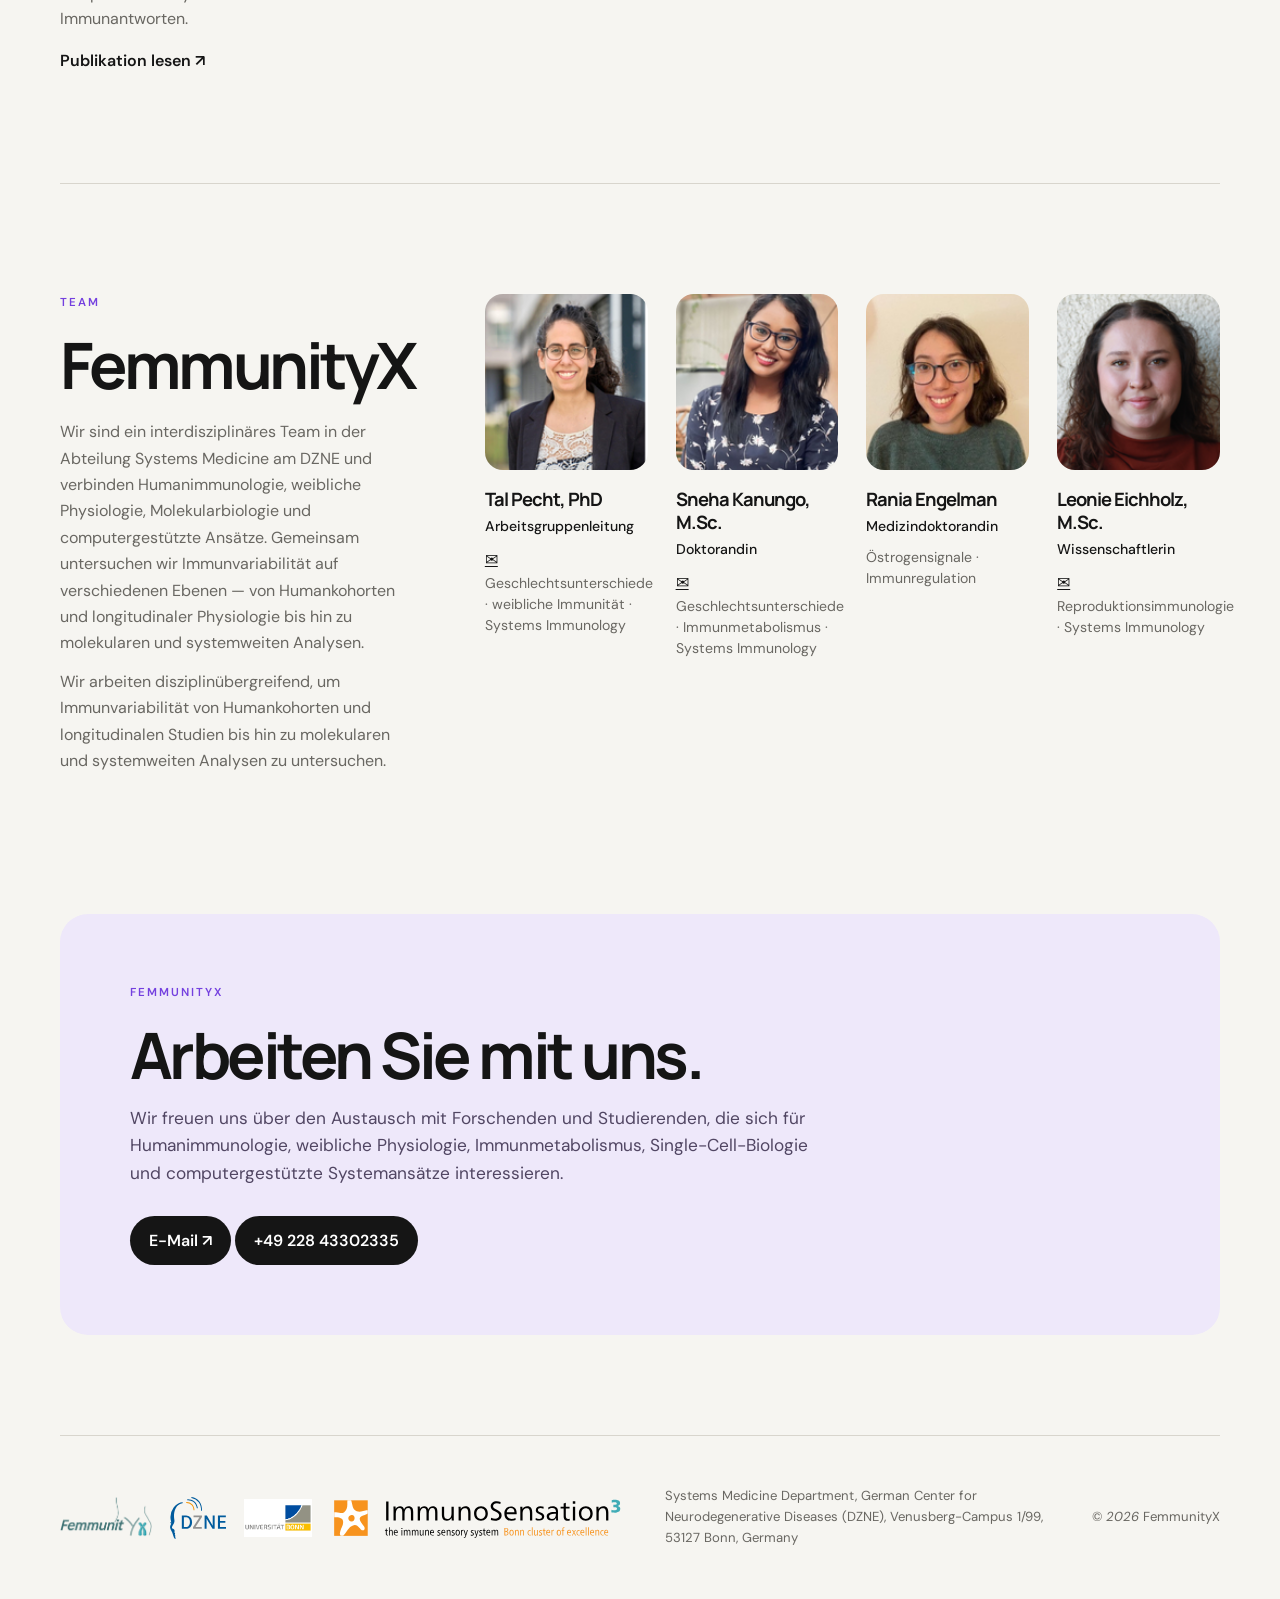
==== commit 29fc7545: "Update de.html" ====
--- a/de.html
+++ b/de.html
@@ -1195,45 +1195,41 @@
 
 <footer class="footer wrap">
 
-  <div class="footer-info">
-
-    <span>
-      Systems Medicine Department,
-      German Center for Neurodegenerative Diseases (DZNE),
-      Venusberg-Campus 1/99, 53127 Bonn, Germany
-    </span>
-
-    <div class="footer-logos">
-
-      <img
-        src="assets/Femmunity_logo_final.png"
-        alt="FemmunityX"
-        class="logo-femmunity"
-      >
-
-      <img
-        src="assets/DZNE_Logo_CMYK.svg"
-        alt="DZNE"
-        class="logo-dzne"
-      >
-
-      <img
-        src="assets/university-of-bonn-universitaet-bonn-vector-logo.png"
-        alt="University of Bonn"
-        class="logo-bonn"
-      >
-
-      <img
-        src="assets/Logo%20ImmunoSensation3_rgb.svg"
-        alt="ImmunoSensation"
-        class="logo-immuno"
-      >
-
-    </div>
-
-  </div>
-
-  <span class="footer-copyright">
+  <div class="footer-logos">
+
+    <img
+      src="assets/Femmunity_logo_final.png"
+      alt="FemmunityX"
+      class="logo-femmunity"
+    >
+
+    <img
+      src="assets/DZNE_Logo_CMYK.svg"
+      alt="DZNE"
+      class="logo-dzne"
+    >
+
+    <img
+      src="assets/university-of-bonn-universitaet-bonn-vector-logo.png"
+      alt="University of Bonn"
+      class="logo-bonn"
+    >
+
+    <img
+      src="assets/Logo%20ImmunoSensation3_rgb.svg"
+      alt="ImmunoSensation"
+      class="logo-immuno"
+    >
+
+  </div>
+
+  <span>
+    Systems Medicine Department,
+    German Center for Neurodegenerative Diseases (DZNE),
+    Venusberg-Campus 1/99, 53127 Bonn, Germany
+  </span>
+
+  <span>
     © <i id="year"></i> FemmunityX
   </span>
 
